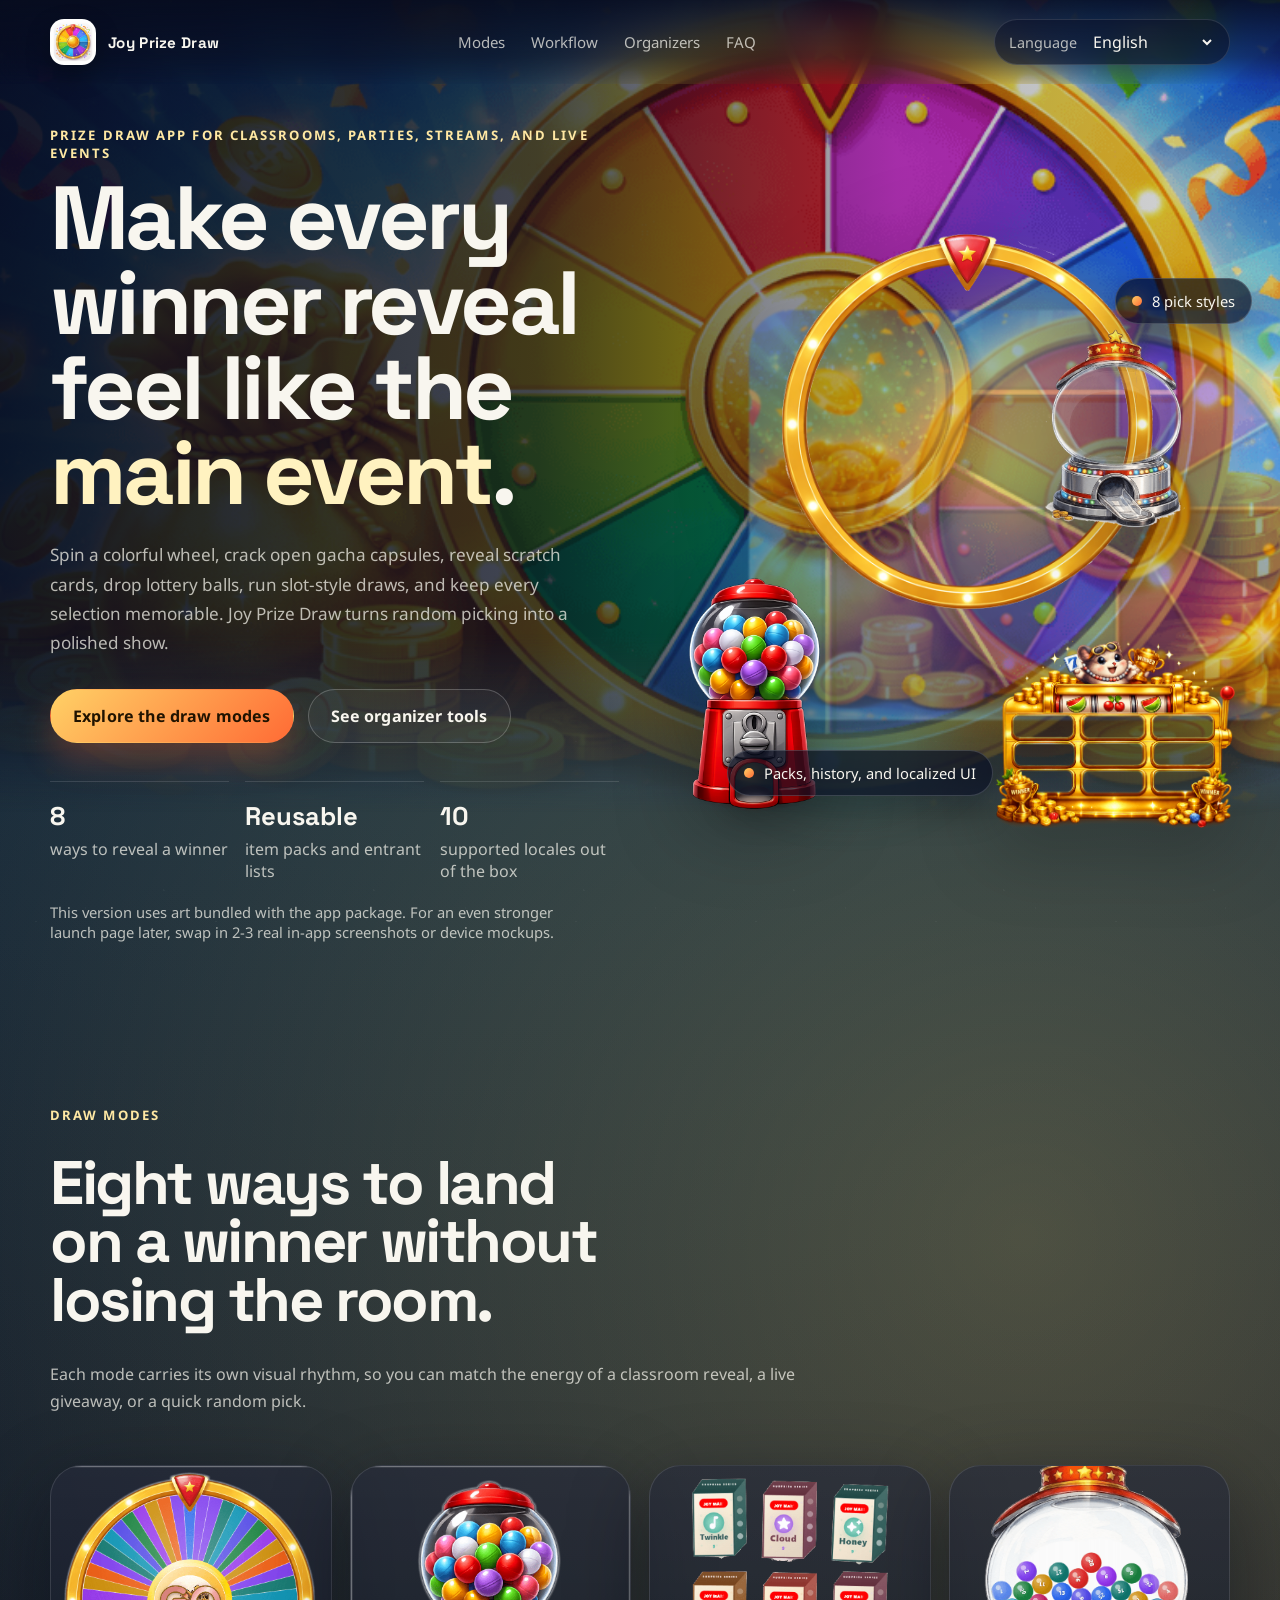
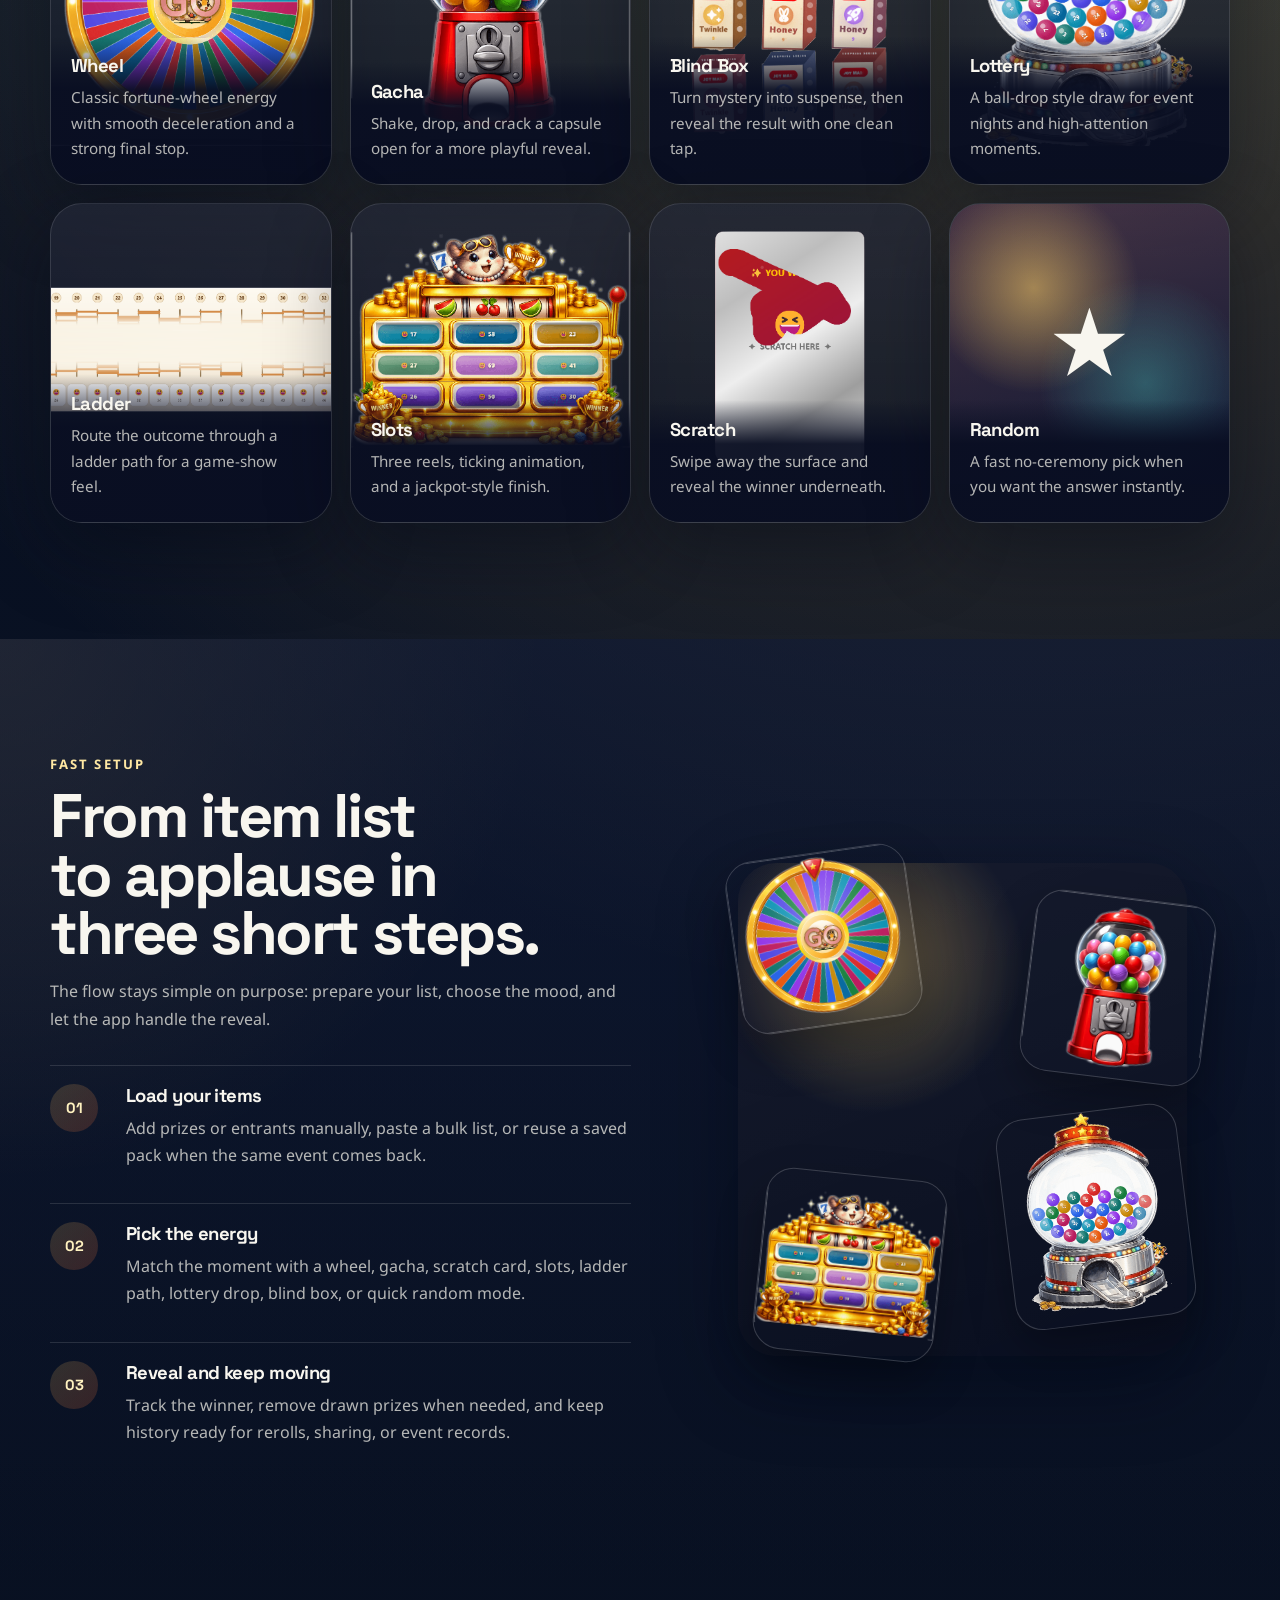
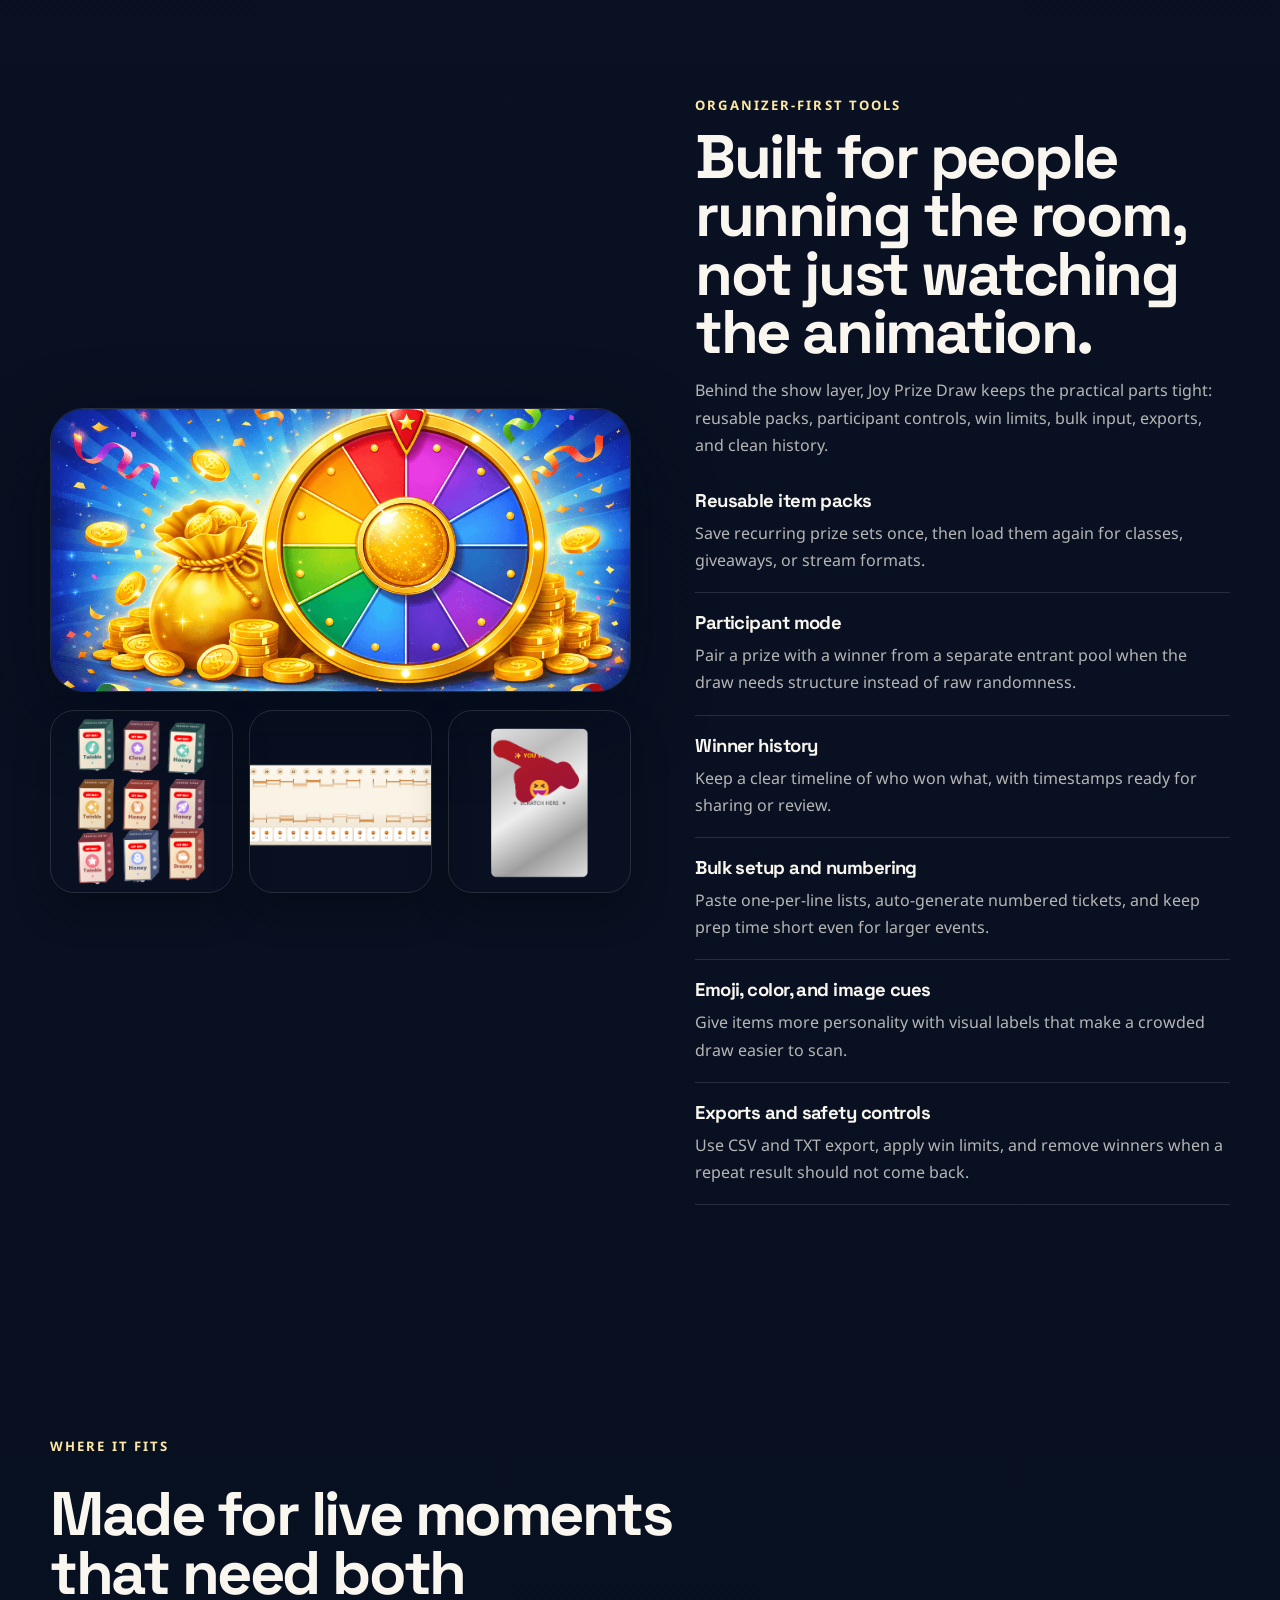
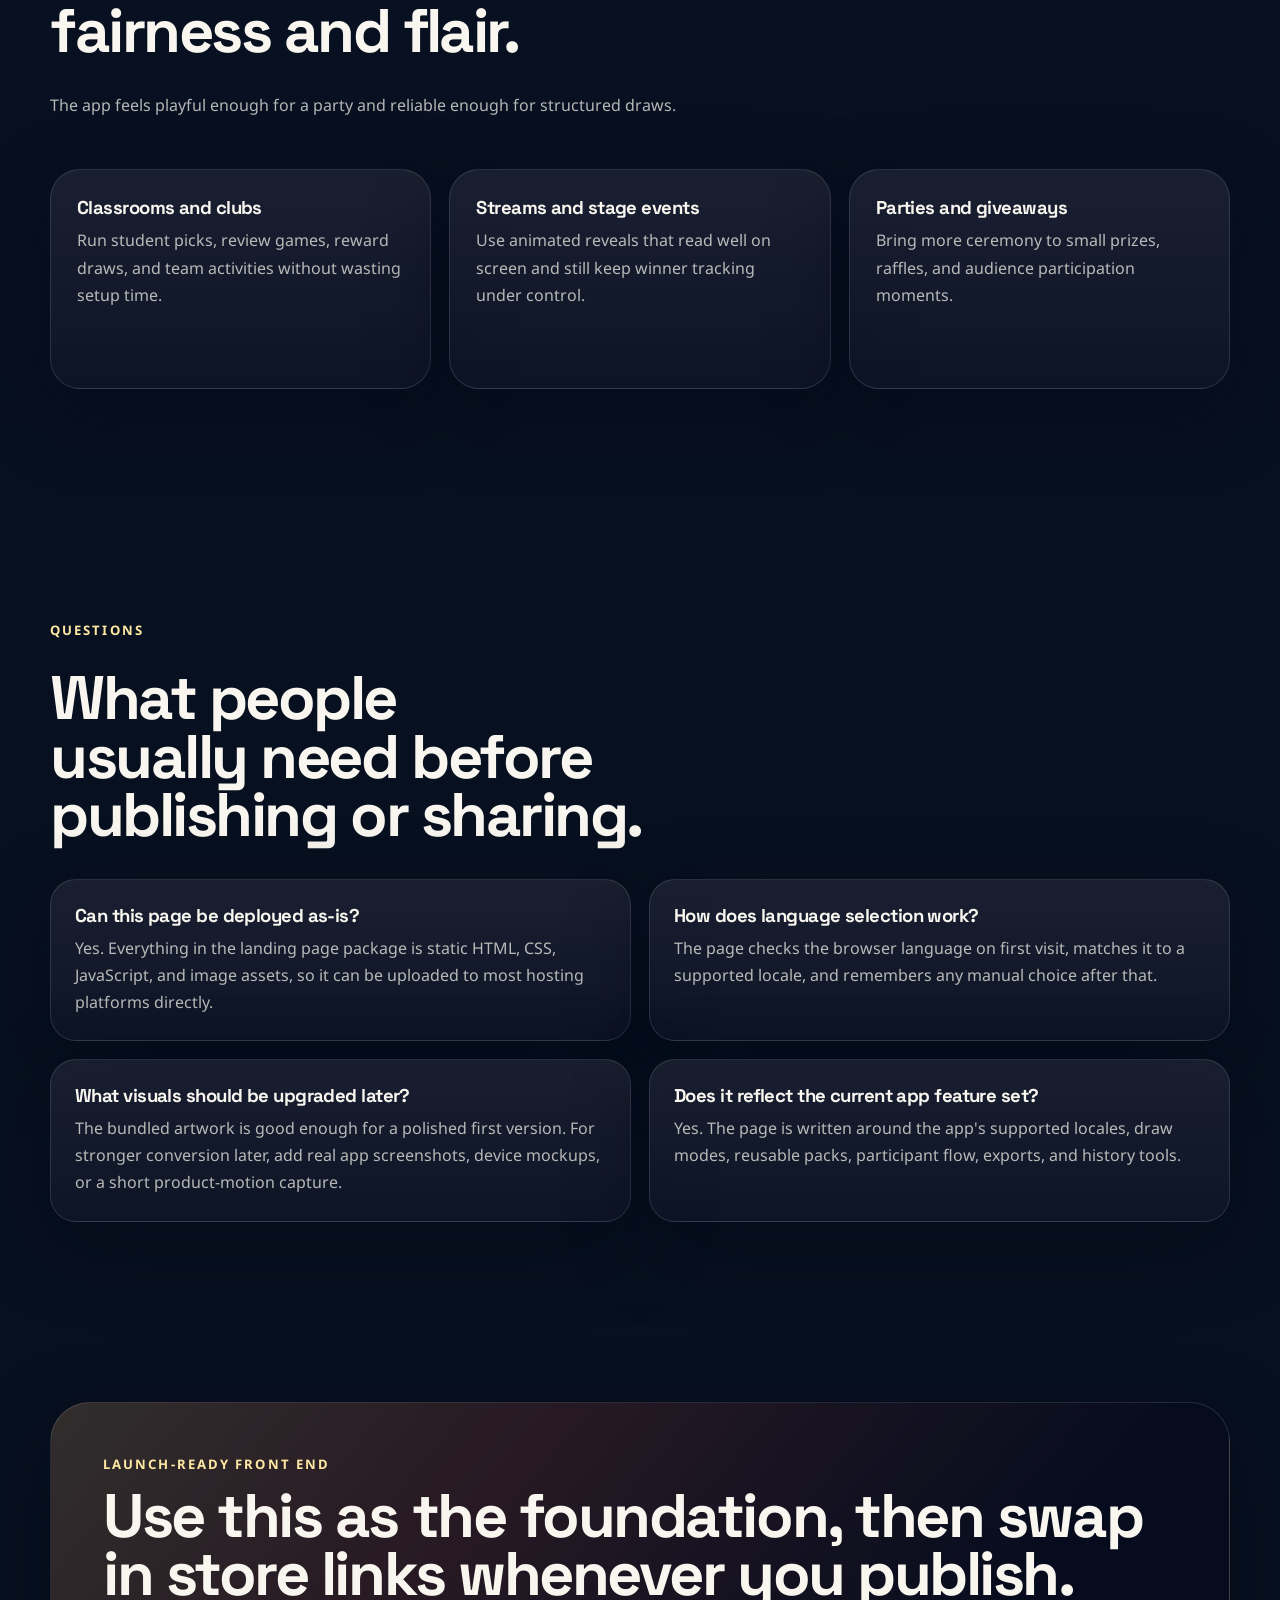
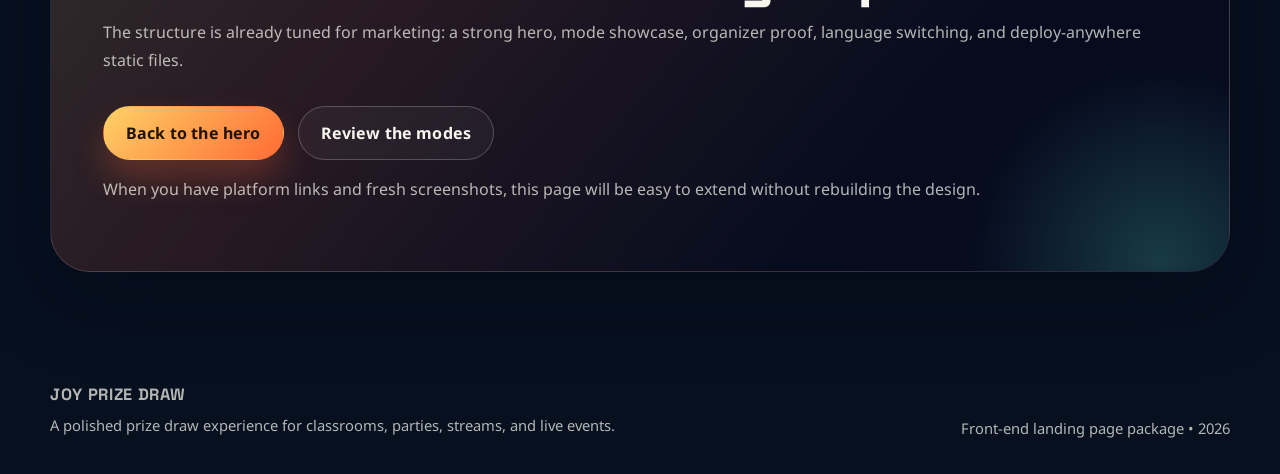
==== index.html @ 824f0b9a "Deploy landing page from f09eed9" ====
<!DOCTYPE html>
<html lang="en">
  <head>
    <meta charset="UTF-8" />
    <meta
      name="viewport"
      content="width=device-width, initial-scale=1, viewport-fit=cover"
    />
    <title>Joy Prize Draw</title>
    <meta
      name="description"
      content="Spin the wheel, reveal winners, and run unforgettable prize draws with Joy Prize Draw."
    />
    <meta
      property="og:title"
      content="Joy Prize Draw | Prize reveals with real stage presence"
    />
    <meta
      property="og:description"
      content="A polished prize draw app for classrooms, parties, streams, and live events."
    />
    <meta property="og:type" content="website" />
    <meta property="og:image" content="assets/img/store_banner.png" />
    <meta name="theme-color" content="#0d1230" />
    <link rel="icon" type="image/png" href="assets/img/app_icon.png" />
    <link rel="preconnect" href="https://fonts.googleapis.com" />
    <link rel="preconnect" href="https://fonts.gstatic.com" crossorigin />
    <link
      href="https://fonts.googleapis.com/css2?family=Noto+Sans:wght@400;500;700;800&family=Noto+Sans+JP:wght@400;500;700;800&family=Noto+Sans+KR:wght@400;500;700;800&family=Noto+Sans+SC:wght@400;500;700;800&family=Noto+Sans+TC:wght@400;500;700;800&family=Space+Grotesk:wght@500;700&display=swap"
      rel="stylesheet"
    />
    <link rel="stylesheet" href="styles.css" />
  </head>
  <body>
    <div class="page-shell">
      <header class="site-header">
        <a class="brand" href="#top" aria-label="Joy Prize Draw home">
          <img src="assets/img/logo.png" alt="" />
          <span>Joy Prize Draw</span>
        </a>
        <nav class="site-nav" aria-label="Primary">
          <a id="nav-modes" href="#modes">Modes</a>
          <a id="nav-flow" href="#workflow">Workflow</a>
          <a id="nav-organizers" href="#organizers">Organizers</a>
          <a id="nav-faq" href="#faq">FAQ</a>
        </nav>
        <div class="language-control">
          <label id="language-label" for="locale-select">Language</label>
          <select id="locale-select" aria-labelledby="language-label"></select>
        </div>
      </header>

      <main>
        <section class="hero" id="top">
          <div class="hero-noise"></div>
          <div class="hero-backdrop"></div>
          <div class="hero-grid container">
            <div class="hero-copy reveal reveal-visible">
              <p class="eyebrow" id="hero-eyebrow"></p>
              <h1 id="hero-title"></h1>
              <p class="hero-lead" id="hero-lead"></p>
              <div class="hero-actions">
                <a class="button button-primary" id="hero-primary-cta" href="#modes"></a>
                <a class="button button-secondary" id="hero-secondary-cta" href="#organizers"></a>
              </div>
              <ul class="hero-stats" id="hero-stats"></ul>
              <p class="hero-note" id="hero-note"></p>
            </div>

            <div class="hero-visual reveal reveal-visible" aria-hidden="true">
              <div class="visual-halo halo-one"></div>
              <div class="visual-halo halo-two"></div>
              <img class="visual-banner" src="assets/img/store_banner.png" alt="" />
              <img class="visual-wheel" src="assets/img/prize_wheel.png" alt="" />
              <img
                class="visual-machine visual-gacha"
                src="assets/img/gacha_machine.png"
                alt=""
              />
              <img
                class="visual-machine visual-slot"
                src="assets/img/slot_machine.png"
                alt=""
              />
              <img
                class="visual-machine visual-lottery"
                src="assets/img/lottery_machine.png"
                alt=""
              />
              <div class="visual-chip chip-top" id="visual-chip-top"></div>
              <div class="visual-chip chip-bottom" id="visual-chip-bottom"></div>
            </div>
          </div>
        </section>

        <section class="section section-modes container reveal" id="modes">
          <div class="section-head">
            <p class="eyebrow" id="modes-eyebrow"></p>
            <h2 id="modes-title"></h2>
            <p id="modes-intro"></p>
          </div>
          <div class="mode-grid" id="mode-grid"></div>
        </section>

        <section class="section section-workflow reveal" id="workflow">
          <div class="container workflow-grid">
            <div class="workflow-copy">
              <p class="eyebrow" id="workflow-eyebrow"></p>
              <h2 id="workflow-title"></h2>
              <p class="section-lead" id="workflow-intro"></p>
              <ol class="story-steps" id="workflow-steps"></ol>
            </div>
            <div class="workflow-media" aria-hidden="true">
              <img class="workflow-thumbnail thumb-wheel" src="assets/img/prizewheel_thumbnail.png" alt="" />
              <img class="workflow-thumbnail thumb-gacha" src="assets/img/gacha_thumbnail.png" alt="" />
              <img class="workflow-thumbnail thumb-slot" src="assets/img/slots_thumbnail.png" alt="" />
              <img class="workflow-thumbnail thumb-lottery" src="assets/img/lottery_thumbnail.png" alt="" />
            </div>
          </div>
        </section>

        <section class="section section-organizers container reveal" id="organizers">
          <div class="organizer-media" aria-hidden="true">
            <img class="organizer-main" src="assets/img/store_banner.png" alt="" />
            <div class="organizer-strip">
              <img src="assets/img/blindbox_thumbnail.png" alt="" />
              <img src="assets/img/ladder_thumbnail.png" alt="" />
              <img src="assets/img/scratch_thumbnail.png" alt="" />
            </div>
          </div>
          <div class="organizer-copy">
            <p class="eyebrow" id="organizers-eyebrow"></p>
            <h2 id="organizers-title"></h2>
            <p class="section-lead" id="organizers-intro"></p>
            <div class="feature-list" id="feature-list"></div>
          </div>
        </section>

        <section class="section section-audiences container reveal" id="audiences">
          <div class="section-head compact">
            <p class="eyebrow" id="audiences-eyebrow"></p>
            <h2 id="audiences-title"></h2>
            <p id="audiences-intro"></p>
          </div>
          <div class="audience-grid" id="audience-grid"></div>
        </section>

        <section class="section section-faq container reveal" id="faq">
          <div class="section-head compact">
            <p class="eyebrow" id="faq-eyebrow"></p>
            <h2 id="faq-title"></h2>
          </div>
          <div class="faq-list" id="faq-list"></div>
        </section>

        <section class="section section-cta reveal" id="publish">
          <div class="container cta-panel">
            <p class="eyebrow" id="cta-eyebrow"></p>
            <h2 id="cta-title"></h2>
            <p class="section-lead" id="cta-body"></p>
            <div class="hero-actions">
              <a class="button button-primary" id="cta-primary" href="#top"></a>
              <a class="button button-secondary" id="cta-secondary" href="#modes"></a>
            </div>
            <p class="cta-note" id="cta-note"></p>
          </div>
        </section>
      </main>

      <footer class="site-footer container">
        <div>
          <p class="footer-brand">Joy Prize Draw</p>
          <p id="footer-tagline"></p>
        </div>
        <p id="footer-meta"></p>
      </footer>
    </div>

    <script src="locales/en.js"></script>
    <script src="locales/ja.js"></script>
    <script src="locales/zh.js"></script>
    <script src="locales/zh-cn.js"></script>
    <script src="locales/zh-tw.js"></script>
    <script src="locales/ko.js"></script>
    <script src="locales/fr.js"></script>
    <script src="locales/de.js"></script>
    <script src="locales/es.js"></script>
    <script src="locales/it.js"></script>
    <script src="script.js"></script>
  </body>
</html>
---- styles.css ----
:root {
  color-scheme: dark;
  --bg: #091123;
  --bg-soft: #111b37;
  --surface: rgba(13, 20, 44, 0.66);
  --surface-strong: rgba(18, 27, 56, 0.88);
  --line: rgba(255, 255, 255, 0.12);
  --line-strong: rgba(255, 255, 255, 0.22);
  --text: #f8f6ef;
  --muted: rgba(248, 246, 239, 0.72);
  --gold: #ffd166;
  --orange: #ff6b35;
  --teal: #4ecdc4;
  --shadow: 0 24px 80px rgba(1, 6, 20, 0.45);
  --container: min(1180px, calc(100vw - 40px));
  --header-height: 84px;
  --heading-font: "Space Grotesk", "Noto Sans", "Noto Sans SC", "Noto Sans TC",
    "Noto Sans JP", "Noto Sans KR", sans-serif;
  --body-font: "Noto Sans", "Noto Sans SC", "Noto Sans TC", "Noto Sans JP",
    "Noto Sans KR", sans-serif;
}

*,
*::before,
*::after {
  box-sizing: border-box;
}

html {
  scroll-behavior: smooth;
}

body {
  margin: 0;
  min-width: 320px;
  background:
    radial-gradient(circle at top, rgba(78, 205, 196, 0.22), transparent 28%),
    radial-gradient(circle at 80% 18%, rgba(255, 209, 102, 0.28), transparent 24%),
    linear-gradient(180deg, #0b1330 0%, #091123 24%, #07101f 100%);
  color: var(--text);
  font-family: var(--body-font);
}

img {
  display: block;
  max-width: 100%;
}

a {
  color: inherit;
  text-decoration: none;
}

button,
select {
  font: inherit;
}

.page-shell {
  overflow-x: clip;
}

.container {
  width: var(--container);
  margin: 0 auto;
}

.site-header {
  position: fixed;
  inset: 0 0 auto;
  z-index: 30;
  height: var(--header-height);
  display: flex;
  align-items: center;
  justify-content: space-between;
  gap: 24px;
  padding: 18px max(20px, calc((100vw - var(--container)) / 2));
  background: linear-gradient(
    180deg,
    rgba(7, 12, 30, 0.88),
    rgba(7, 12, 30, 0.45) 68%,
    rgba(7, 12, 30, 0)
  );
  backdrop-filter: blur(18px);
}

.brand {
  display: inline-flex;
  align-items: center;
  gap: 12px;
  min-width: 0;
  font-family: var(--heading-font);
  font-size: 0.95rem;
  font-weight: 700;
  letter-spacing: 0.02em;
}

.brand img {
  width: 46px;
  height: 46px;
  border-radius: 14px;
  box-shadow: 0 10px 24px rgba(0, 0, 0, 0.32);
}

.site-nav {
  display: inline-flex;
  align-items: center;
  gap: 26px;
  color: var(--muted);
  font-size: 0.94rem;
}

.site-nav a {
  position: relative;
  transition: color 180ms ease;
}

.site-nav a::after {
  content: "";
  position: absolute;
  left: 0;
  bottom: -8px;
  width: 100%;
  height: 2px;
  transform: scaleX(0);
  transform-origin: left center;
  border-radius: 999px;
  background: linear-gradient(90deg, var(--gold), var(--orange));
  transition: transform 180ms ease;
}

.site-nav a:hover,
.site-nav a:focus-visible {
  color: var(--text);
}

.site-nav a:hover::after,
.site-nav a:focus-visible::after {
  transform: scaleX(1);
}

.language-control {
  display: inline-flex;
  align-items: center;
  gap: 12px;
  padding: 10px 14px;
  border: 1px solid var(--line);
  border-radius: 999px;
  background: rgba(11, 18, 42, 0.58);
}

.language-control label {
  color: var(--muted);
  font-size: 0.9rem;
}

.language-control select {
  min-width: 126px;
  border: 0;
  outline: none;
  color: var(--text);
  background: transparent;
}

.hero {
  position: relative;
  min-height: 100svh;
  padding-top: calc(var(--header-height) + 42px);
  padding-bottom: 48px;
}

.hero-noise,
.hero-backdrop {
  position: absolute;
  inset: 0;
  pointer-events: none;
}

.hero-noise {
  opacity: 0.22;
  background-image:
    radial-gradient(circle at 20% 12%, rgba(255, 255, 255, 0.18) 0 1px, transparent 1px),
    radial-gradient(circle at 78% 24%, rgba(255, 255, 255, 0.16) 0 1px, transparent 1px),
    radial-gradient(circle at 45% 78%, rgba(255, 255, 255, 0.12) 0 1px, transparent 1px);
  background-size: 180px 180px, 210px 210px, 190px 190px;
}

.hero-backdrop {
  inset: 0 0 18%;
  background:
    linear-gradient(90deg, rgba(7, 12, 30, 0.94) 0%, rgba(7, 12, 30, 0.76) 42%, rgba(7, 12, 30, 0.3) 70%, rgba(7, 12, 30, 0.14) 100%),
    url("assets/img/store_banner.png") center / cover no-repeat;
  mask-image: linear-gradient(180deg, rgba(0, 0, 0, 1) 78%, transparent 100%);
}

.hero-grid {
  position: relative;
  display: grid;
  grid-template-columns: minmax(0, 1.02fr) minmax(360px, 0.98fr);
  align-items: center;
  gap: clamp(28px, 5vw, 72px);
  min-height: calc(100svh - var(--header-height) - 42px);
}

.hero-copy {
  position: relative;
  z-index: 1;
  max-width: 39rem;
}

.eyebrow {
  margin: 0 0 14px;
  color: #ffe8a3;
  font-size: 0.82rem;
  font-weight: 700;
  letter-spacing: 0.16em;
  text-transform: uppercase;
}

.hero h1,
.section h2 {
  margin: 0;
  font-family: var(--heading-font);
  font-weight: 700;
  line-height: 0.95;
  letter-spacing: -0.04em;
}

.hero h1 {
  max-width: 11ch;
  font-size: clamp(3.2rem, 7vw, 7.3rem);
  text-wrap: balance;
}

.hero h1 .accent {
  color: #fff2c0;
}

.hero-lead,
.section-lead,
.section-head p:last-child,
.feature-item p,
.mode-copy p,
.story-steps p,
.audience-card p,
.faq-item p,
.cta-note,
#footer-tagline {
  color: var(--muted);
  line-height: 1.7;
  font-size: 1rem;
}

.hero-lead {
  max-width: 34rem;
  margin: 24px 0 0;
  font-size: 1.07rem;
}

.hero-actions {
  display: flex;
  flex-wrap: wrap;
  gap: 14px;
  margin-top: 32px;
}

.button {
  display: inline-flex;
  align-items: center;
  justify-content: center;
  min-height: 54px;
  padding: 0 22px;
  border-radius: 999px;
  border: 1px solid transparent;
  font-weight: 700;
  letter-spacing: 0.01em;
  transition:
    transform 180ms ease,
    border-color 180ms ease,
    background 180ms ease,
    color 180ms ease,
    box-shadow 180ms ease;
}

.button:hover,
.button:focus-visible {
  transform: translateY(-2px);
}

.button-primary {
  background: linear-gradient(135deg, var(--gold) 0%, var(--orange) 100%);
  color: #201300;
  box-shadow: 0 18px 32px rgba(255, 107, 53, 0.26);
}

.button-secondary {
  border-color: var(--line-strong);
  background: rgba(255, 255, 255, 0.04);
  color: var(--text);
}

.button-secondary:hover,
.button-secondary:focus-visible {
  border-color: rgba(255, 255, 255, 0.34);
  background: rgba(255, 255, 255, 0.08);
}

.hero-stats {
  display: grid;
  grid-template-columns: repeat(3, minmax(0, 1fr));
  gap: 16px;
  margin: 38px 0 0;
  padding: 0;
  list-style: none;
}

.hero-stats li {
  padding-top: 18px;
  border-top: 1px solid var(--line);
}

.hero-stats strong {
  display: block;
  margin-bottom: 6px;
  font-family: var(--heading-font);
  font-size: clamp(1.2rem, 2vw, 1.7rem);
  font-weight: 700;
}

.hero-stats span,
.hero-note,
.footer-brand,
#footer-meta {
  color: var(--muted);
}

.hero-note {
  max-width: 34rem;
  margin: 20px 0 0;
  font-size: 0.92rem;
}

.hero-visual {
  position: relative;
  isolation: isolate;
  min-height: 640px;
}

.visual-halo {
  position: absolute;
  border-radius: 50%;
  filter: blur(30px);
}

.halo-one {
  inset: 12% 16% auto auto;
  width: 230px;
  height: 230px;
  background: rgba(255, 209, 102, 0.36);
  animation: pulse 8s ease-in-out infinite;
}

.halo-two {
  inset: auto auto 10% 8%;
  width: 240px;
  height: 240px;
  background: rgba(78, 205, 196, 0.26);
  animation: pulse 10s ease-in-out infinite reverse;
}

.visual-banner {
  position: absolute;
  inset: 15% 10% 12% 12%;
  width: auto;
  height: 64%;
  object-fit: cover;
  border-radius: 42px;
  opacity: 0.34;
  filter: saturate(1.1) blur(0.8px);
  box-shadow: var(--shadow);
}

.visual-wheel {
  position: absolute;
  top: 3%;
  left: 18%;
  width: min(68%, 540px);
  transform-origin: center center;
  animation: slow-spin 26s linear infinite;
  filter: drop-shadow(0 28px 50px rgba(0, 0, 0, 0.4));
}

.visual-machine {
  position: absolute;
  filter: drop-shadow(0 18px 40px rgba(0, 0, 0, 0.34));
}

.visual-gacha {
  left: -4%;
  bottom: 2%;
  width: clamp(168px, 34%, 260px);
  animation: float-soft 6.5s ease-in-out infinite;
}

.visual-slot {
  right: -1%;
  bottom: 4%;
  width: clamp(220px, 44%, 360px);
  animation: float-soft 7.4s ease-in-out infinite reverse;
}

.visual-lottery {
  right: 7%;
  top: 18%;
  width: clamp(140px, 28%, 240px);
  animation: float-soft 5.8s ease-in-out infinite;
}

.visual-chip {
  position: absolute;
  z-index: 1;
  display: inline-flex;
  align-items: center;
  gap: 10px;
  padding: 12px 16px;
  border: 1px solid rgba(255, 255, 255, 0.16);
  border-radius: 999px;
  background: rgba(8, 14, 35, 0.68);
  box-shadow: 0 18px 32px rgba(0, 0, 0, 0.24);
  font-size: 0.92rem;
}

.visual-chip::before {
  content: "";
  width: 10px;
  height: 10px;
  border-radius: 50%;
  background: linear-gradient(135deg, var(--gold), var(--orange));
  box-shadow: 0 0 18px rgba(255, 209, 102, 0.5);
}

.chip-top {
  top: 10%;
  right: -4%;
}

.chip-bottom {
  bottom: 9%;
  left: 8%;
}

.section {
  padding: 116px 0;
}

.section-head {
  display: grid;
  gap: 16px;
  max-width: 48rem;
  margin-bottom: 34px;
}

.section-head.compact {
  max-width: 40rem;
}

.section h2 {
  font-size: clamp(2.3rem, 4.8vw, 4.6rem);
  text-wrap: balance;
}

.mode-grid {
  display: grid;
  grid-template-columns: repeat(4, minmax(0, 1fr));
  gap: 18px;
}

.mode-card {
  position: relative;
  overflow: hidden;
  min-height: 320px;
  border: 1px solid var(--line);
  border-radius: 32px;
  background:
    linear-gradient(180deg, rgba(255, 255, 255, 0.08), rgba(255, 255, 255, 0.02)),
    rgba(8, 13, 31, 0.62);
  box-shadow: var(--shadow);
  transition:
    transform 220ms ease,
    border-color 220ms ease,
    background 220ms ease;
}

.mode-card:hover,
.mode-card:focus-within {
  transform: translateY(-6px);
  border-color: rgba(255, 255, 255, 0.22);
  background:
    linear-gradient(180deg, rgba(255, 255, 255, 0.1), rgba(255, 255, 255, 0.03)),
    rgba(10, 16, 38, 0.7);
}

.mode-card img,
.mode-card .mode-illustration {
  width: 100%;
  aspect-ratio: 1 / 1;
  object-fit: cover;
}

.mode-card .mode-illustration {
  display: grid;
  place-items: center;
  background:
    radial-gradient(circle at 30% 30%, rgba(255, 209, 102, 0.54), transparent 38%),
    radial-gradient(circle at 70% 64%, rgba(78, 205, 196, 0.34), transparent 40%),
    linear-gradient(160deg, rgba(255, 122, 162, 0.16), rgba(15, 23, 53, 0.94));
}

.mode-symbol {
  font-family: var(--heading-font);
  font-size: clamp(3rem, 7vw, 4.8rem);
  line-height: 1;
}

.mode-copy {
  position: absolute;
  inset: auto 0 0;
  padding: 18px 20px 22px;
  background: linear-gradient(180deg, rgba(9, 14, 34, 0), rgba(9, 14, 34, 0.94) 36%);
}

.mode-copy h3,
.story-steps h3,
.feature-item h3,
.audience-card h3,
.faq-item h3 {
  margin: 0 0 8px;
  font-family: var(--heading-font);
  font-size: 1.16rem;
  letter-spacing: -0.03em;
}

.mode-copy p {
  margin: 0;
  font-size: 0.95rem;
}

.section-workflow {
  position: relative;
  background:
    linear-gradient(180deg, rgba(17, 27, 55, 0.6), rgba(9, 17, 35, 0.18)),
    radial-gradient(circle at top left, rgba(255, 209, 102, 0.18), transparent 34%);
}

.workflow-grid,
.section-organizers {
  display: grid;
  grid-template-columns: minmax(0, 1fr) minmax(320px, 0.92fr);
  gap: clamp(28px, 5vw, 64px);
  align-items: center;
}

.story-steps {
  display: grid;
  gap: 16px;
  margin: 32px 0 0;
  padding: 0;
  list-style: none;
}

.story-steps li {
  display: grid;
  grid-template-columns: 58px minmax(0, 1fr);
  gap: 18px;
  padding: 18px 0;
  border-top: 1px solid var(--line);
}

.step-index {
  display: inline-grid;
  place-items: center;
  width: 48px;
  height: 48px;
  border-radius: 50%;
  background: linear-gradient(135deg, rgba(255, 209, 102, 0.16), rgba(255, 107, 53, 0.18));
  color: #fff2c0;
  font-family: var(--heading-font);
  font-size: 0.92rem;
  font-weight: 700;
}

.story-steps p,
.feature-item p,
.audience-card p,
.faq-item p {
  margin: 0;
}

.workflow-media {
  position: relative;
  min-height: 560px;
}

.workflow-media::before {
  content: "";
  position: absolute;
  inset: 6% 8%;
  border-radius: 38px;
  background:
    radial-gradient(circle at 30% 20%, rgba(255, 209, 102, 0.36), transparent 30%),
    linear-gradient(160deg, rgba(255, 255, 255, 0.06), rgba(255, 255, 255, 0.01)),
    rgba(7, 13, 31, 0.9);
  box-shadow: var(--shadow);
}

.workflow-thumbnail {
  position: absolute;
  width: clamp(170px, 34%, 230px);
  border-radius: 28px;
  border: 1px solid rgba(255, 255, 255, 0.18);
  box-shadow: 0 20px 44px rgba(0, 0, 0, 0.28);
}

.thumb-wheel {
  top: 4%;
  left: 7%;
  transform: rotate(-8deg);
}

.thumb-gacha {
  top: 12%;
  right: 4%;
  transform: rotate(7deg);
}

.thumb-slot {
  bottom: 6%;
  left: 12%;
  transform: rotate(6deg);
}

.thumb-lottery {
  bottom: 12%;
  right: 8%;
  transform: rotate(-7deg);
}

.organizer-media {
  display: grid;
  gap: 18px;
}

.organizer-main {
  border-radius: 34px;
  border: 1px solid var(--line);
  box-shadow: var(--shadow);
}

.organizer-strip {
  display: grid;
  grid-template-columns: repeat(3, minmax(0, 1fr));
  gap: 16px;
}

.organizer-strip img {
  width: 100%;
  border-radius: 24px;
  border: 1px solid var(--line);
  box-shadow: 0 18px 36px rgba(0, 0, 0, 0.26);
}

.feature-list {
  display: grid;
  gap: 18px;
  margin-top: 30px;
}

.feature-item {
  padding: 0 0 18px;
  border-bottom: 1px solid var(--line);
}

.audience-grid {
  display: grid;
  grid-template-columns: repeat(3, minmax(0, 1fr));
  gap: 18px;
}

.audience-card,
.faq-item,
.cta-panel {
  border: 1px solid var(--line);
  background:
    linear-gradient(180deg, rgba(255, 255, 255, 0.07), rgba(255, 255, 255, 0.02)),
    rgba(10, 15, 35, 0.68);
  box-shadow: var(--shadow);
}

.audience-card {
  min-height: 220px;
  padding: 26px;
  border-radius: 30px;
}

.faq-list {
  display: grid;
  grid-template-columns: repeat(2, minmax(0, 1fr));
  gap: 18px;
}

.faq-item {
  padding: 24px;
  border-radius: 26px;
}

.section-cta {
  padding-top: 64px;
  padding-bottom: 112px;
}

.cta-panel {
  position: relative;
  overflow: hidden;
  padding: clamp(30px, 6vw, 52px);
  border-radius: 40px;
  background:
    linear-gradient(130deg, rgba(255, 209, 102, 0.16), rgba(255, 107, 53, 0.12) 32%, rgba(6, 11, 29, 0.72) 72%),
    rgba(10, 15, 35, 0.82);
}

.cta-panel::after {
  content: "";
  position: absolute;
  inset: auto -12% -42% auto;
  width: 420px;
  aspect-ratio: 1 / 1;
  border-radius: 50%;
  background: radial-gradient(circle, rgba(78, 205, 196, 0.24), transparent 64%);
}

.cta-panel > * {
  position: relative;
  z-index: 1;
}

.site-footer {
  display: flex;
  align-items: flex-end;
  justify-content: space-between;
  gap: 24px;
  padding: 0 0 36px;
}

.footer-brand {
  margin: 0 0 8px;
  font-family: var(--heading-font);
  font-size: 1.02rem;
  font-weight: 700;
  letter-spacing: 0.04em;
  text-transform: uppercase;
}

#footer-tagline,
#footer-meta {
  margin: 0;
  font-size: 0.92rem;
}

.reveal {
  opacity: 0;
  transform: translateY(32px);
  transition:
    opacity 700ms ease,
    transform 700ms ease;
}

.reveal-visible {
  opacity: 1;
  transform: translateY(0);
}

@keyframes slow-spin {
  from {
    transform: rotate(0deg);
  }
  to {
    transform: rotate(360deg);
  }
}

@keyframes float-soft {
  0%,
  100% {
    transform: translateY(0) rotate(0deg);
  }
  50% {
    transform: translateY(-16px) rotate(1.5deg);
  }
}

@keyframes pulse {
  0%,
  100% {
    transform: scale(1);
    opacity: 0.72;
  }
  50% {
    transform: scale(1.08);
    opacity: 1;
  }
}

@media (max-width: 1120px) {
  .hero-grid,
  .workflow-grid,
  .section-organizers {
    grid-template-columns: 1fr;
  }

  .hero-copy {
    max-width: 100%;
  }

  .hero-visual {
    min-height: 560px;
  }

  .mode-grid {
    grid-template-columns: repeat(2, minmax(0, 1fr));
  }
}

@media (max-width: 860px) {
  :root {
    --header-height: auto;
  }

  .site-header {
    position: relative;
    inset: auto;
    flex-wrap: wrap;
    align-items: flex-start;
    padding-top: 18px;
    padding-bottom: 18px;
    background: rgba(8, 14, 35, 0.82);
  }

  .site-nav {
    order: 3;
    width: 100%;
    gap: 18px;
    flex-wrap: wrap;
  }

  .language-control {
    margin-left: auto;
  }

  .hero {
    padding-top: 26px;
  }

  .hero-grid {
    min-height: auto;
  }

  .hero h1 {
    max-width: 12ch;
  }

  .hero-stats,
  .audience-grid,
  .faq-list {
    grid-template-columns: 1fr;
  }

  .workflow-media {
    min-height: 420px;
  }

  .workflow-thumbnail {
    width: clamp(130px, 34vw, 200px);
  }

  .site-footer {
    flex-direction: column;
    align-items: flex-start;
  }
}

@media (max-width: 620px) {
  .container {
    width: min(calc(100vw - 28px), 100%);
  }

  .brand span,
  .site-nav {
    font-size: 0.9rem;
  }

  .language-control {
    width: 100%;
    justify-content: space-between;
  }

  .hero {
    padding-bottom: 28px;
  }

  .hero-backdrop {
    inset: 0;
    background:
      linear-gradient(180deg, rgba(7, 12, 30, 0.84) 0%, rgba(7, 12, 30, 0.94) 34%, rgba(7, 12, 30, 0.96) 100%),
      url("assets/img/store_banner.png") center / cover no-repeat;
  }

  .hero h1 {
    font-size: clamp(2.7rem, 14vw, 4rem);
  }

  .hero-visual {
    min-height: 440px;
  }

  .visual-banner {
    inset: 22% 4% 8%;
    height: auto;
  }

  .visual-wheel {
    top: 0;
    left: 8%;
    width: 82%;
  }

  .visual-gacha {
    left: -4%;
    bottom: 2%;
    width: 34%;
  }

  .visual-slot {
    right: -2%;
    bottom: 2%;
    width: 50%;
  }

  .visual-lottery {
    top: 18%;
    right: 4%;
    width: 28%;
  }

  .visual-chip {
    padding: 10px 14px;
    font-size: 0.84rem;
  }

  .chip-top {
    top: 8%;
    right: 0;
  }

  .chip-bottom {
    left: 4%;
    bottom: 2%;
  }

  .section {
    padding: 84px 0;
  }

  .mode-grid {
    grid-template-columns: 1fr;
  }

  .mode-card {
    min-height: 300px;
  }

  .organizer-strip {
    grid-template-columns: 1fr;
  }

  .story-steps li {
    grid-template-columns: 1fr;
    gap: 12px;
  }
}

@media (prefers-reduced-motion: reduce) {
  html {
    scroll-behavior: auto;
  }

  *,
  *::before,
  *::after {
    animation: none !important;
    transition-duration: 0ms !important;
    transition-delay: 0ms !important;
  }

  .reveal {
    opacity: 1;
    transform: none;
  }
}
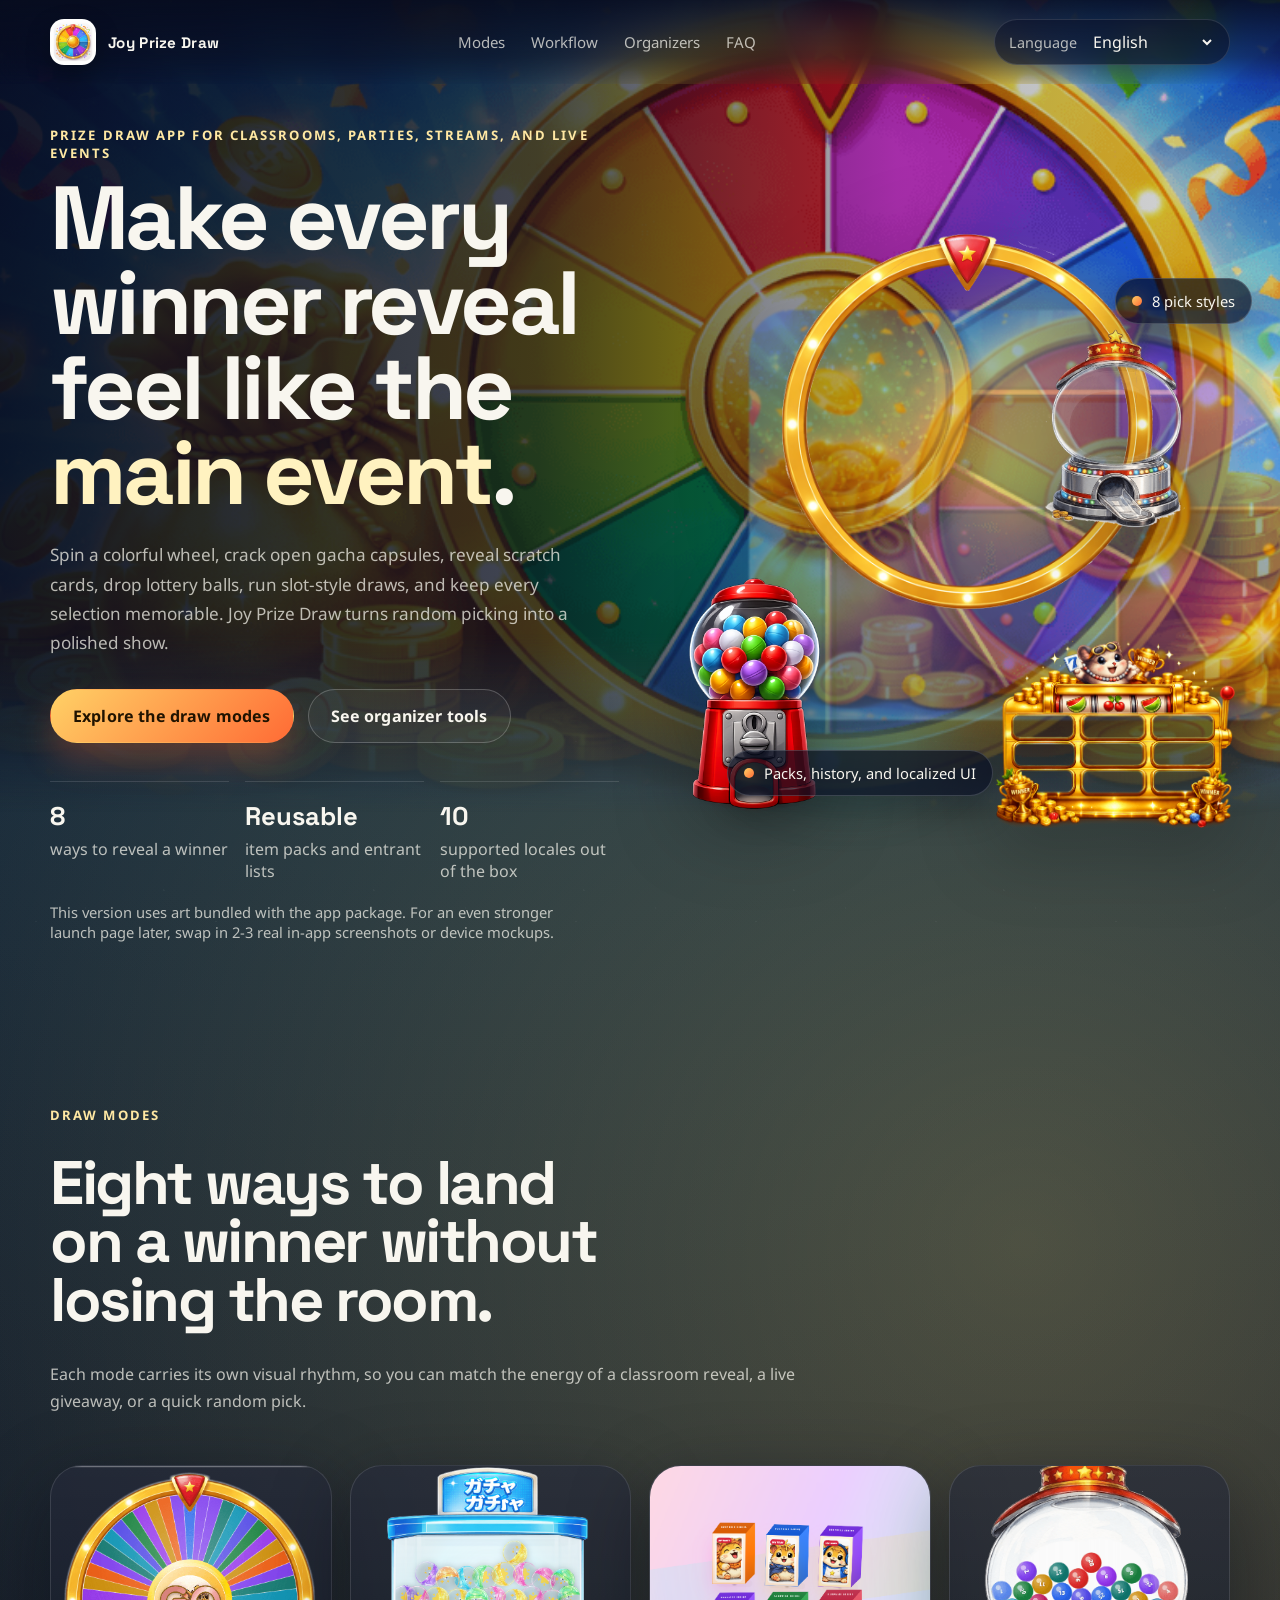
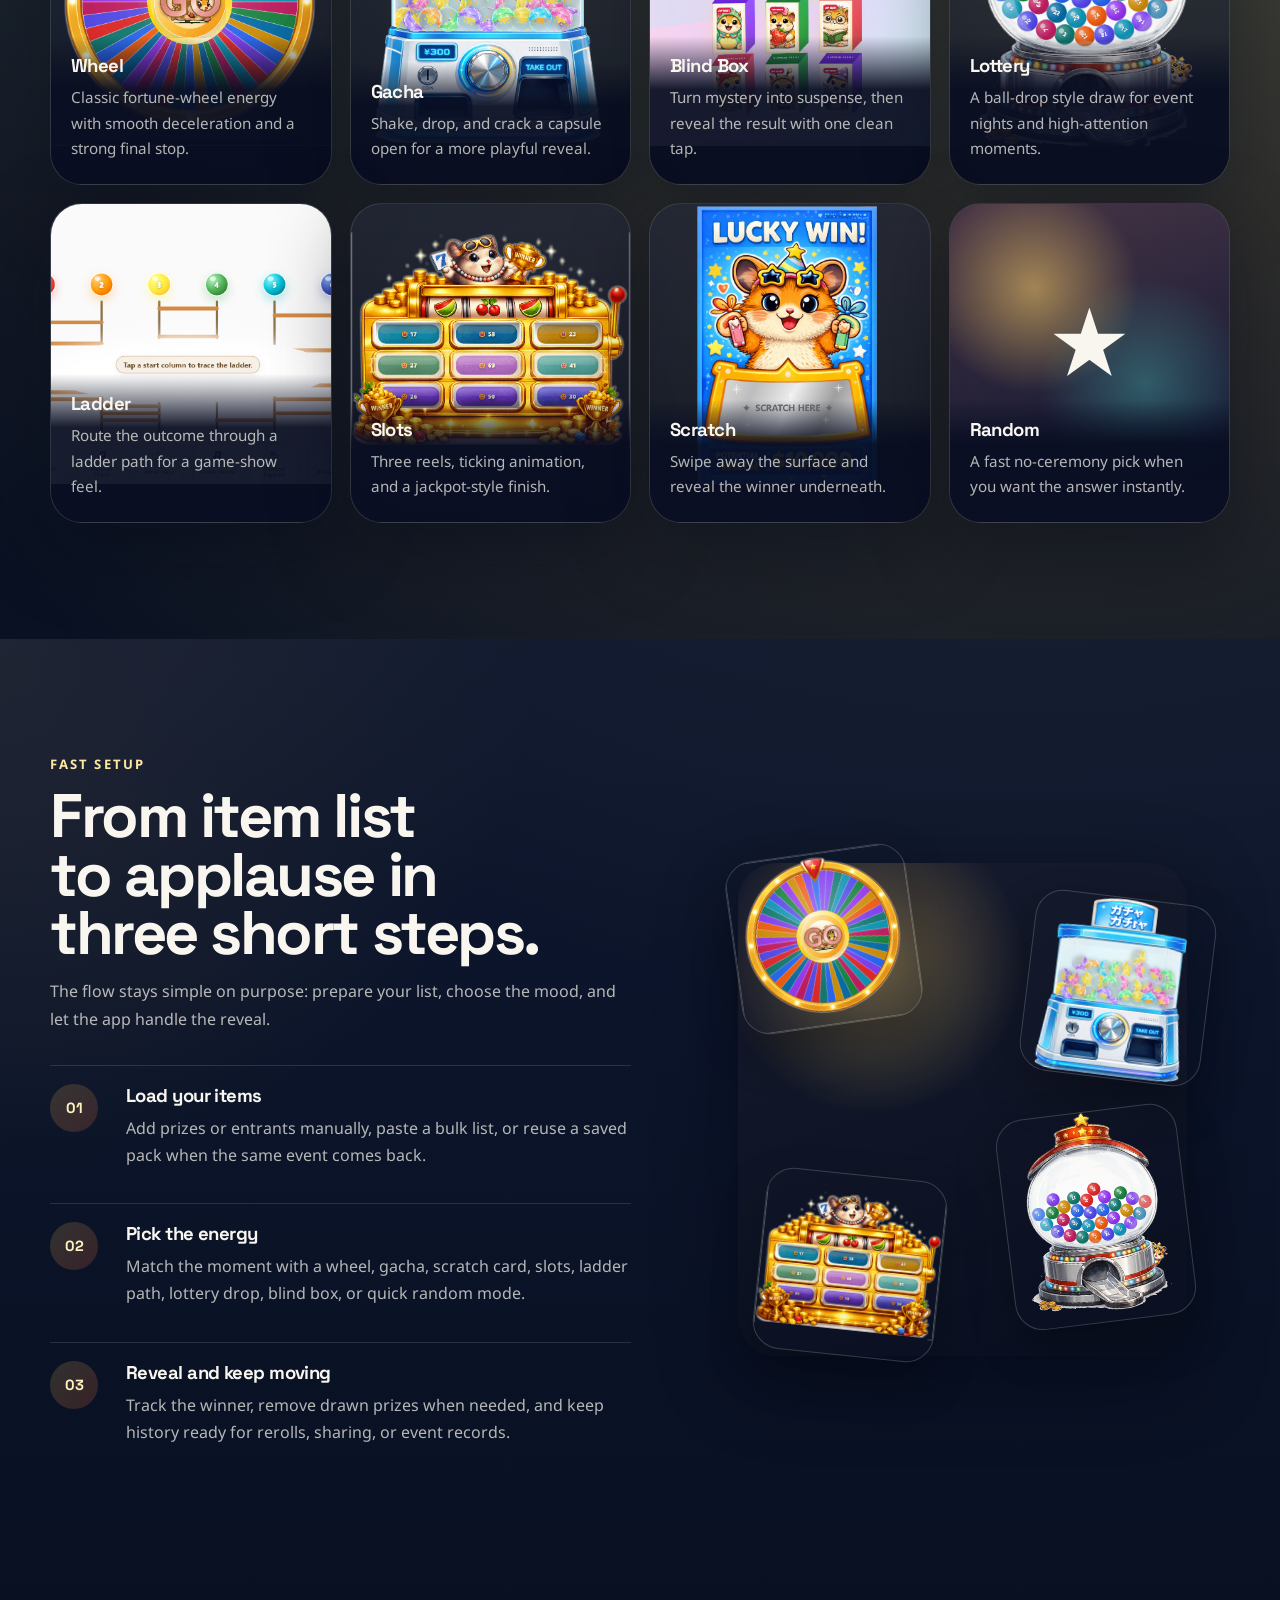
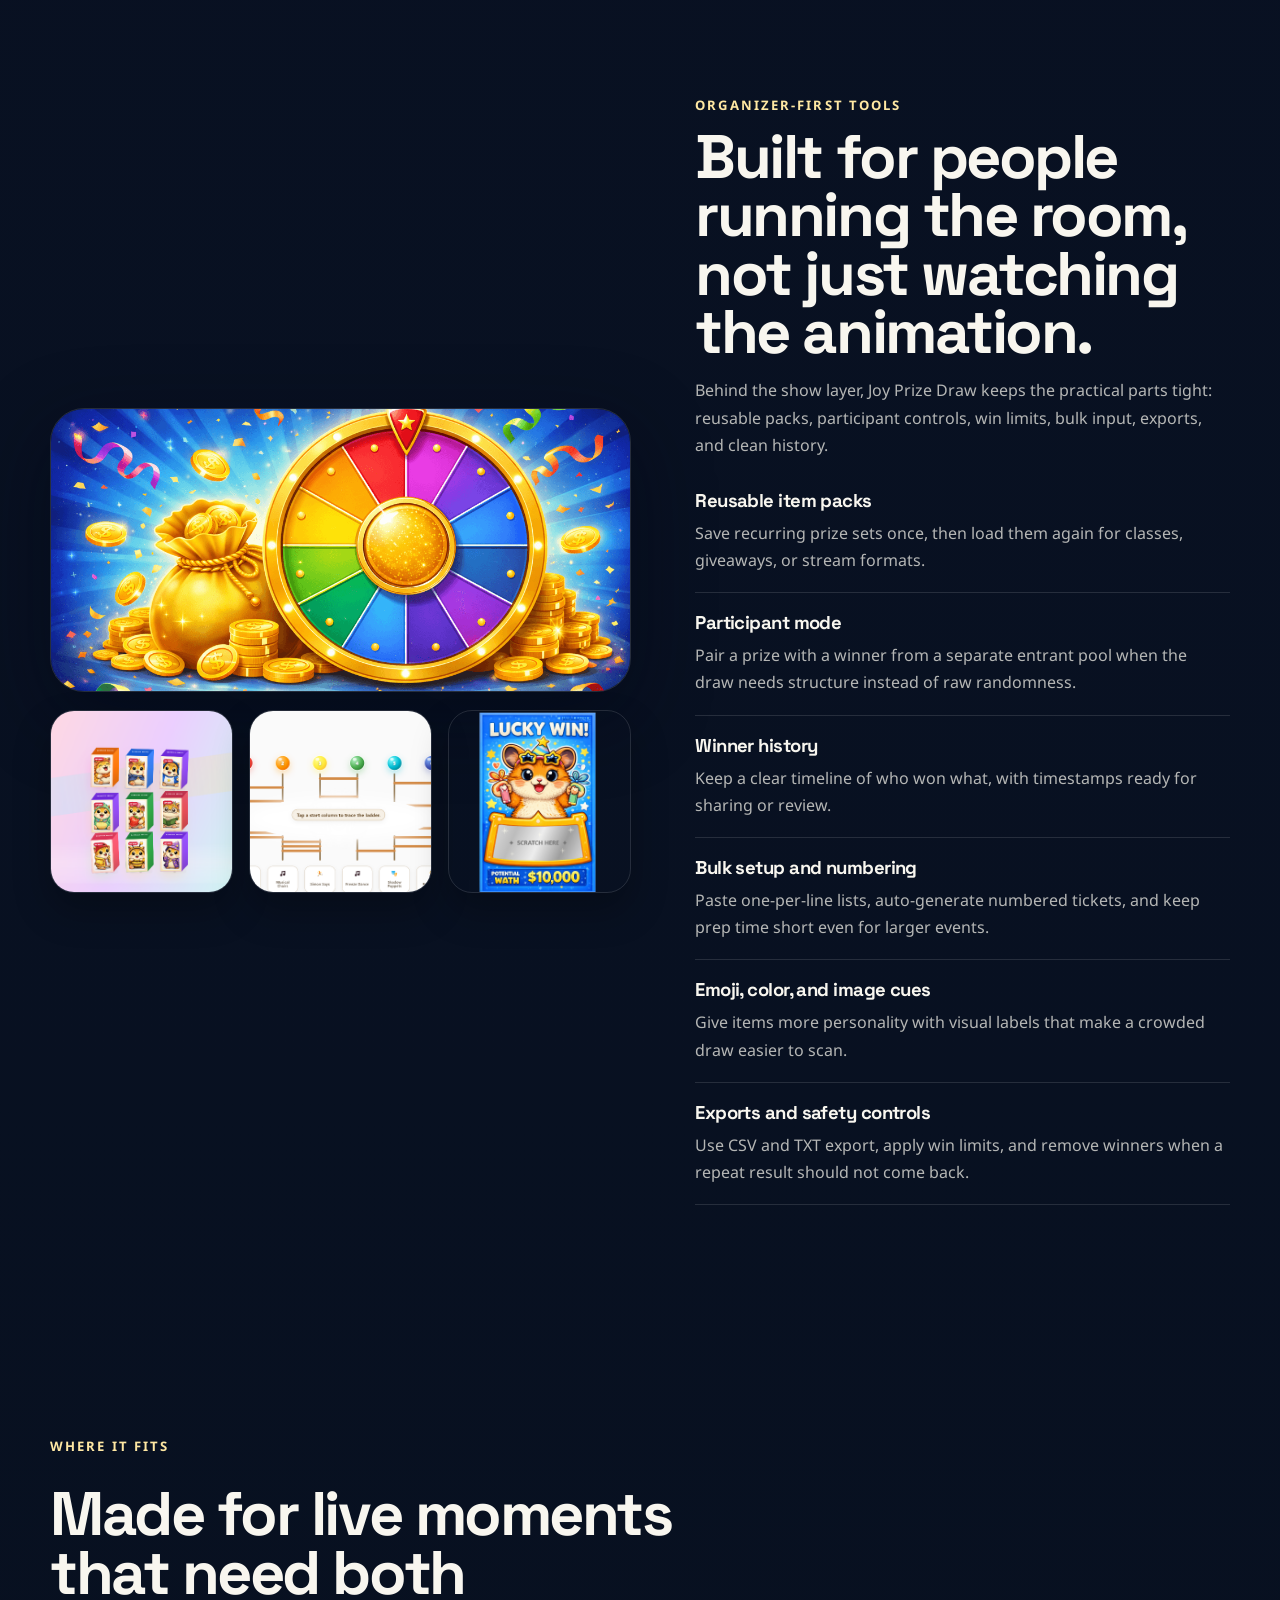
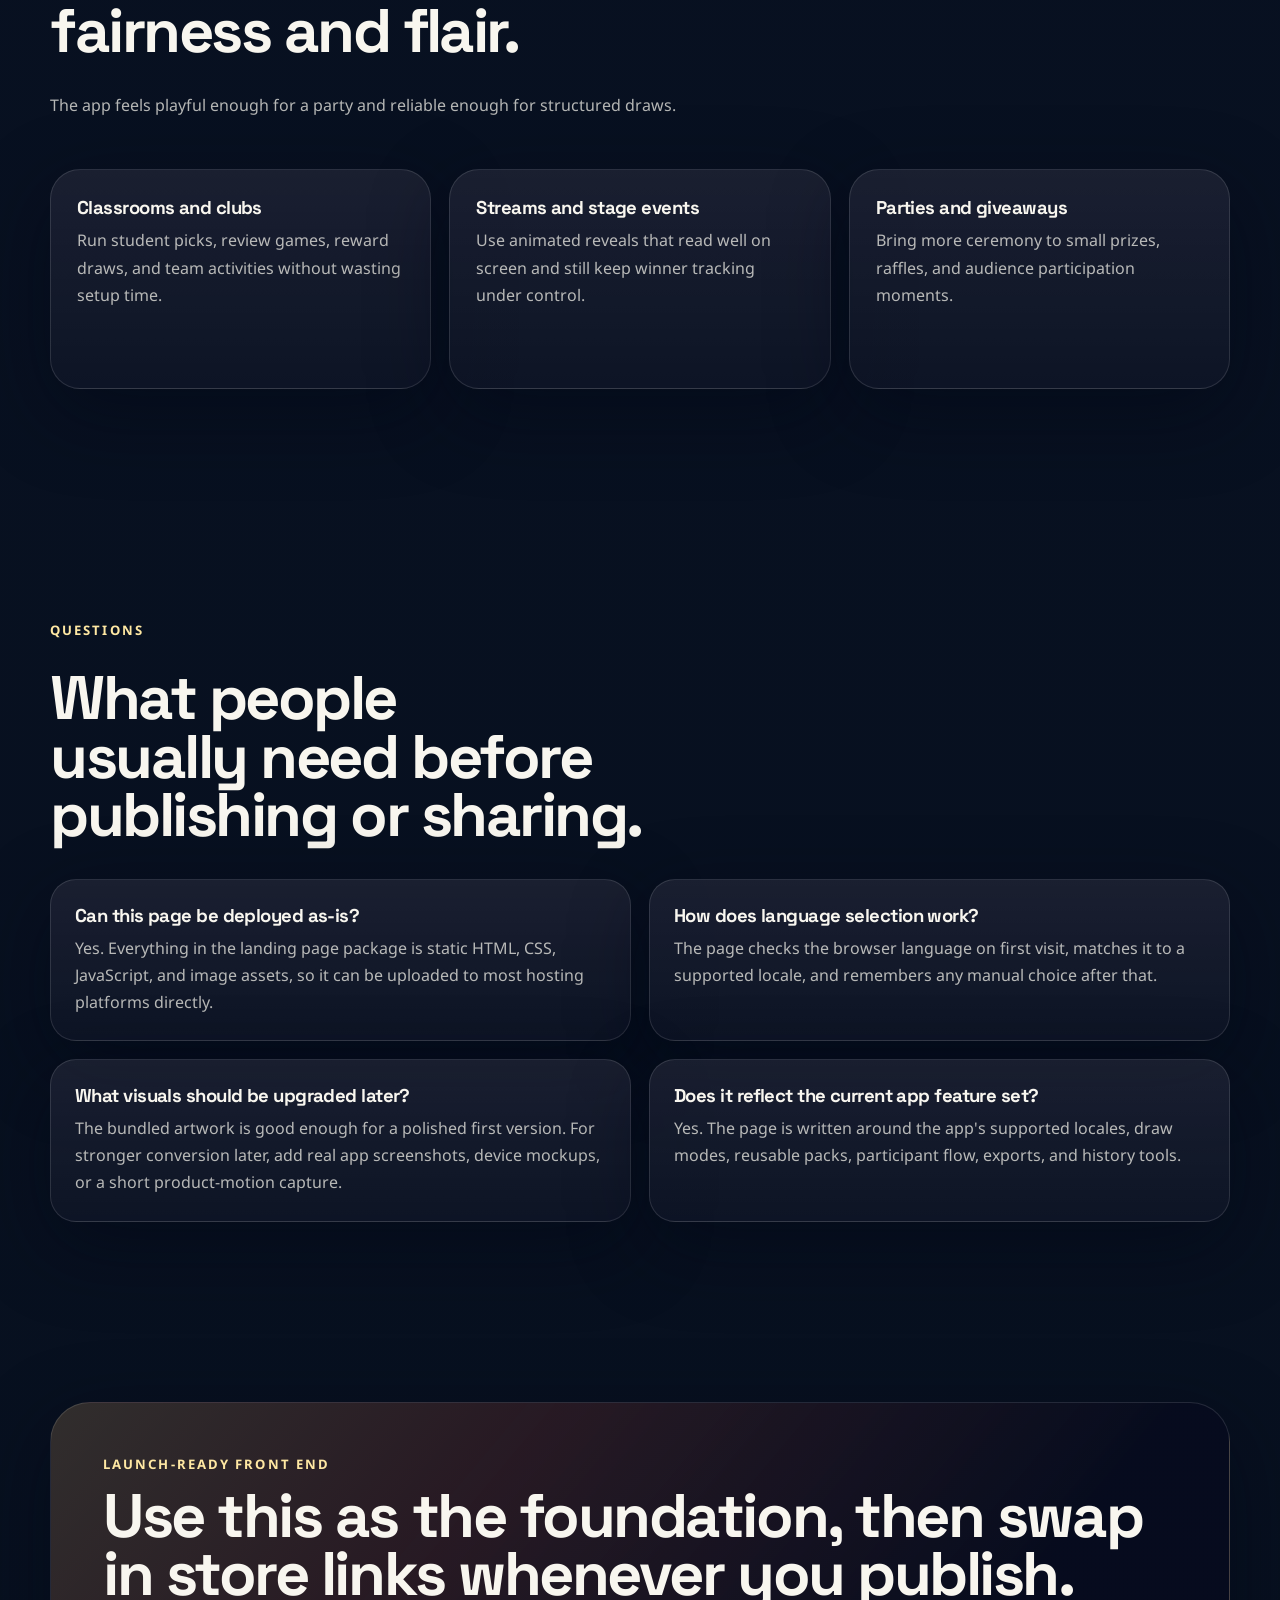
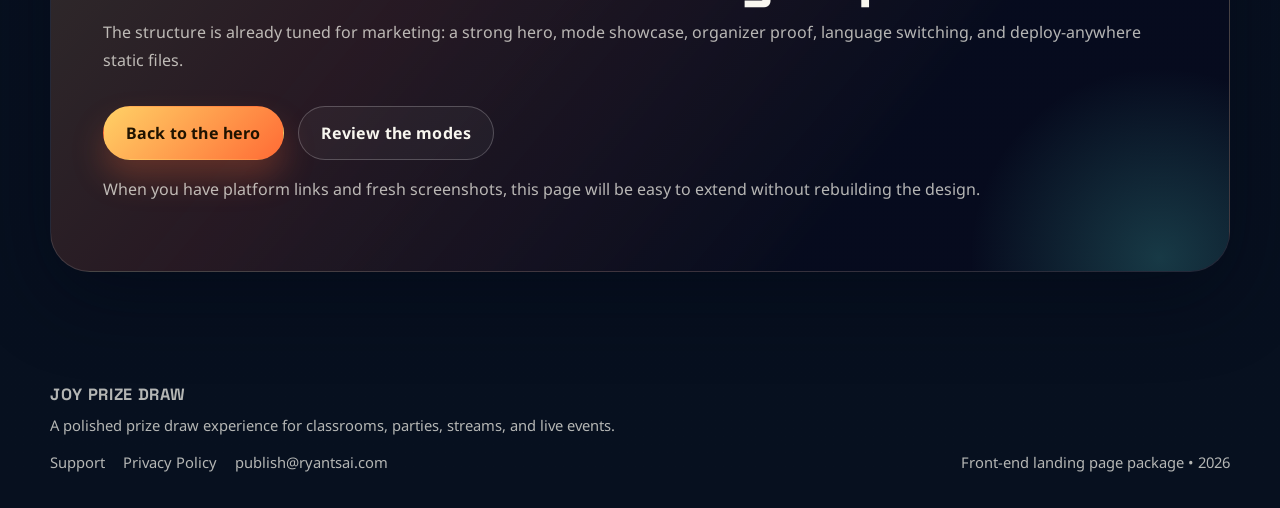
==== commit e0c00077: "Deploy landing page from 2ee9d00" ====
--- a/index.html
+++ b/index.html
@@ -171,6 +171,11 @@
         <div>
           <p class="footer-brand">Joy Prize Draw</p>
           <p id="footer-tagline"></p>
+          <div class="footer-links" aria-label="Support links">
+            <a href="https://ryantsai.github.io/JoyPrizeDrawWeb/" target="_blank" rel="noreferrer">Support</a>
+            <a href="https://ryantsai.github.io/JoyPrizeDrawWeb/privacy.html" target="_blank" rel="noreferrer">Privacy Policy</a>
+            <a href="mailto:publish@ryantsai.com">publish@ryantsai.com</a>
+          </div>
         </div>
         <p id="footer-meta"></p>
       </footer>
--- a/styles.css
+++ b/styles.css
@@ -760,6 +760,24 @@
   text-transform: uppercase;
 }
 
+.footer-links {
+  display: flex;
+  flex-wrap: wrap;
+  gap: 12px 18px;
+  margin-top: 14px;
+}
+
+.footer-links a {
+  color: var(--muted);
+  font-size: 0.92rem;
+  transition: color 180ms ease;
+}
+
+.footer-links a:hover,
+.footer-links a:focus-visible {
+  color: var(--text);
+}
+
 #footer-tagline,
 #footer-meta {
   margin: 0;
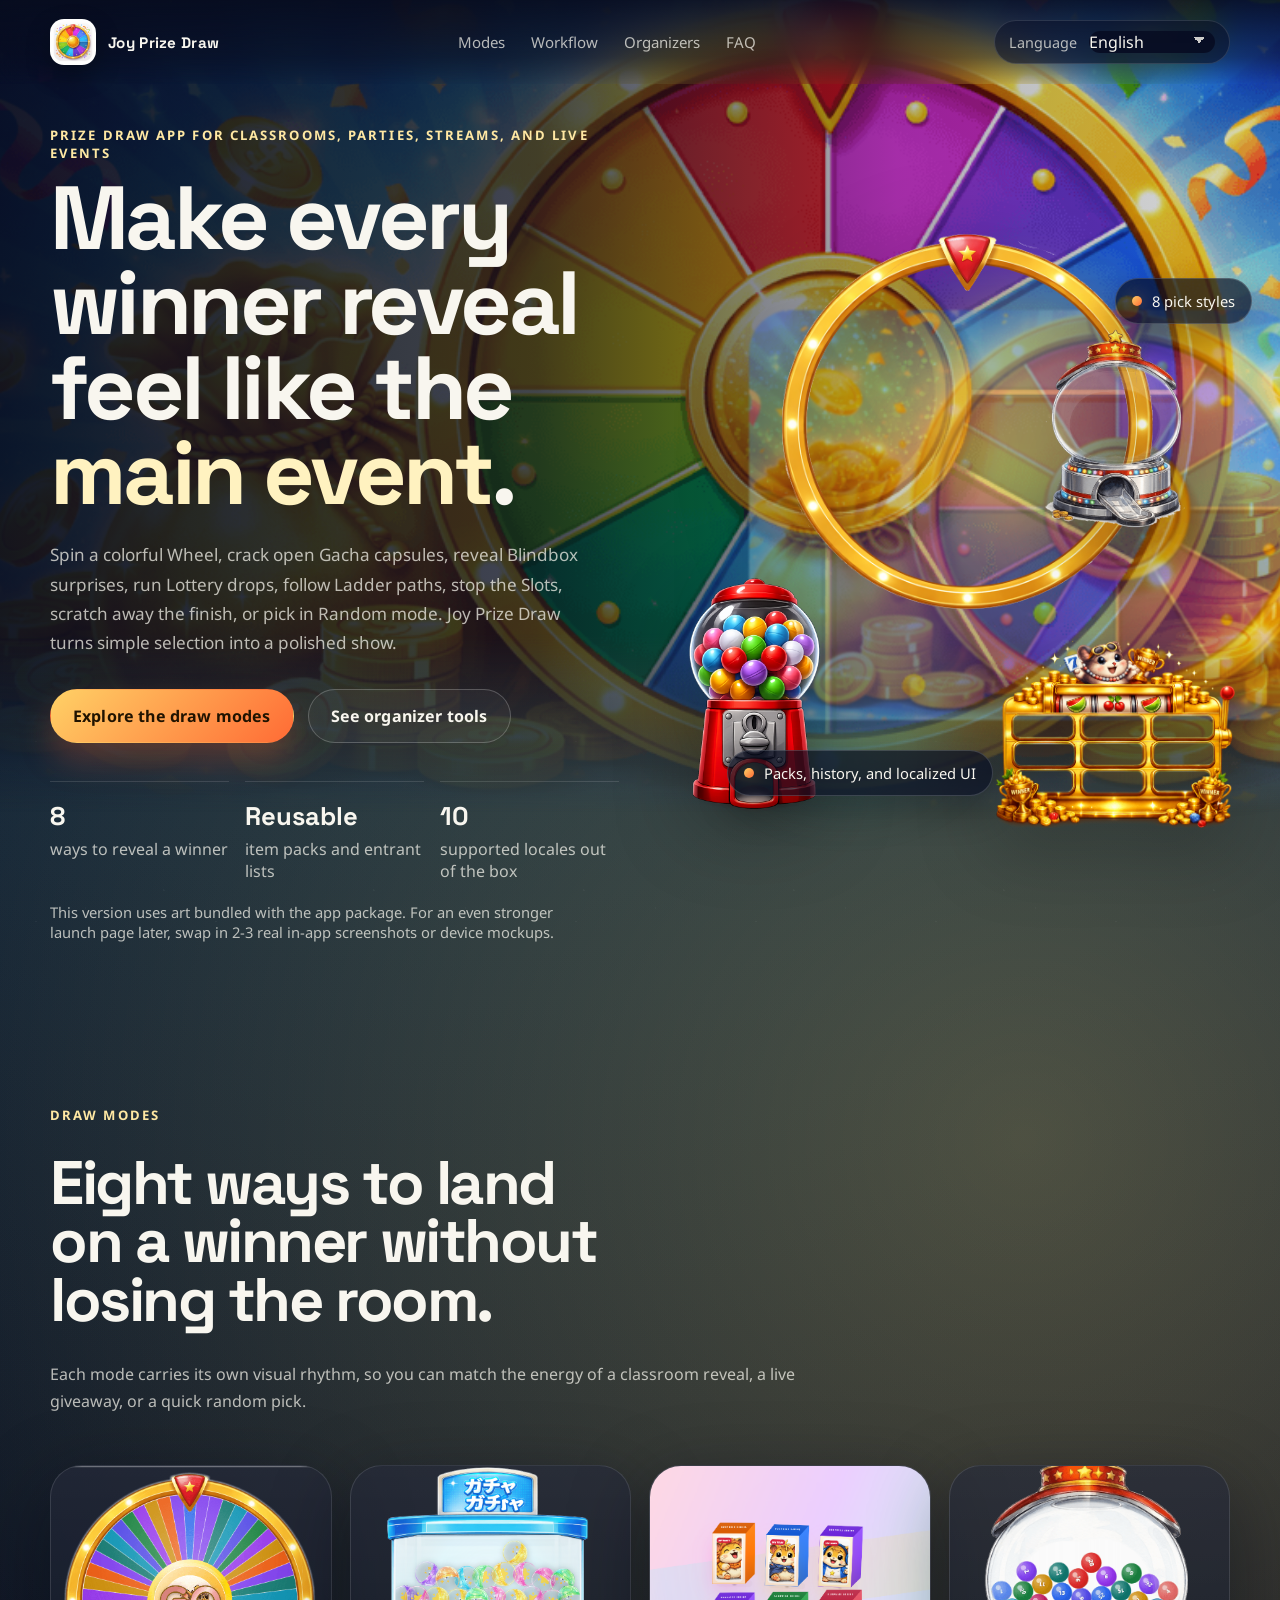
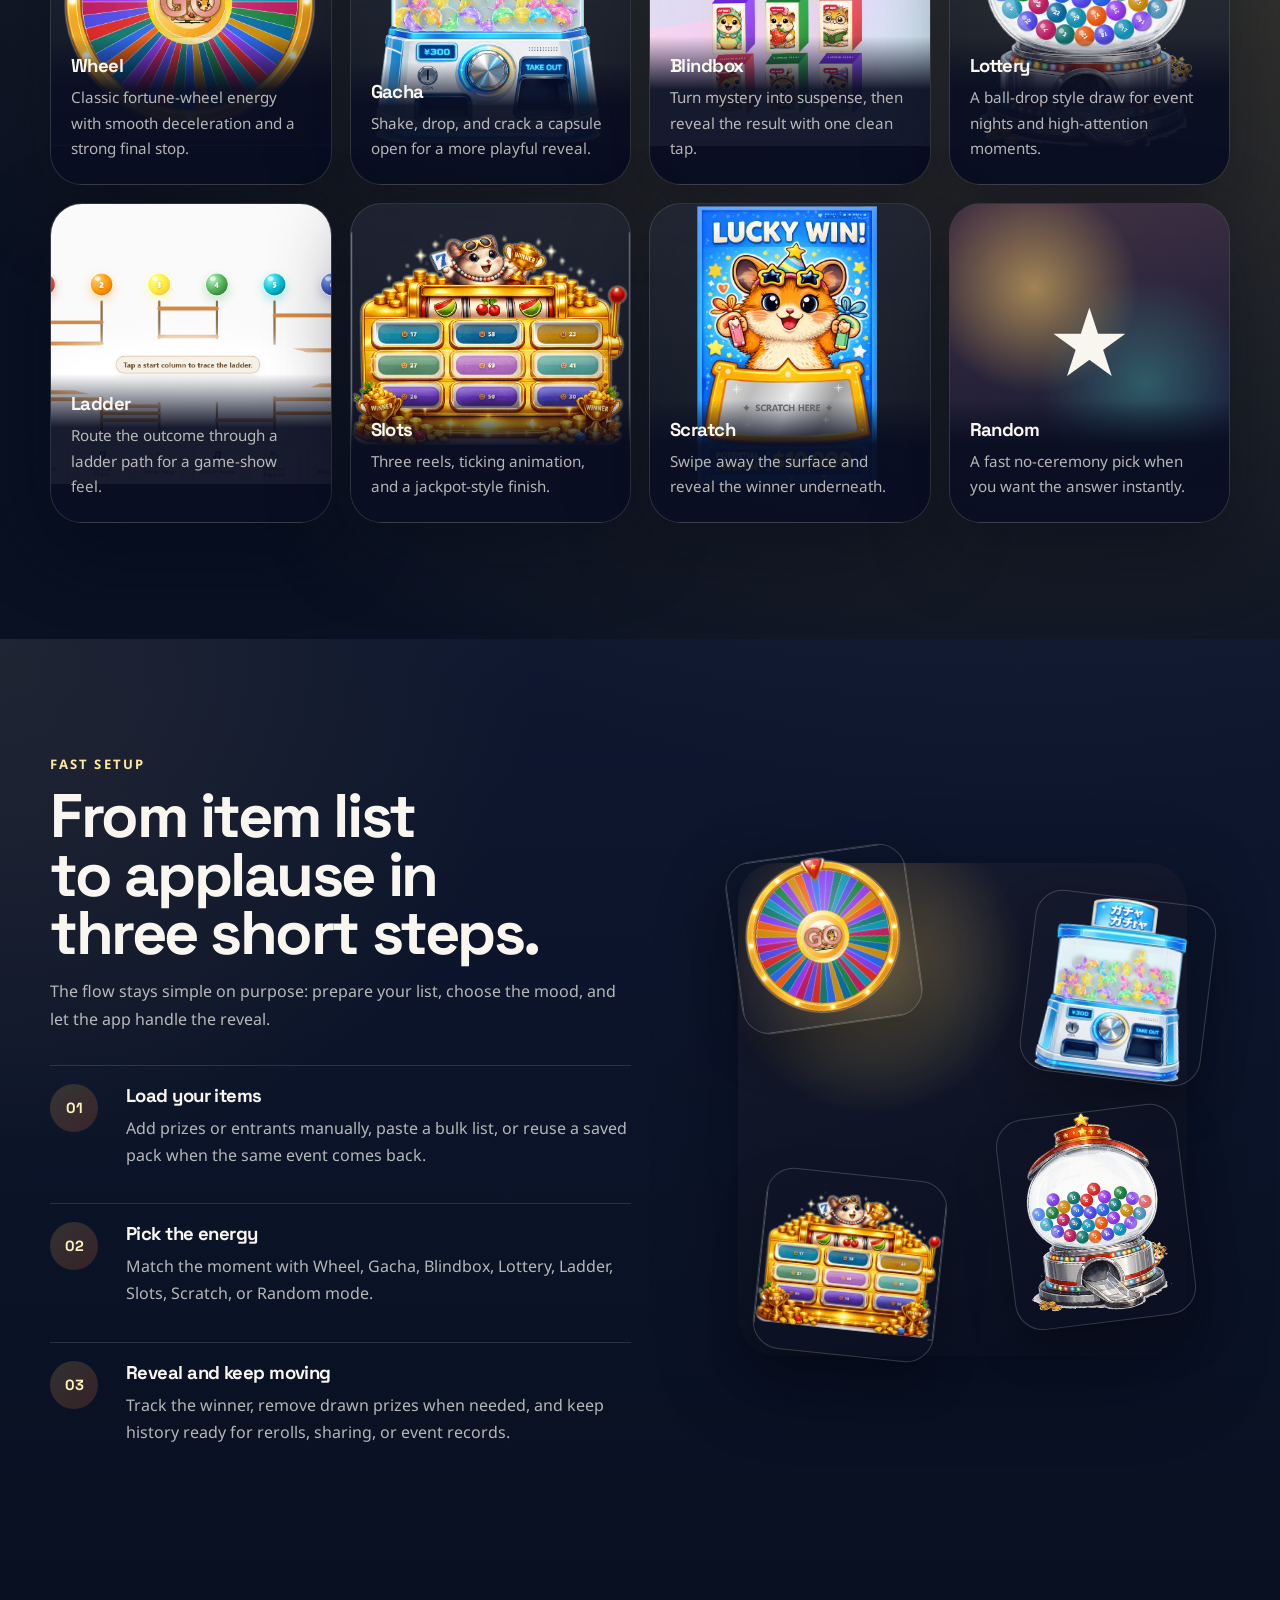
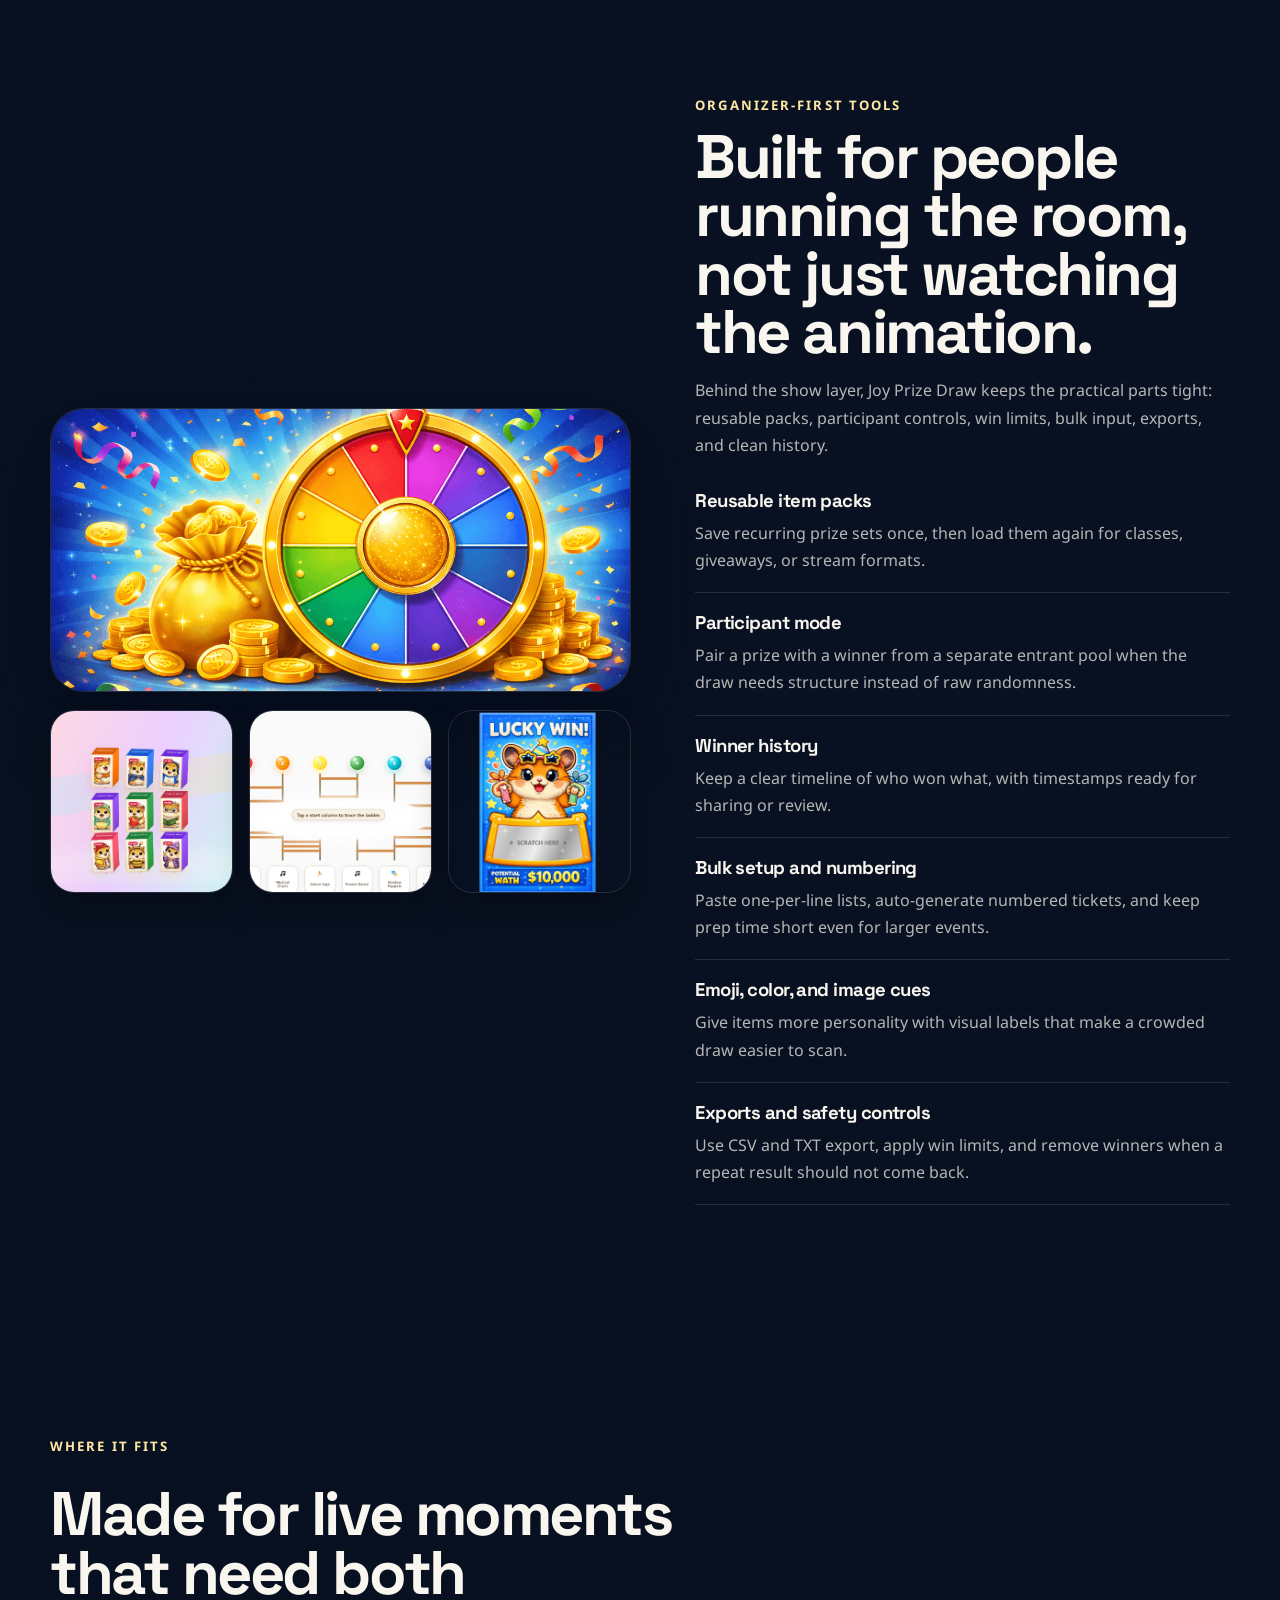
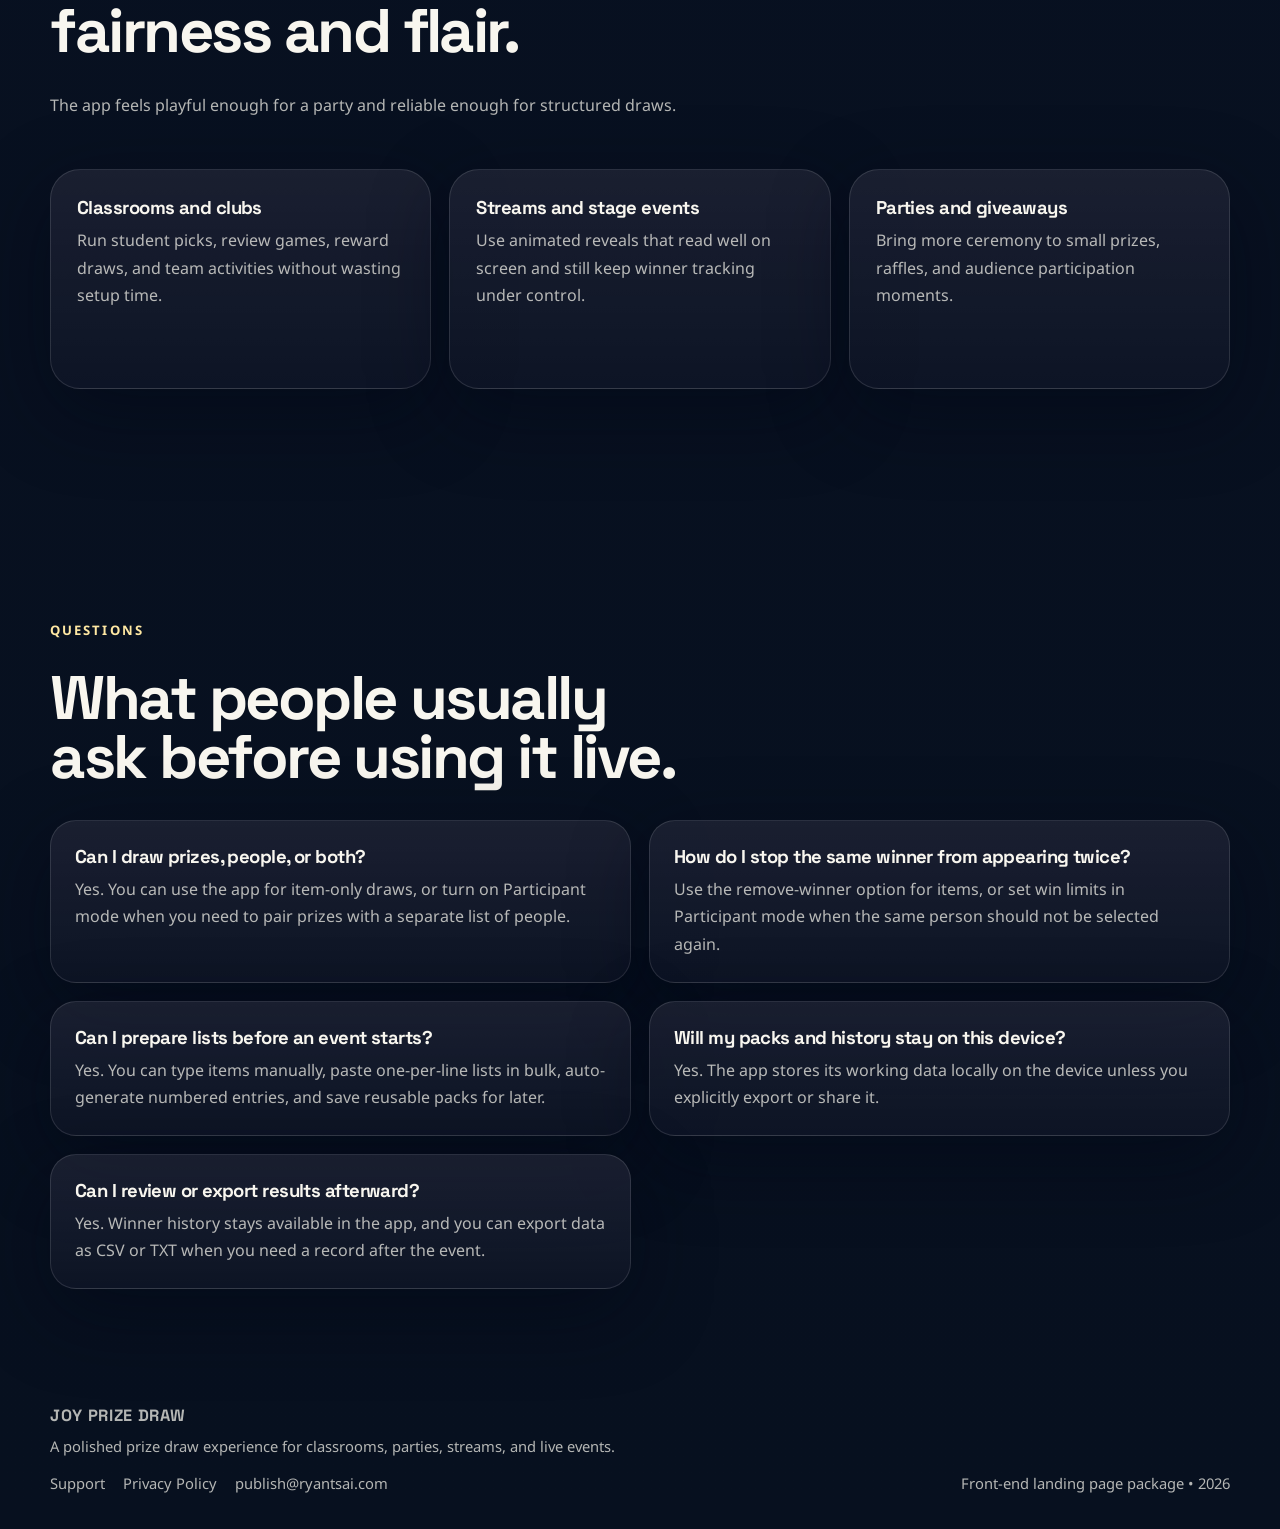
==== commit 210e8a08: "Deploy landing page from d4b75b6" ====
--- a/index.html
+++ b/index.html
@@ -153,18 +153,6 @@
           <div class="faq-list" id="faq-list"></div>
         </section>
 
-        <section class="section section-cta reveal" id="publish">
-          <div class="container cta-panel">
-            <p class="eyebrow" id="cta-eyebrow"></p>
-            <h2 id="cta-title"></h2>
-            <p class="section-lead" id="cta-body"></p>
-            <div class="hero-actions">
-              <a class="button button-primary" id="cta-primary" href="#top"></a>
-              <a class="button button-secondary" id="cta-secondary" href="#modes"></a>
-            </div>
-            <p class="cta-note" id="cta-note"></p>
-          </div>
-        </section>
       </main>
 
       <footer class="site-footer container">
@@ -172,7 +160,7 @@
           <p class="footer-brand">Joy Prize Draw</p>
           <p id="footer-tagline"></p>
           <div class="footer-links" aria-label="Support links">
-            <a href="https://ryantsai.github.io/JoyPrizeDrawWeb/" target="_blank" rel="noreferrer">Support</a>
+            <a href="mailto:publish@ryantsai.com">Support</a>
             <a href="https://ryantsai.github.io/JoyPrizeDrawWeb/privacy.html" target="_blank" rel="noreferrer">Privacy Policy</a>
             <a href="mailto:publish@ryantsai.com">publish@ryantsai.com</a>
           </div>
--- a/styles.css
+++ b/styles.css
@@ -158,8 +158,25 @@
   min-width: 126px;
   border: 0;
   outline: none;
+  padding-right: 28px;
   color: var(--text);
-  background: transparent;
+  background-color: rgba(8, 14, 35, 0.92);
+  background-image:
+    linear-gradient(45deg, transparent 50%, rgba(248, 246, 239, 0.82) 50%),
+    linear-gradient(135deg, rgba(248, 246, 239, 0.82) 50%, transparent 50%);
+  background-position:
+    calc(100% - 16px) calc(50% - 2px),
+    calc(100% - 10px) calc(50% - 2px);
+  background-repeat: no-repeat;
+  background-size: 6px 6px;
+  border-radius: 999px;
+  appearance: none;
+  -webkit-appearance: none;
+}
+
+.language-control select option {
+  color: #091123;
+  background: #f8f6ef;
 }
 
 .hero {
@@ -687,8 +704,7 @@
 }
 
 .audience-card,
-.faq-item,
-.cta-panel {
+.faq-item {
   border: 1px solid var(--line);
   background:
     linear-gradient(180deg, rgba(255, 255, 255, 0.07), rgba(255, 255, 255, 0.02)),
@@ -711,36 +727,6 @@
 .faq-item {
   padding: 24px;
   border-radius: 26px;
-}
-
-.section-cta {
-  padding-top: 64px;
-  padding-bottom: 112px;
-}
-
-.cta-panel {
-  position: relative;
-  overflow: hidden;
-  padding: clamp(30px, 6vw, 52px);
-  border-radius: 40px;
-  background:
-    linear-gradient(130deg, rgba(255, 209, 102, 0.16), rgba(255, 107, 53, 0.12) 32%, rgba(6, 11, 29, 0.72) 72%),
-    rgba(10, 15, 35, 0.82);
-}
-
-.cta-panel::after {
-  content: "";
-  position: absolute;
-  inset: auto -12% -42% auto;
-  width: 420px;
-  aspect-ratio: 1 / 1;
-  border-radius: 50%;
-  background: radial-gradient(circle, rgba(78, 205, 196, 0.24), transparent 64%);
-}
-
-.cta-panel > * {
-  position: relative;
-  z-index: 1;
 }
 
 .site-footer {
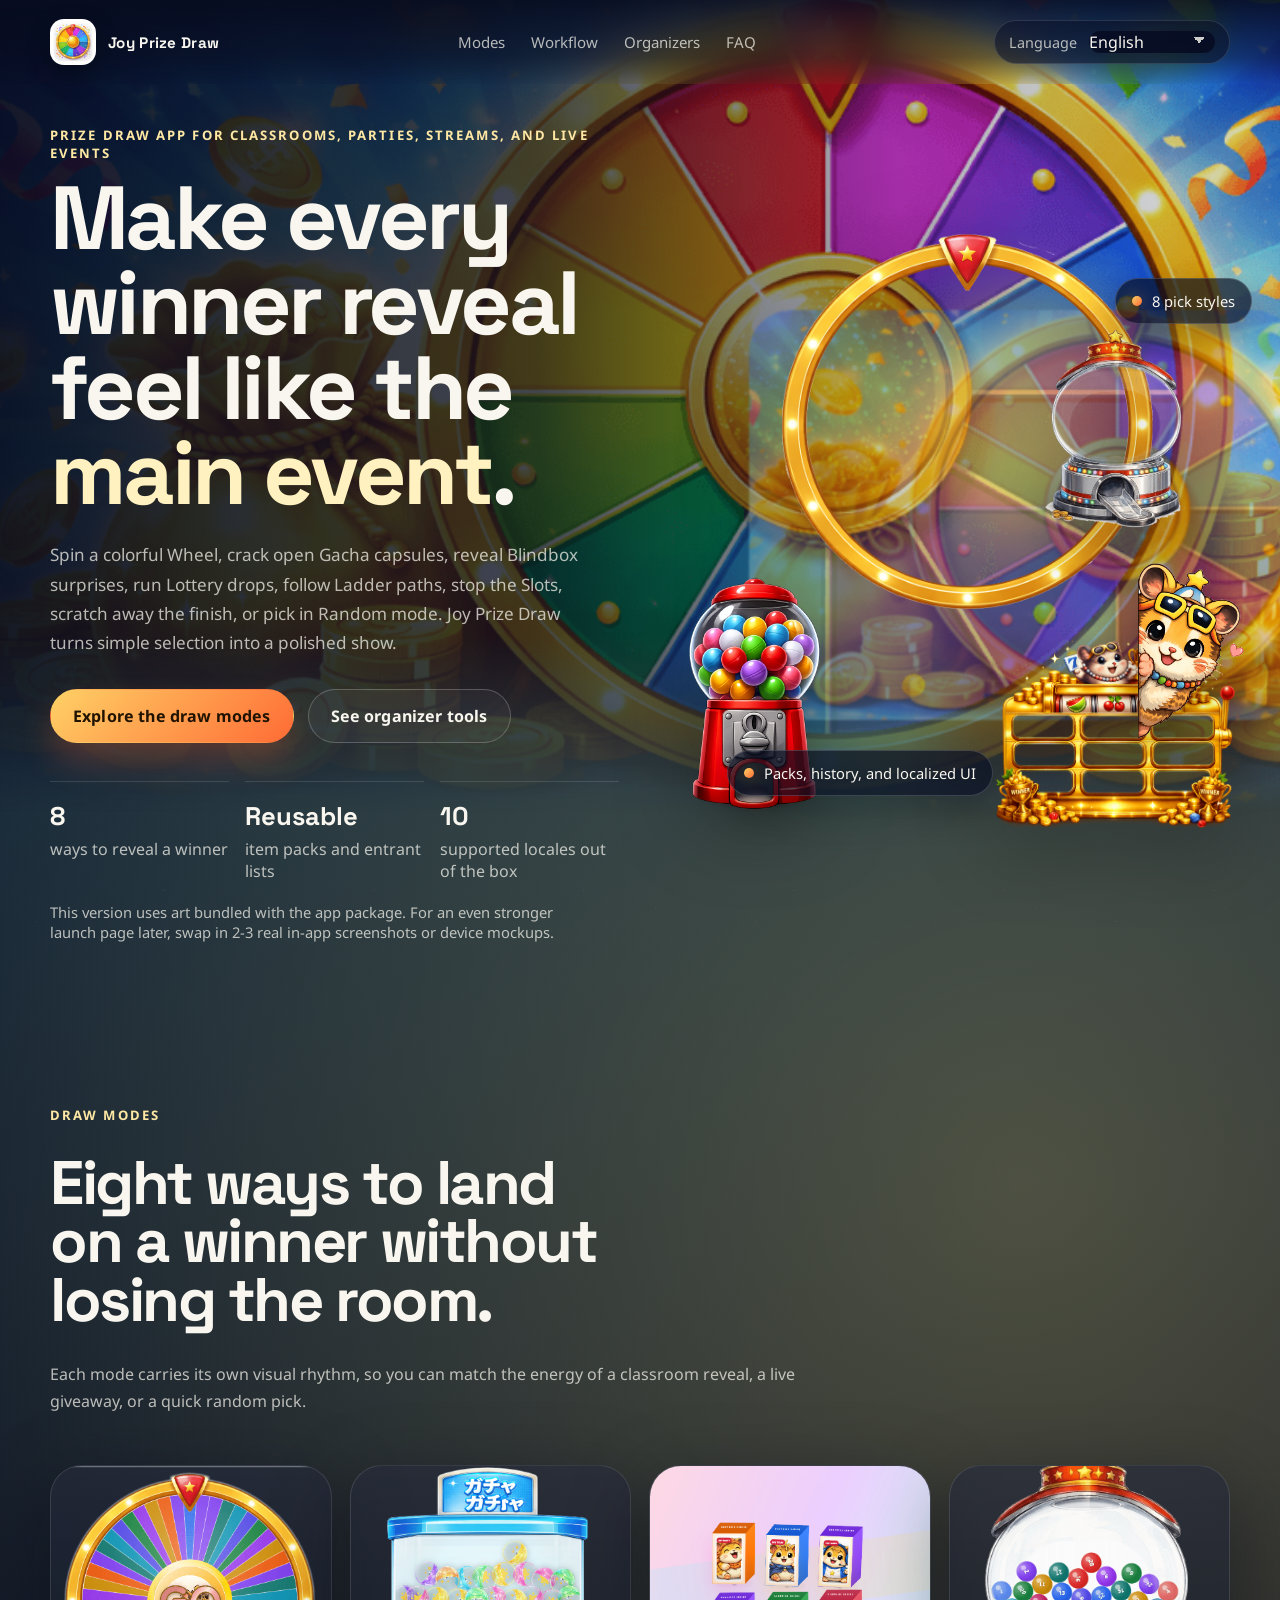
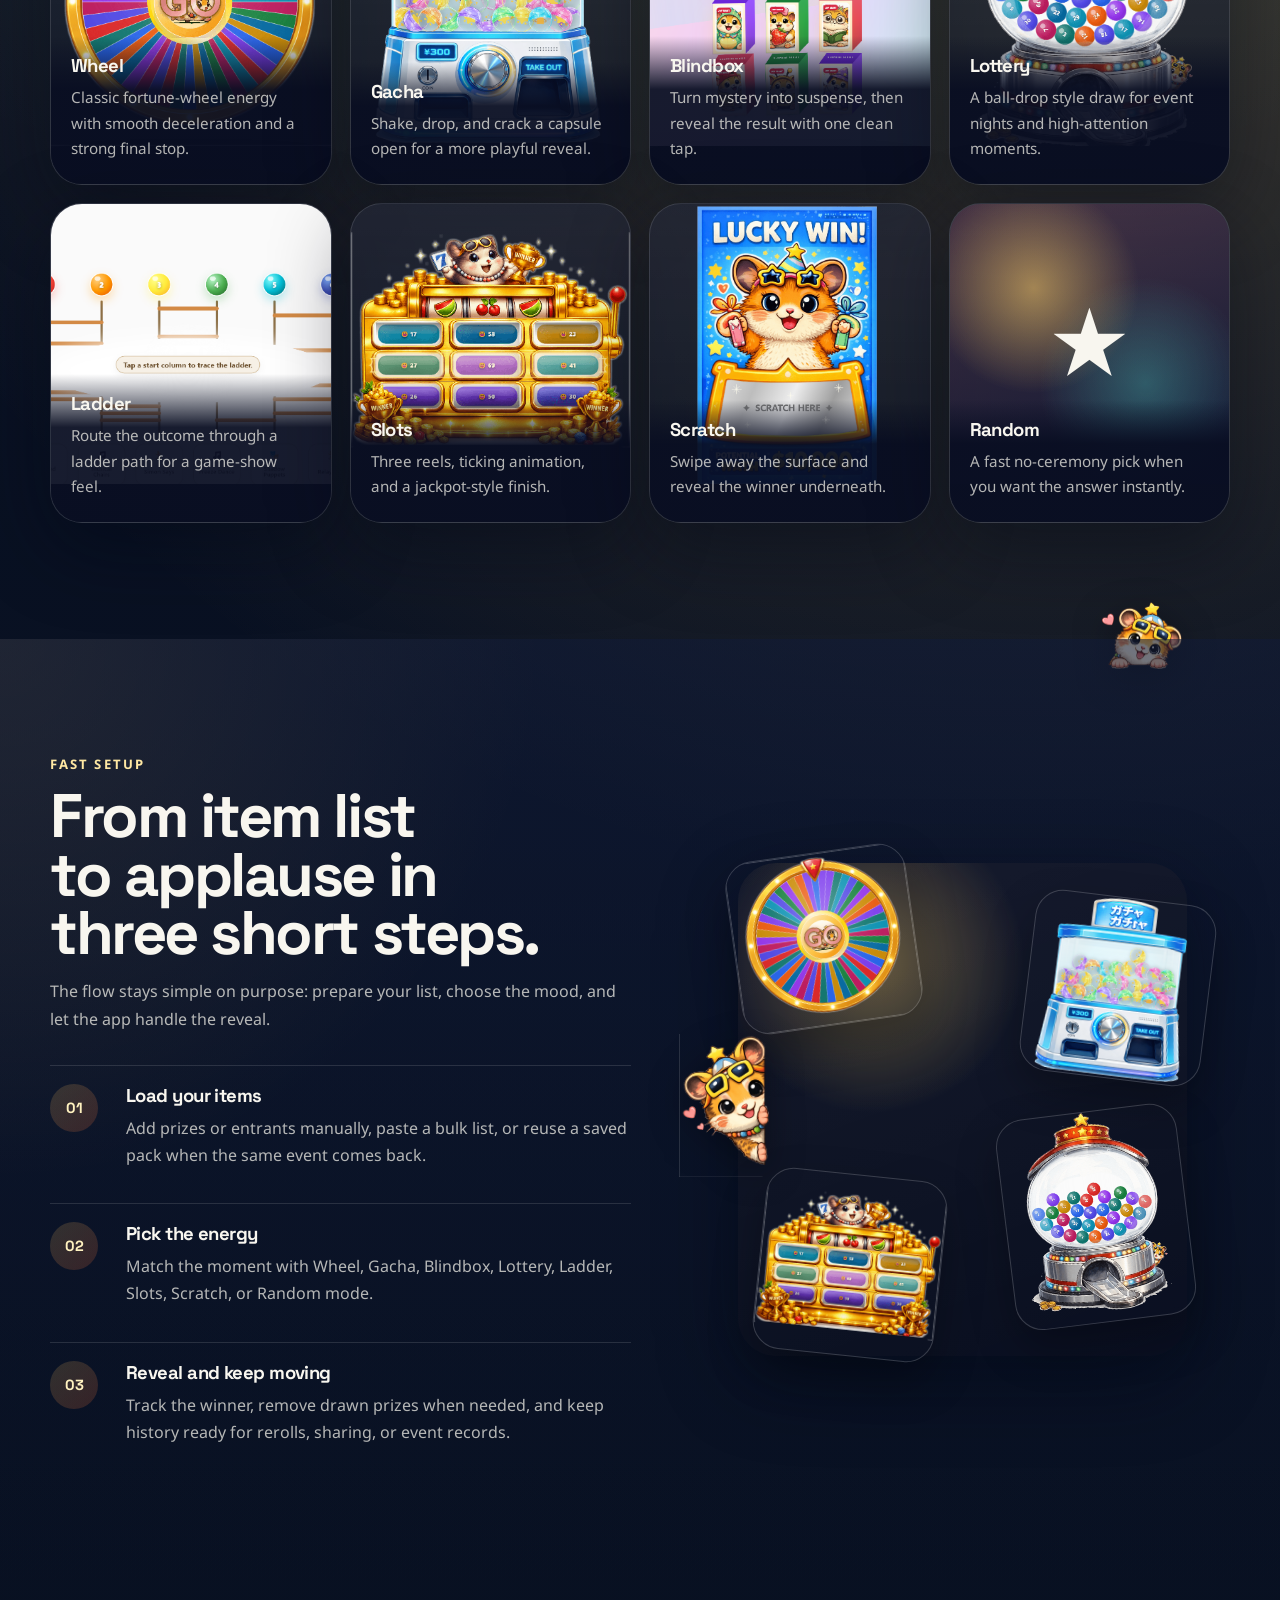
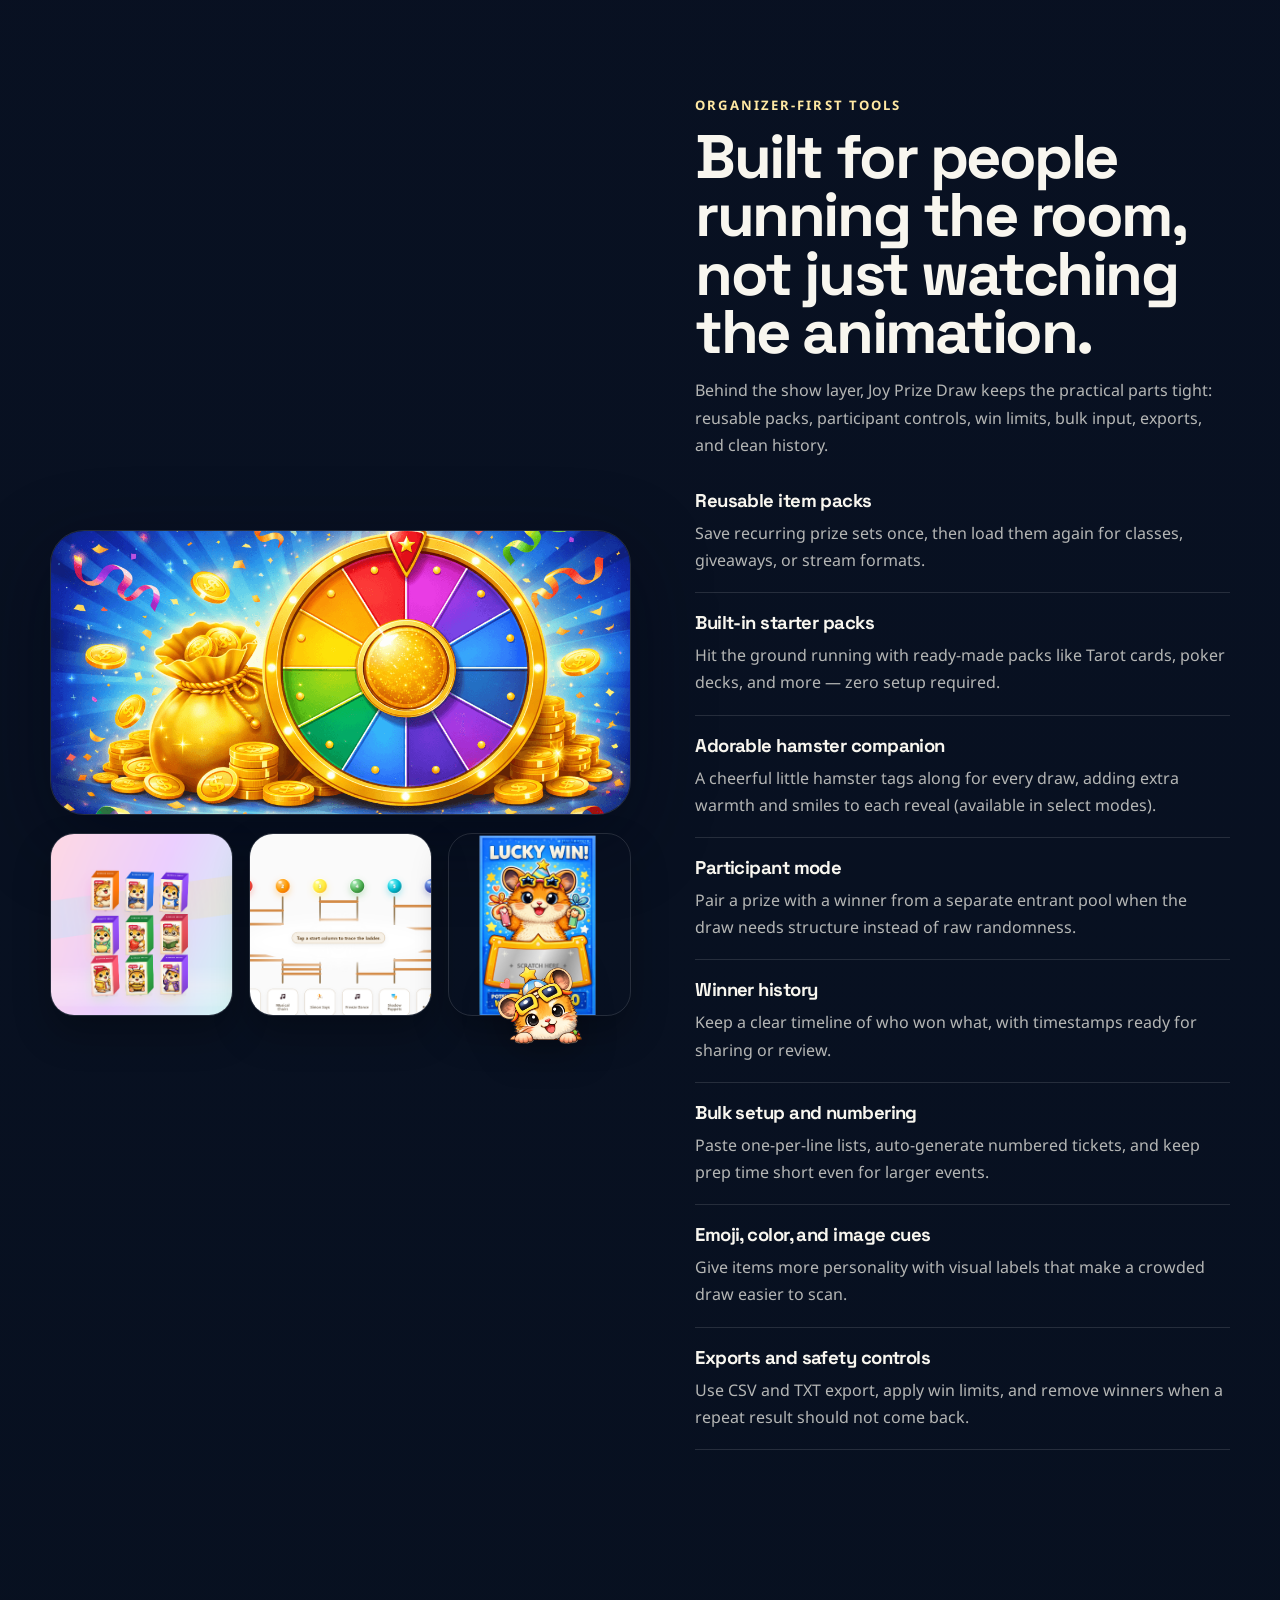
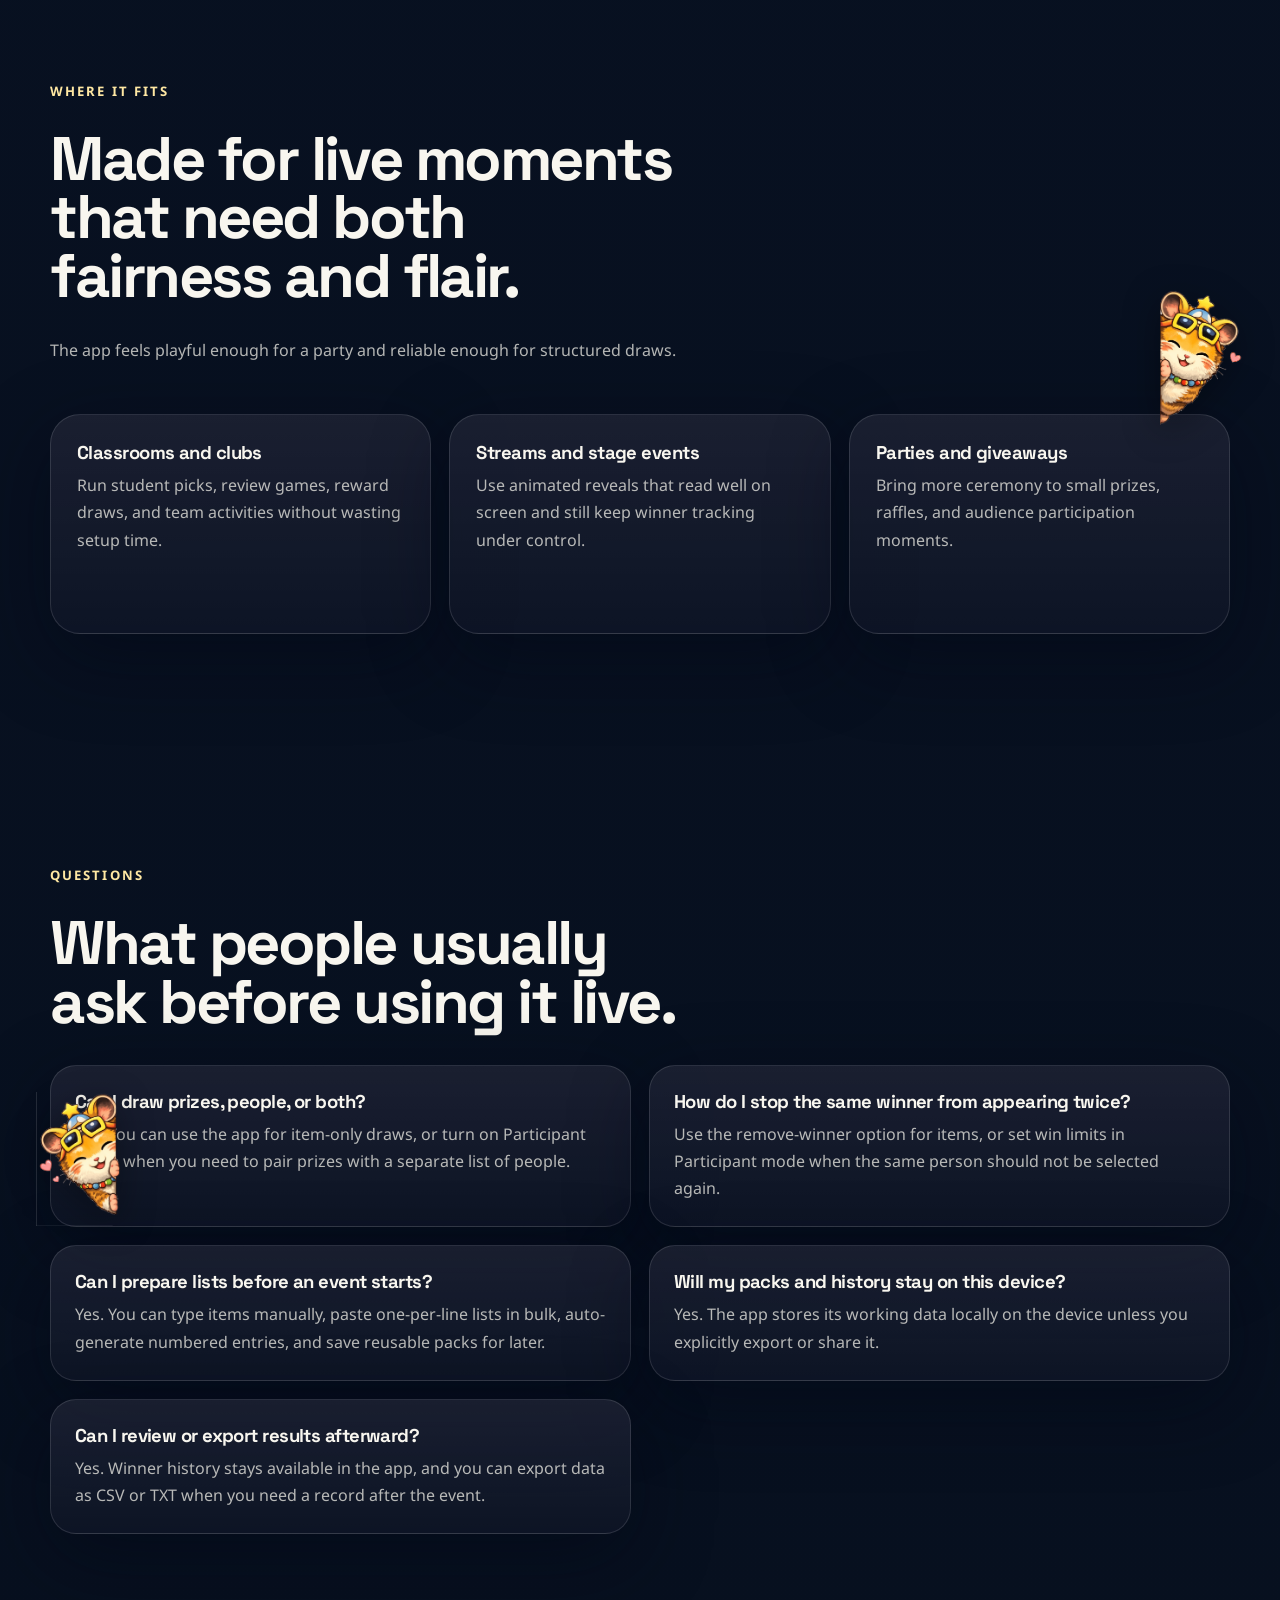
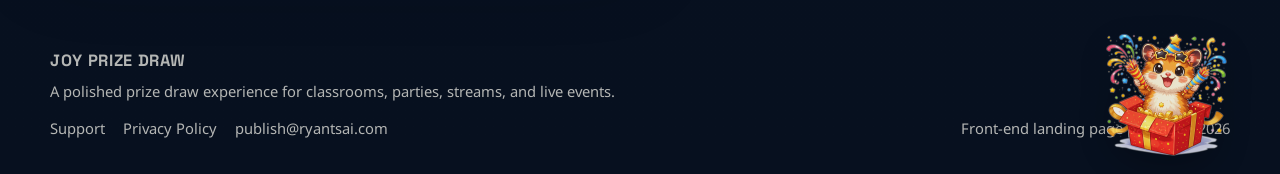
==== commit 7a1a7f85: "Deploy landing page from 91d5283" ====
--- a/index.html
+++ b/index.html
@@ -89,6 +89,7 @@
               />
               <div class="visual-chip chip-top" id="visual-chip-top"></div>
               <div class="visual-chip chip-bottom" id="visual-chip-bottom"></div>
+              <img class="hamster hamster-hero" src="assets/img/hamster_peek_right.png" alt="" aria-hidden="true" />
             </div>
           </div>
         </section>
@@ -100,6 +101,7 @@
             <p id="modes-intro"></p>
           </div>
           <div class="mode-grid" id="mode-grid"></div>
+          <img class="hamster hamster-modes" src="assets/img/hamster_up1.png" alt="" aria-hidden="true" />
         </section>
 
         <section class="section section-workflow reveal" id="workflow">
@@ -115,6 +117,7 @@
               <img class="workflow-thumbnail thumb-gacha" src="assets/img/gacha_thumbnail.png" alt="" />
               <img class="workflow-thumbnail thumb-slot" src="assets/img/slots_thumbnail.png" alt="" />
               <img class="workflow-thumbnail thumb-lottery" src="assets/img/lottery_thumbnail.png" alt="" />
+              <img class="hamster hamster-workflow" src="assets/img/hamster_peek_left.png" alt="" />
             </div>
           </div>
         </section>
@@ -127,6 +130,7 @@
               <img src="assets/img/ladder_thumbnail.png" alt="" />
               <img src="assets/img/scratch_thumbnail.png" alt="" />
             </div>
+            <img class="hamster hamster-organizers" src="assets/img/hamster_up2.png" alt="" aria-hidden="true" />
           </div>
           <div class="organizer-copy">
             <p class="eyebrow" id="organizers-eyebrow"></p>
@@ -143,6 +147,7 @@
             <p id="audiences-intro"></p>
           </div>
           <div class="audience-grid" id="audience-grid"></div>
+          <img class="hamster hamster-audiences" src="assets/img/hamster_peek_right_wink.png" alt="" aria-hidden="true" />
         </section>
 
         <section class="section section-faq container reveal" id="faq">
@@ -151,11 +156,13 @@
             <h2 id="faq-title"></h2>
           </div>
           <div class="faq-list" id="faq-list"></div>
+          <img class="hamster hamster-faq" src="assets/img/hamster_peek_left_wink.png" alt="" aria-hidden="true" />
         </section>
 
       </main>
 
       <footer class="site-footer container">
+        <img class="hamster hamster-footer" src="assets/img/hamster_celebrate.png" alt="" aria-hidden="true" />
         <div>
           <p class="footer-brand">Joy Prize Draw</p>
           <p id="footer-tagline"></p>
--- a/styles.css
+++ b/styles.css
@@ -467,6 +467,7 @@
 }
 
 .section {
+  position: relative;
   padding: 116px 0;
 }
 
@@ -663,6 +664,7 @@
 }
 
 .organizer-media {
+  position: relative;
   display: grid;
   gap: 18px;
 }
@@ -783,6 +785,103 @@
   transform: translateY(0);
 }
 
+/* ── Hamster decorations ─────────────────────── */
+
+.hamster {
+  position: absolute;
+  pointer-events: none;
+  z-index: 5;
+  filter: drop-shadow(0 8px 18px rgba(0, 0, 0, 0.35));
+}
+
+/* Hero — peeking in from the right edge of the visual area */
+.hamster-hero {
+  right: -18px;
+  bottom: 18%;
+  width: clamp(72px, 10vw, 110px);
+  animation: hamster-bob 4s ease-in-out infinite;
+}
+
+/* Modes — peeking up from bottom-right of the mode grid */
+.hamster-modes {
+  right: 4%;
+  bottom: -30px;
+  width: clamp(64px, 8vw, 96px);
+  animation: hamster-bob 5s ease-in-out 0.6s infinite;
+}
+
+/* Workflow — peeking from the left side of the media panel */
+.hamster-workflow {
+  left: -16px;
+  bottom: 38%;
+  width: clamp(60px, 8vw, 90px);
+  animation: hamster-bob 4.5s ease-in-out 1s infinite;
+}
+
+/* Organizers — peeking up from below the media strip */
+.hamster-organizers {
+  right: 8%;
+  bottom: -28px;
+  width: clamp(68px, 9vw, 100px);
+  animation: hamster-bob 5.2s ease-in-out 0.3s infinite;
+}
+
+/* Audiences — peeking from right edge, winking */
+.hamster-audiences {
+  right: -14px;
+  top: 50%;
+  transform: translateY(-50%);
+  width: clamp(56px, 7vw, 84px);
+  animation: hamster-bob 4.8s ease-in-out 0.8s infinite;
+}
+
+/* FAQ — peeking from left edge, winking */
+.hamster-faq {
+  left: -14px;
+  top: 38%;
+  width: clamp(56px, 7vw, 84px);
+  animation: hamster-bob 4.2s ease-in-out 1.2s infinite;
+}
+
+/* Footer — celebration hamster */
+.site-footer {
+  position: relative;
+}
+
+.hamster-footer {
+  position: absolute;
+  right: 0;
+  bottom: 16px;
+  width: clamp(80px, 10vw, 130px);
+  animation: hamster-bob 5.5s ease-in-out 0.4s infinite;
+  opacity: 0.92;
+}
+
+@keyframes hamster-bob {
+  0%, 100% {
+    transform: translateY(0);
+  }
+  50% {
+    transform: translateY(-10px);
+  }
+}
+
+/* Audiences hamster needs special bob since it has translateY(-50%) */
+@keyframes hamster-bob-center {
+  0%, 100% {
+    transform: translateY(-50%);
+  }
+  50% {
+    transform: translateY(calc(-50% - 10px));
+  }
+}
+
+.hamster-audiences {
+  animation-name: hamster-bob-center;
+}
+
+/* ── /Hamster decorations ────────────────────── */
+
 @keyframes slow-spin {
   from {
     transform: rotate(0deg);
@@ -815,6 +914,15 @@
 }
 
 @media (max-width: 1120px) {
+  .hamster-audiences,
+  .hamster-faq {
+    width: clamp(48px, 6vw, 68px);
+  }
+
+  .hamster-hero {
+    right: -8px;
+  }
+
   .hero-grid,
   .workflow-grid,
   .section-organizers {
@@ -893,6 +1001,47 @@
 }
 
 @media (max-width: 620px) {
+  /* On small screens, keep hamsters but tuck them in tighter */
+  .hamster-hero {
+    right: -6px;
+    bottom: 8%;
+    width: 56px;
+  }
+
+  .hamster-modes {
+    right: 2%;
+    bottom: -20px;
+    width: 52px;
+  }
+
+  .hamster-workflow {
+    left: -8px;
+    width: 48px;
+  }
+
+  .hamster-organizers {
+    right: 4%;
+    bottom: -20px;
+    width: 56px;
+  }
+
+  .hamster-audiences,
+  .hamster-faq {
+    width: 44px;
+  }
+
+  .hamster-audiences {
+    right: -6px;
+  }
+
+  .hamster-faq {
+    left: -6px;
+  }
+
+  .hamster-footer {
+    width: 68px;
+  }
+
   .container {
     width: min(calc(100vw - 28px), 100%);
   }
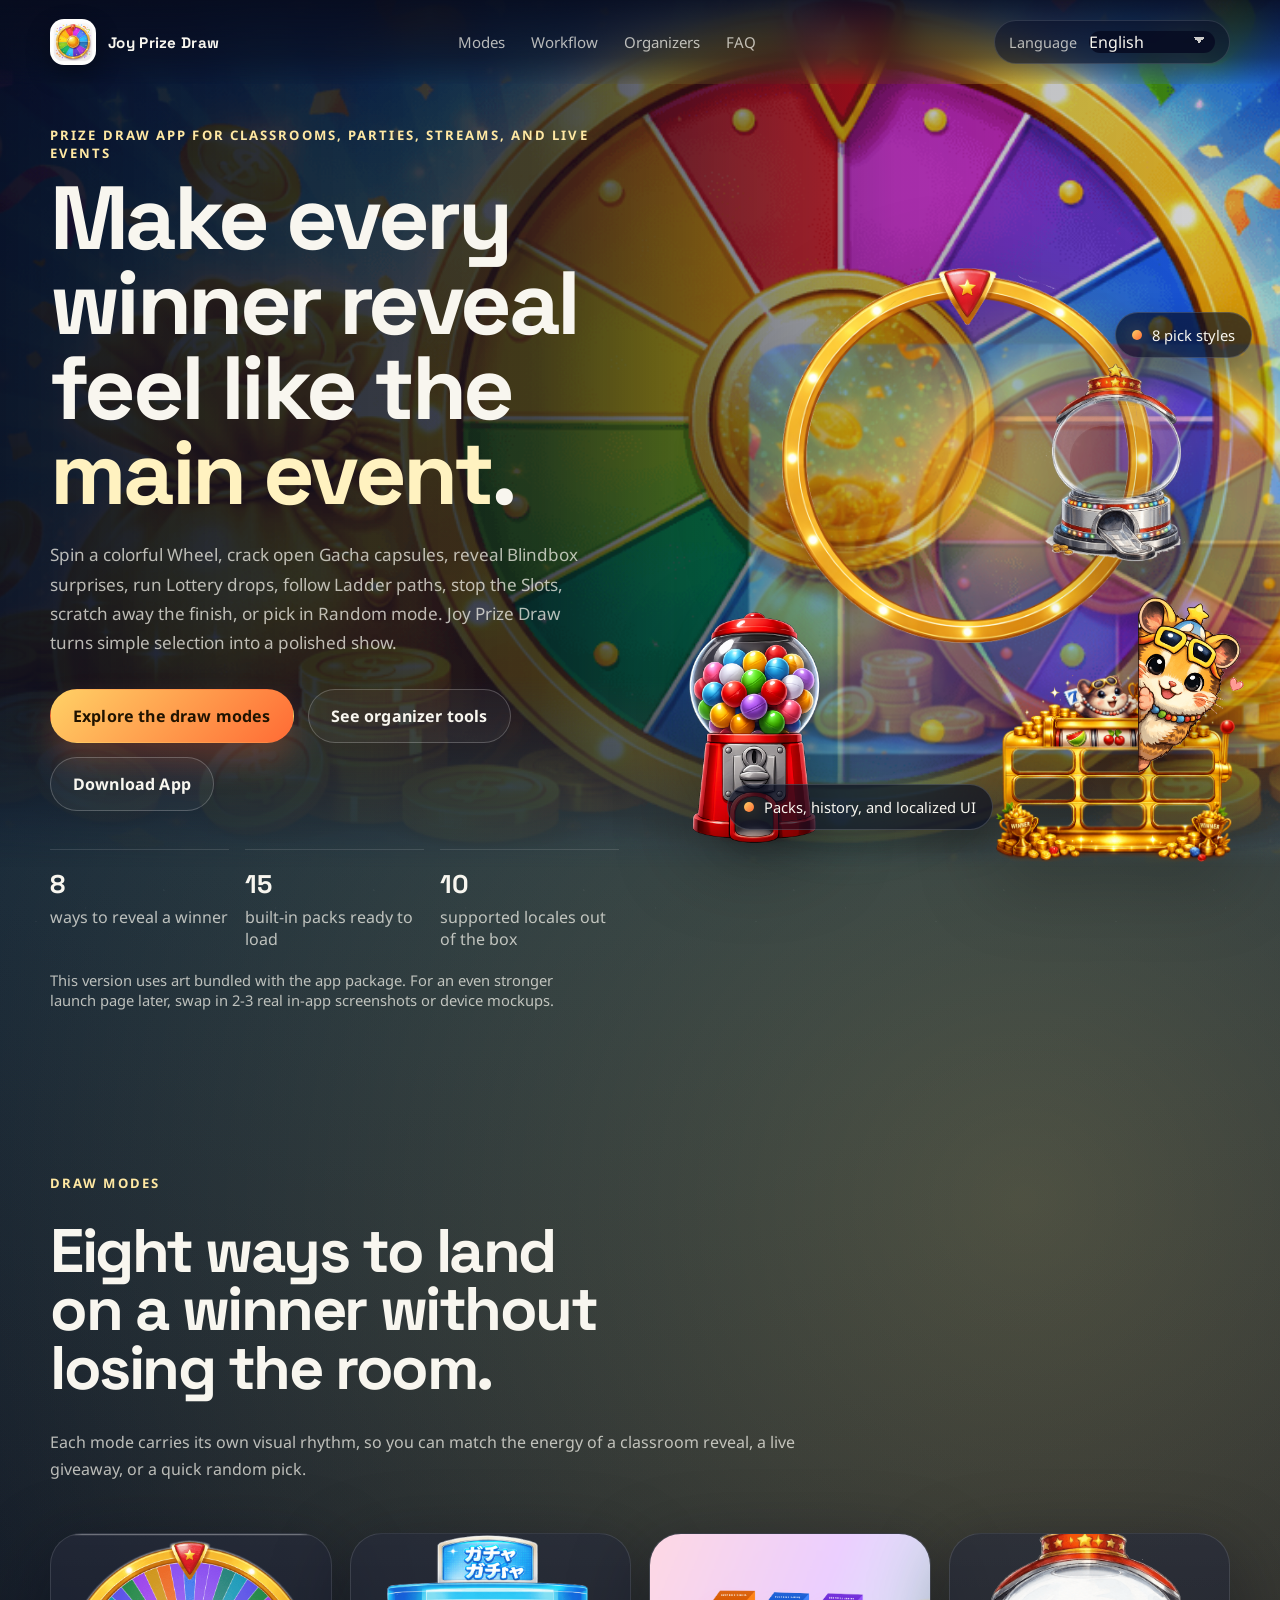
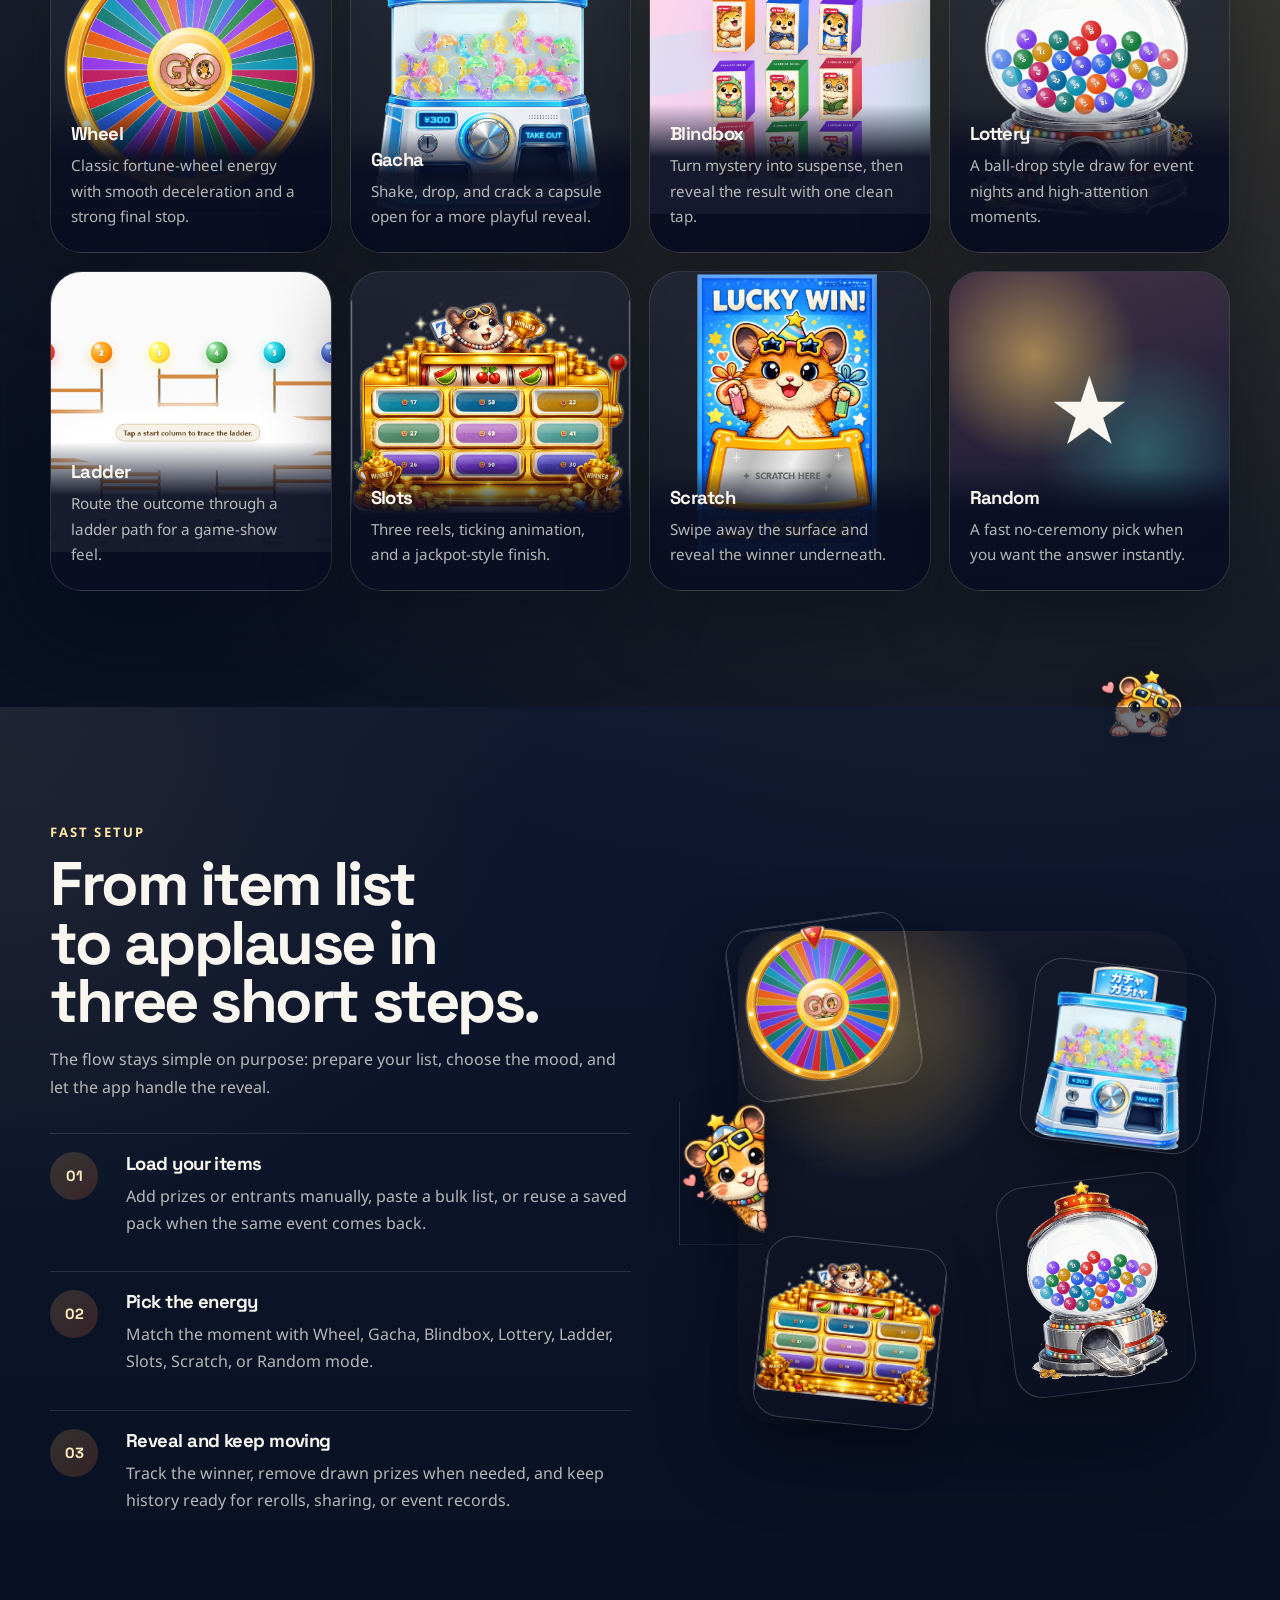
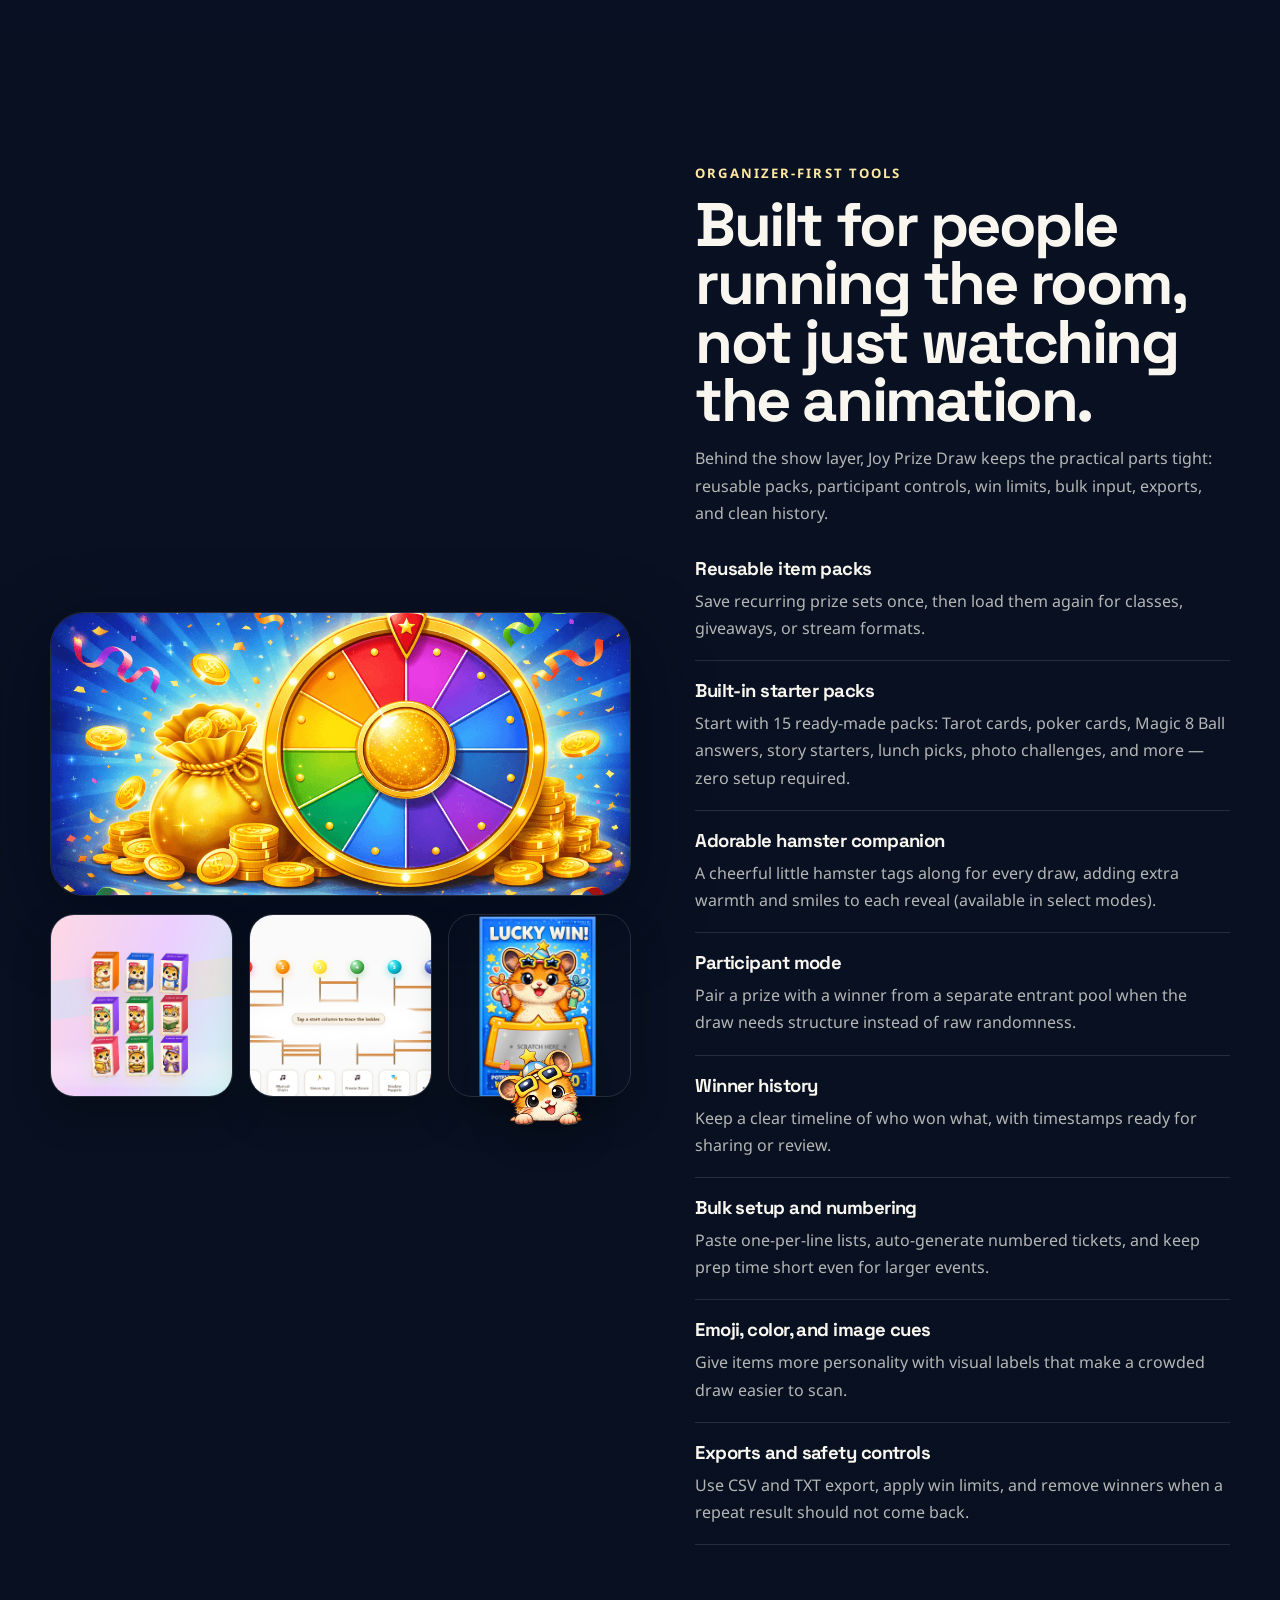
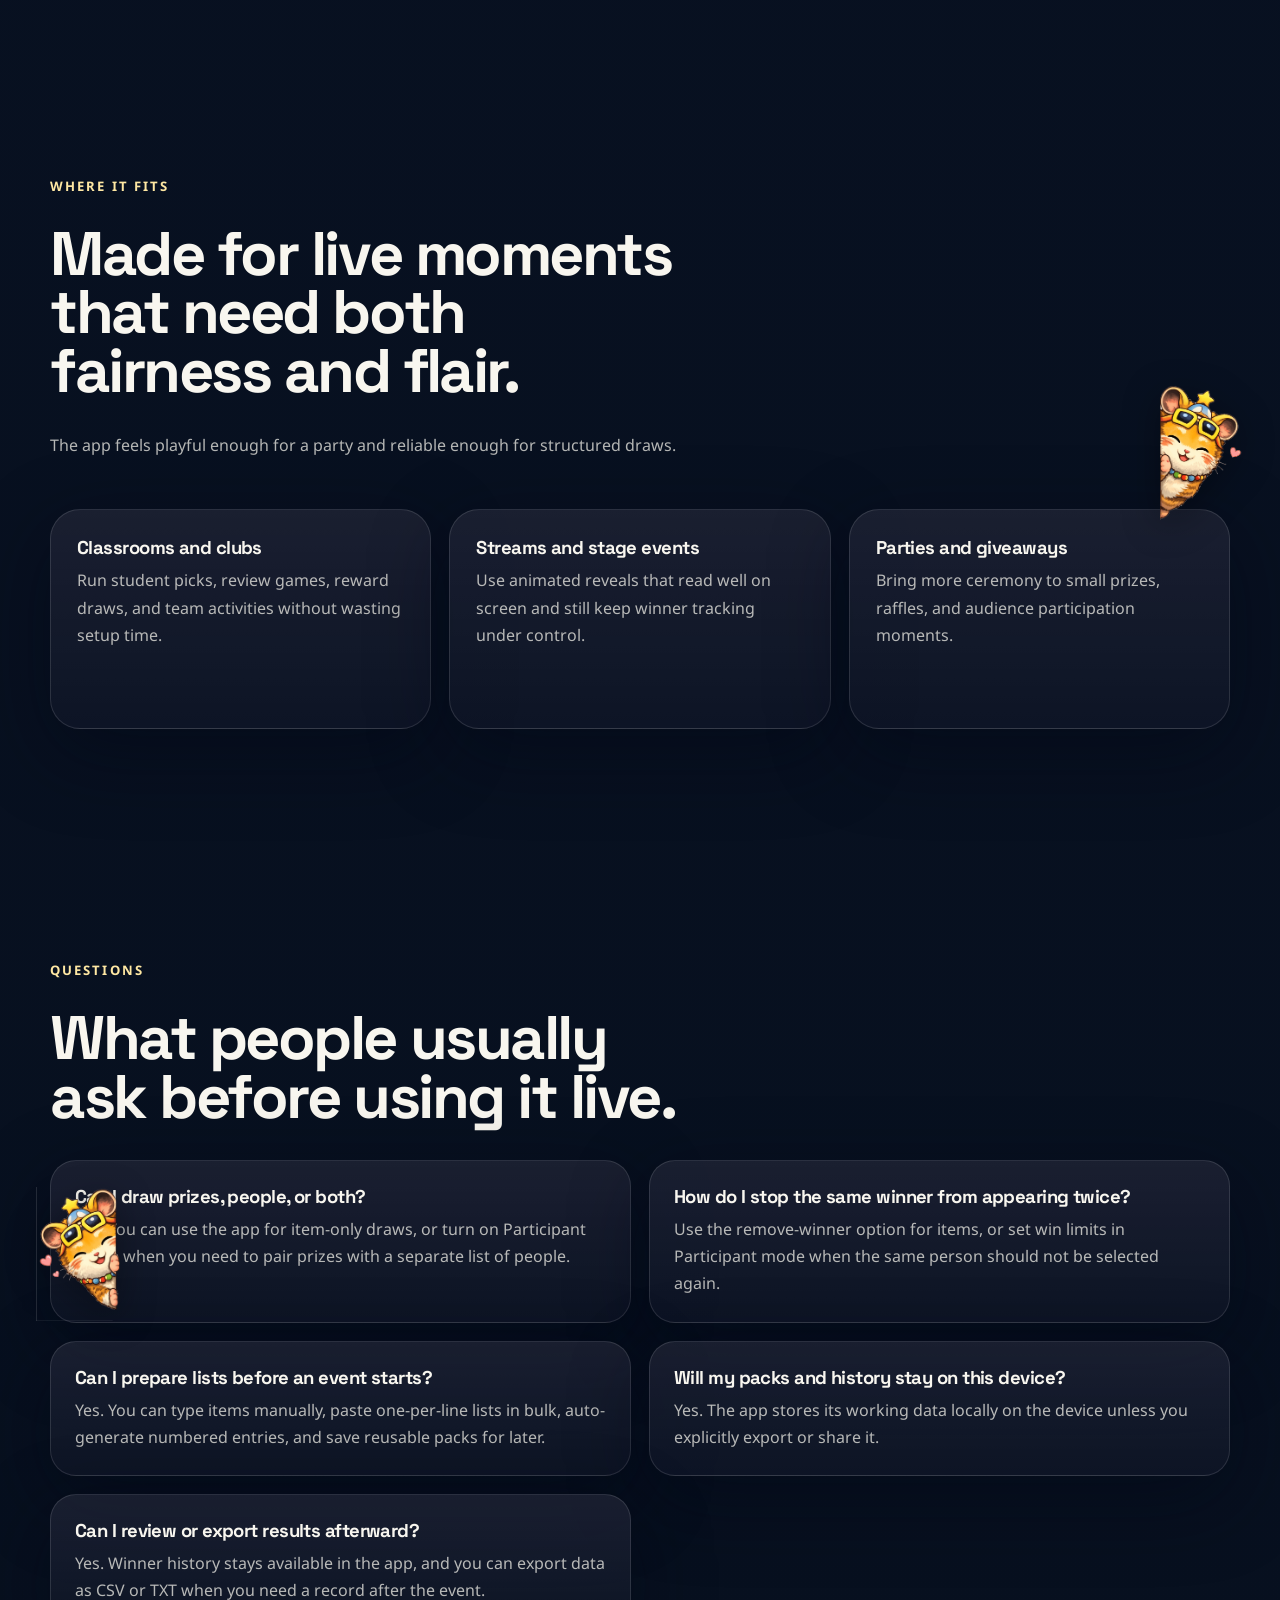
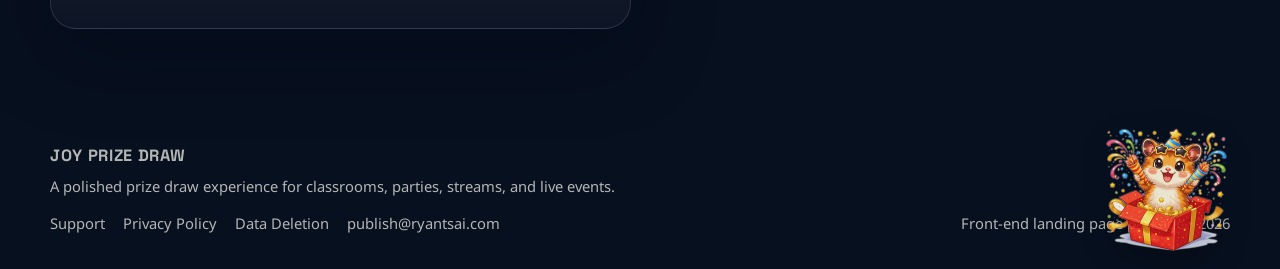
==== commit dda0d3cc: "Deploy landing page from db11abd" ====
--- a/index.html
+++ b/index.html
@@ -62,6 +62,7 @@
               <div class="hero-actions">
                 <a class="button button-primary" id="hero-primary-cta" href="#modes"></a>
                 <a class="button button-secondary" id="hero-secondary-cta" href="#organizers"></a>
+                <a class="button button-secondary" href="redirect.html">Download App</a>
               </div>
               <ul class="hero-stats" id="hero-stats"></ul>
               <p class="hero-note" id="hero-note"></p>
@@ -169,6 +170,7 @@
           <div class="footer-links" aria-label="Support links">
             <a href="mailto:publish@ryantsai.com">Support</a>
             <a href="https://ryantsai.github.io/JoyPrizeDrawWeb/privacy.html" target="_blank" rel="noreferrer">Privacy Policy</a>
+            <a href="https://ryantsai.github.io/JoyPrizeDrawWeb/data-deletion.html" target="_blank" rel="noreferrer">Data Deletion</a>
             <a href="mailto:publish@ryantsai.com">publish@ryantsai.com</a>
           </div>
         </div>
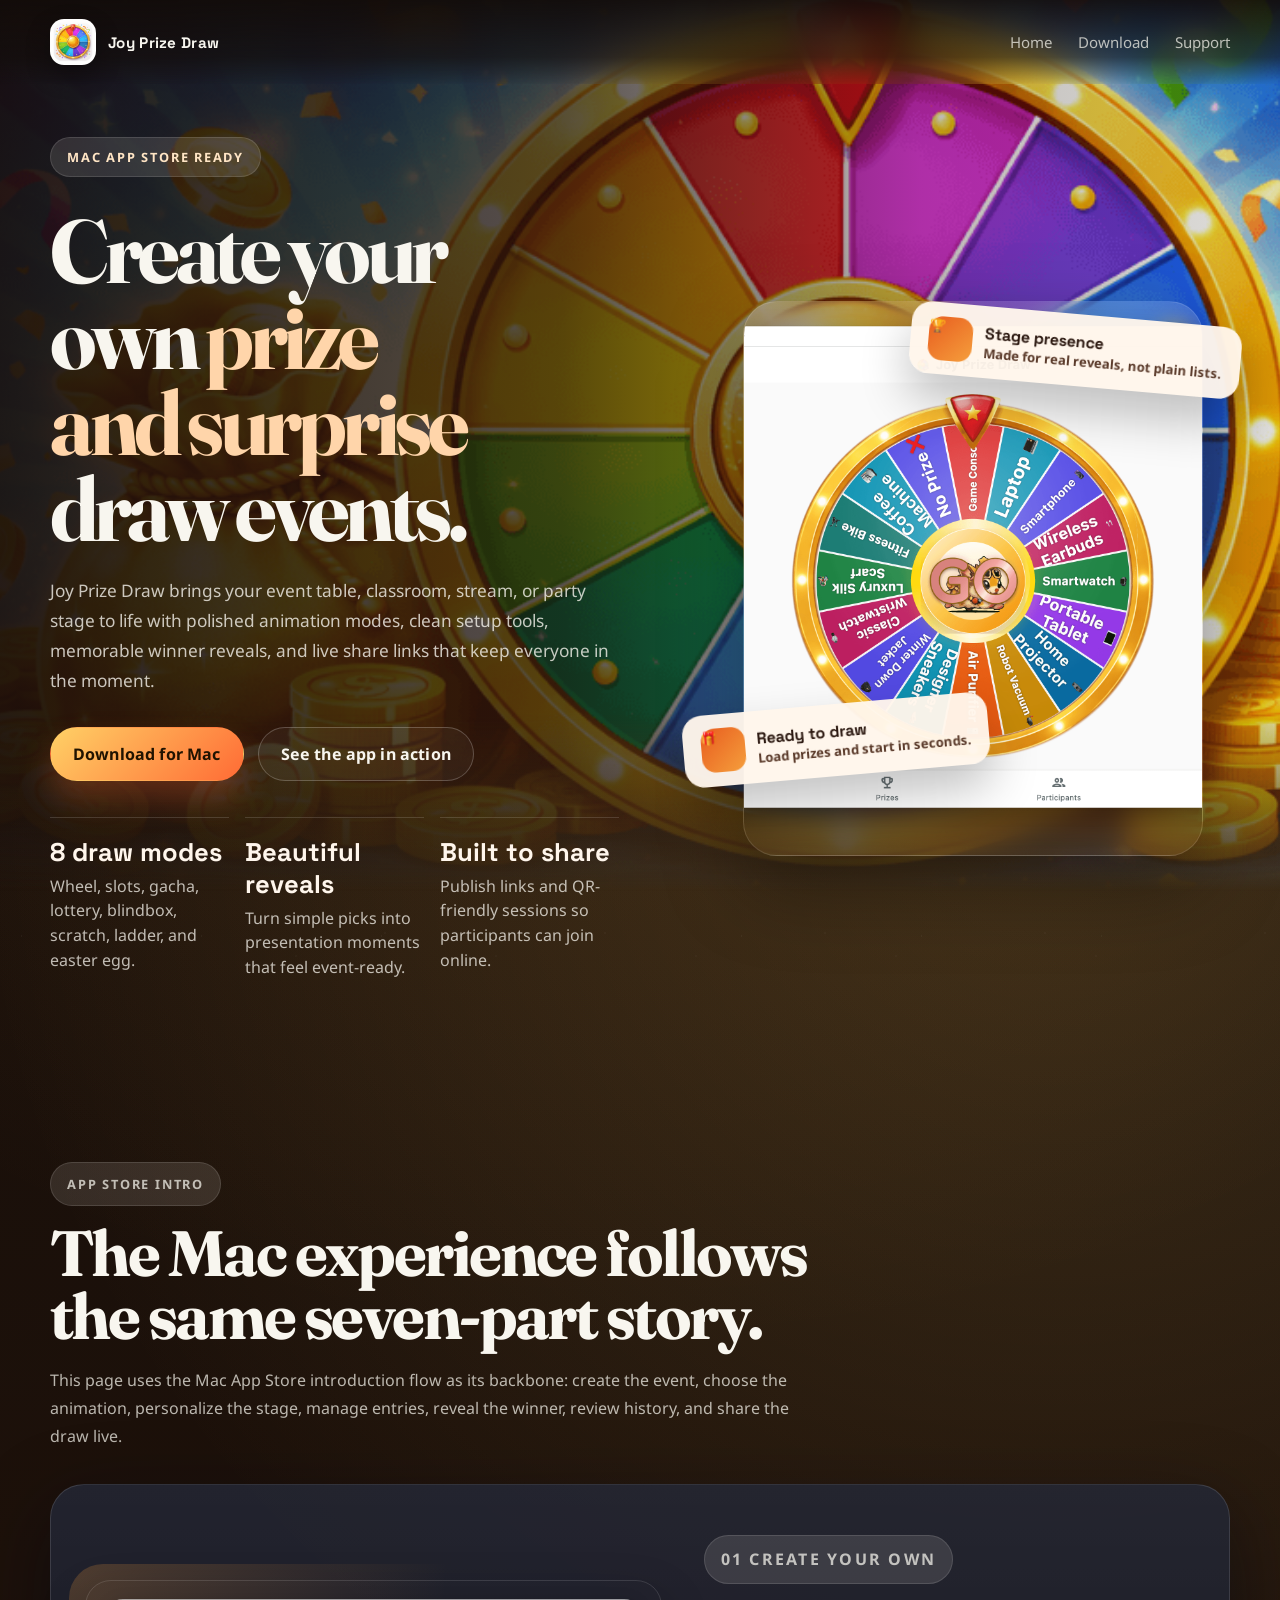
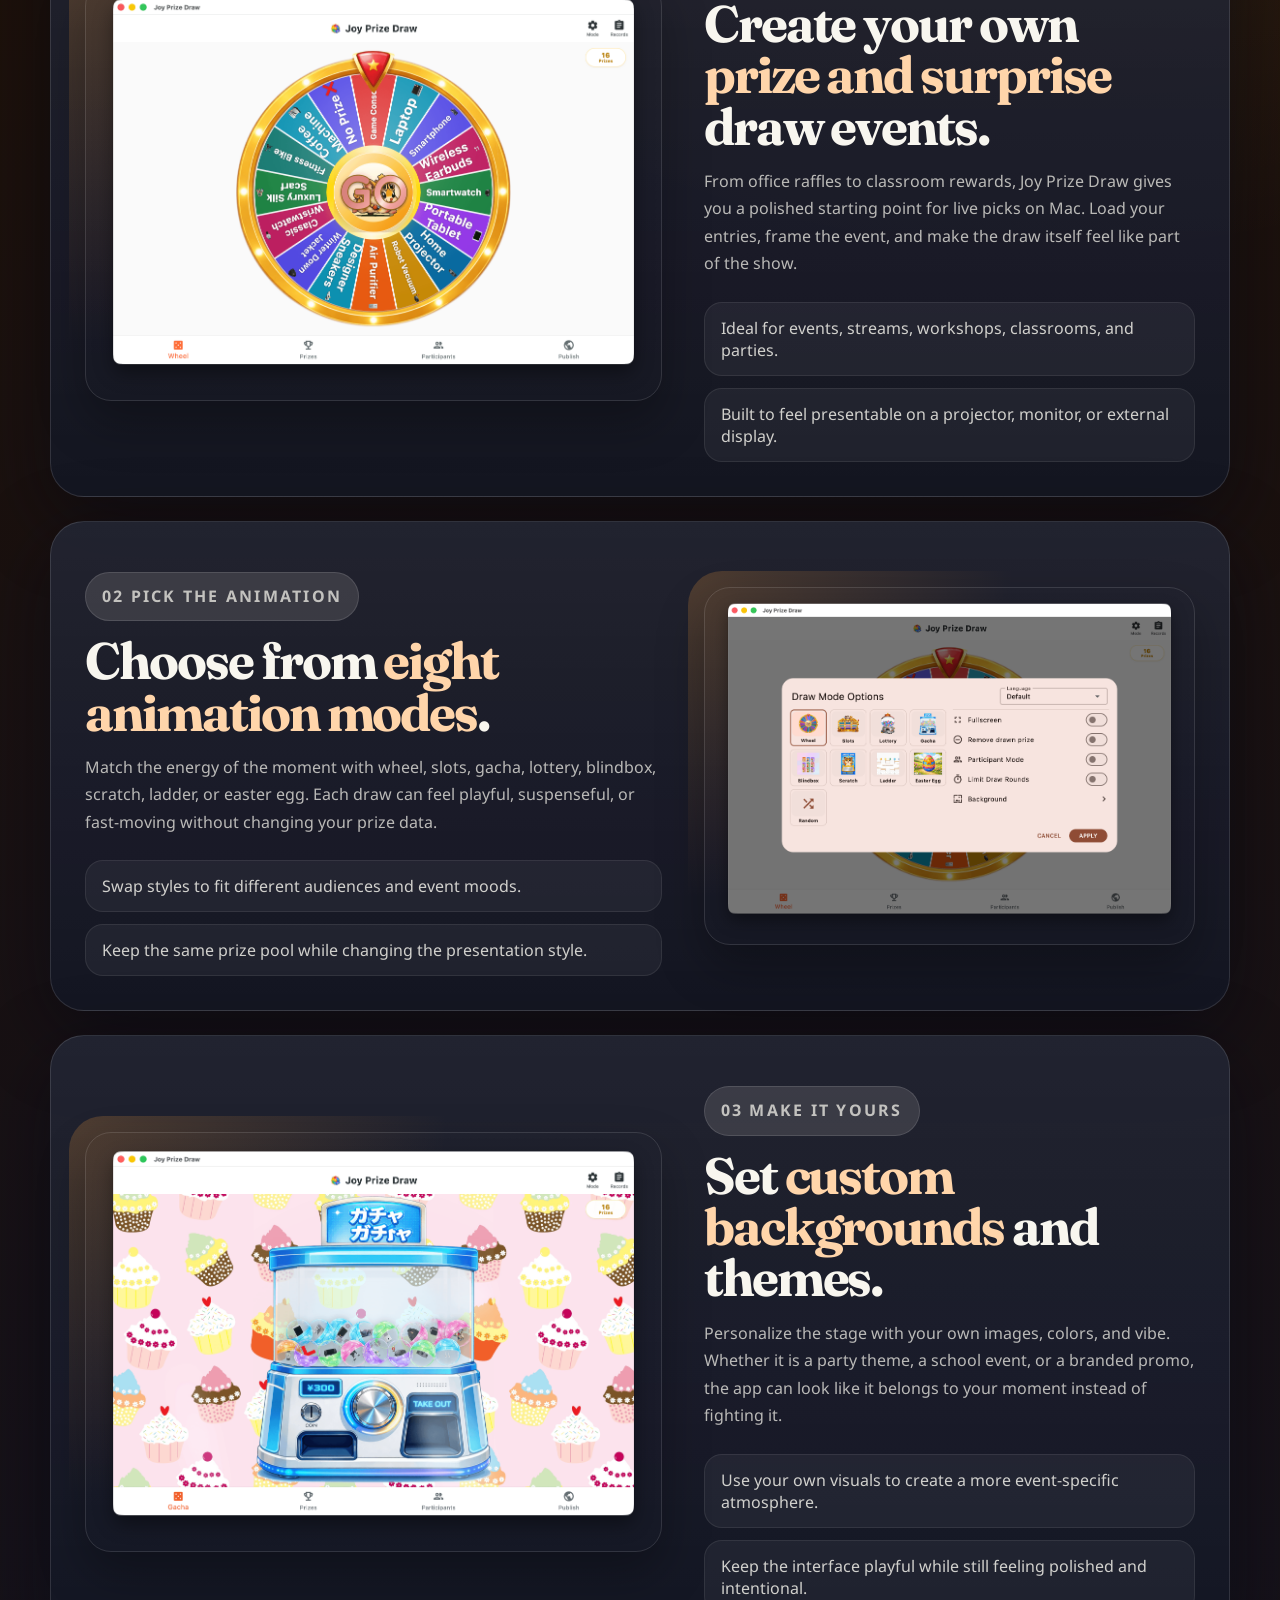
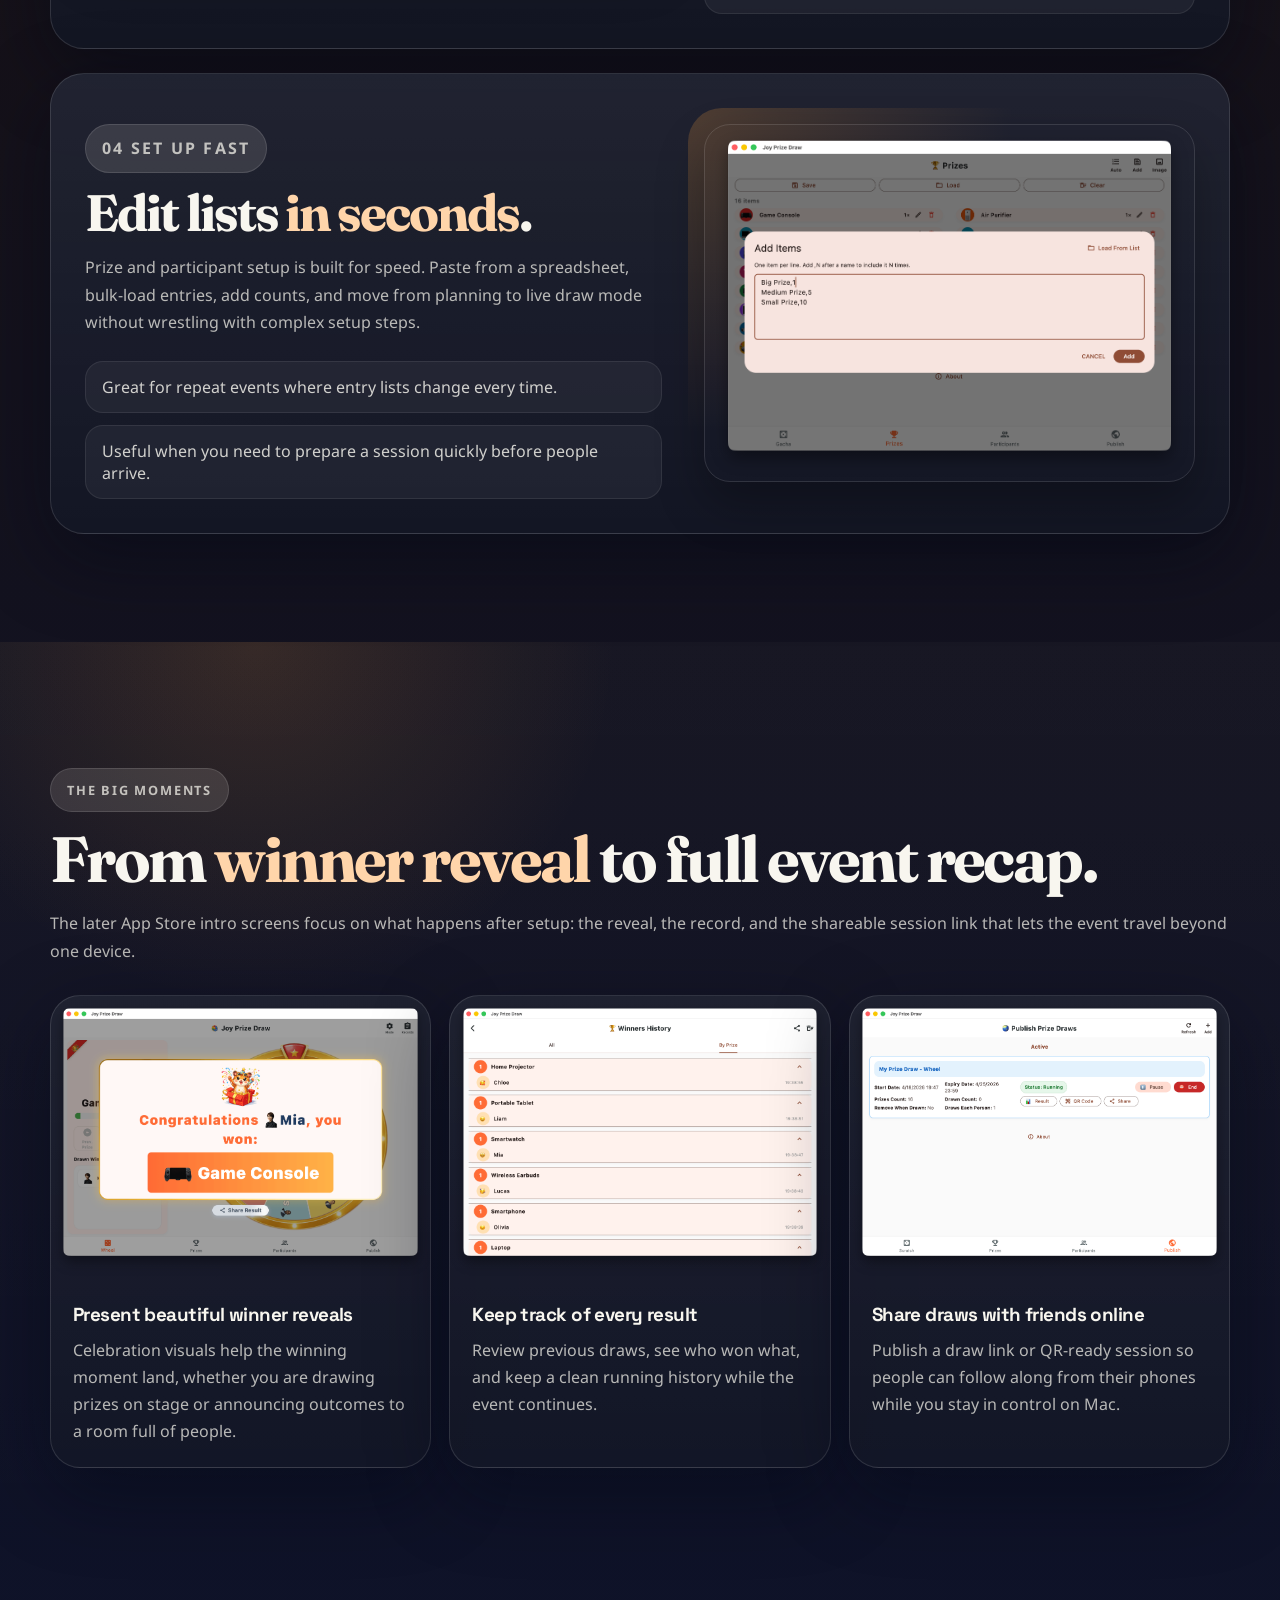
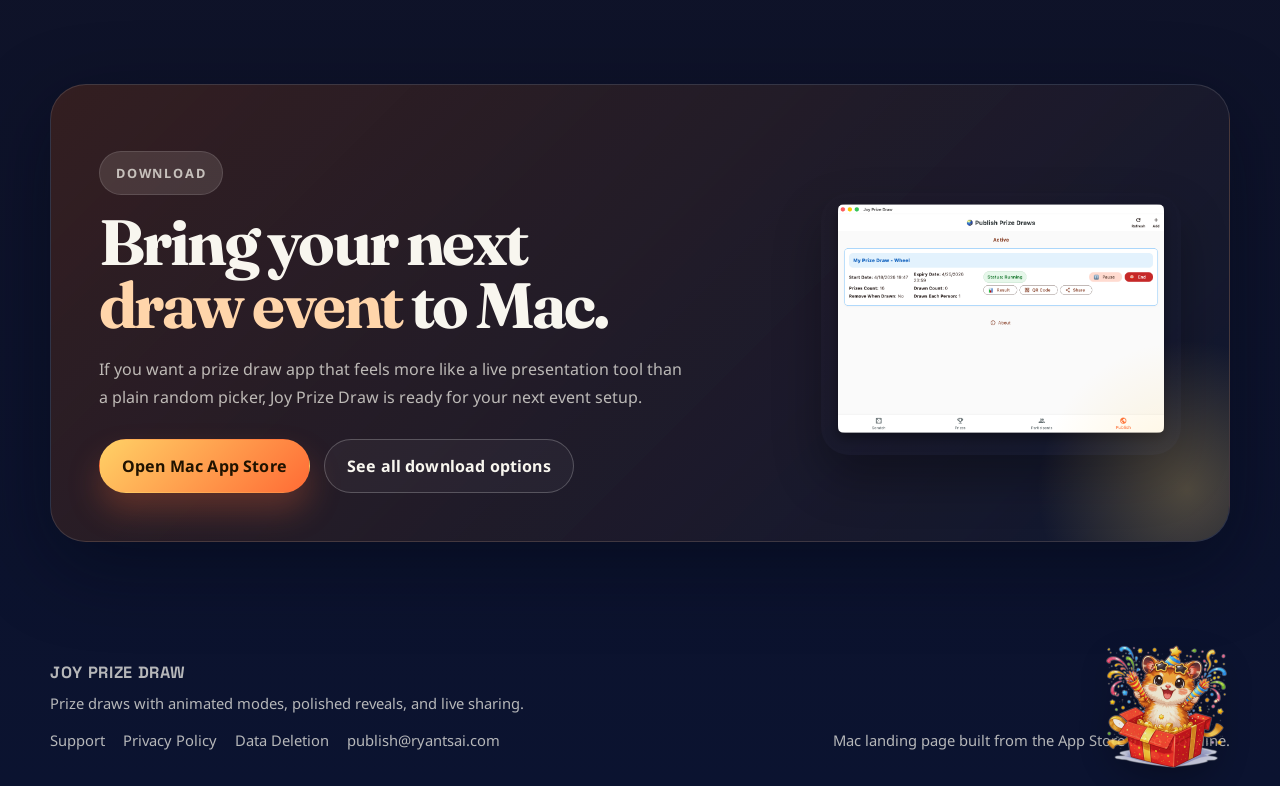
==== commit 0b377e44: "Deploy landing page from be8b1e5" ====
--- a/index.html
+++ b/index.html
@@ -9,15 +9,15 @@
     <title>Joy Prize Draw</title>
     <meta
       name="description"
-      content="Spin the wheel, reveal winners, and run unforgettable prize draws with Joy Prize Draw."
+      content="Create prize and surprise draw events on Mac with animated modes, polished winner reveals, and shareable live sessions."
     />
     <meta
       property="og:title"
-      content="Joy Prize Draw | Prize reveals with real stage presence"
+      content="Joy Prize Draw | Mac-ready prize draws with stage presence"
     />
     <meta
       property="og:description"
-      content="A polished prize draw app for classrooms, parties, streams, and live events."
+      content="Create your own draw events, pick animated modes, reveal winners beautifully, and share live draw links from your Mac."
     />
     <meta property="og:type" content="website" />
     <meta property="og:image" content="assets/img/store_banner.png" />
@@ -26,10 +26,511 @@
     <link rel="preconnect" href="https://fonts.googleapis.com" />
     <link rel="preconnect" href="https://fonts.gstatic.com" crossorigin />
     <link
-      href="https://fonts.googleapis.com/css2?family=Noto+Sans:wght@400;500;700;800&family=Noto+Sans+JP:wght@400;500;700;800&family=Noto+Sans+KR:wght@400;500;700;800&family=Noto+Sans+SC:wght@400;500;700;800&family=Noto+Sans+TC:wght@400;500;700;800&family=Space+Grotesk:wght@500;700&display=swap"
+      href="https://fonts.googleapis.com/css2?family=Noto+Sans:wght@400;500;700;800&family=Fraunces:opsz,wght@9..144,700;9..144,800;9..144,900&family=Space+Grotesk:wght@500;700&display=swap"
       rel="stylesheet"
     />
     <link rel="stylesheet" href="styles.css" />
+    <style>
+      :root {
+        --mac-cream: #fff6ec;
+        --mac-ink: #2b1810;
+        --mac-ink-soft: #5a3a2a;
+        --mac-brand: #e85d1f;
+        --mac-brand-soft: #f59e3c;
+      }
+
+      body {
+        background:
+          radial-gradient(circle at top, rgba(245, 158, 60, 0.16), transparent 24%),
+          radial-gradient(circle at 82% 14%, rgba(255, 209, 102, 0.16), transparent 22%),
+          linear-gradient(180deg, #120c09 0%, #1d110a 28%, #0b1330 100%);
+      }
+
+      .site-header {
+        background: linear-gradient(
+          180deg,
+          rgba(18, 12, 9, 0.92),
+          rgba(18, 12, 9, 0.58) 68%,
+          rgba(18, 12, 9, 0)
+        );
+      }
+
+      .home-hero {
+        position: relative;
+        min-height: 100svh;
+        padding-top: calc(var(--header-height) + 40px);
+        padding-bottom: 56px;
+      }
+
+      .home-hero::before,
+      .home-hero::after {
+        content: "";
+        position: absolute;
+        inset: 0;
+        pointer-events: none;
+      }
+
+      .home-hero::before {
+        opacity: 0.18;
+        background-image:
+          radial-gradient(circle at 12% 20%, rgba(255, 255, 255, 0.22) 0 1px, transparent 1px),
+          radial-gradient(circle at 75% 24%, rgba(255, 255, 255, 0.14) 0 1px, transparent 1px),
+          radial-gradient(circle at 48% 78%, rgba(255, 255, 255, 0.12) 0 1px, transparent 1px);
+        background-size: 180px 180px, 220px 220px, 200px 200px;
+      }
+
+      .home-hero::after {
+        inset: 0 0 14%;
+        background:
+          linear-gradient(90deg, rgba(24, 13, 10, 0.94) 0%, rgba(24, 13, 10, 0.72) 44%, rgba(24, 13, 10, 0.28) 72%, rgba(24, 13, 10, 0.12) 100%),
+          url("assets/img/store_banner.png") center / cover no-repeat;
+        mask-image: linear-gradient(180deg, rgba(0, 0, 0, 1) 80%, transparent 100%);
+      }
+
+      .hero-layout {
+        position: relative;
+        z-index: 1;
+        display: grid;
+        grid-template-columns: minmax(0, 1.02fr) minmax(360px, 0.98fr);
+        gap: clamp(28px, 5vw, 72px);
+        align-items: center;
+        min-height: calc(100svh - var(--header-height) - 40px);
+      }
+
+      .hero-copy {
+        max-width: 41rem;
+      }
+
+      .hero-kicker,
+      .story-kicker,
+      .highlights-kicker,
+      .cta-kicker {
+        display: inline-flex;
+        align-items: center;
+        gap: 10px;
+        padding: 10px 16px;
+        border-radius: 999px;
+        background: rgba(255, 246, 236, 0.12);
+        border: 1px solid rgba(255, 255, 255, 0.12);
+        color: #ffe5c5;
+        font-size: 0.8rem;
+        font-weight: 700;
+        letter-spacing: 0.14em;
+        text-transform: uppercase;
+      }
+
+      .hero-copy h1 {
+        margin: 18px 0 0;
+        font-family: "Fraunces", serif;
+        font-size: clamp(3.4rem, 7vw, 6.8rem);
+        line-height: 0.96;
+        letter-spacing: -0.05em;
+        text-wrap: balance;
+      }
+
+      .hero-copy h1 span,
+      .story-copy h2 span,
+      .showcase-head h2 span,
+      .cta-copy h2 span {
+        color: #ffd5aa;
+      }
+
+      .hero-lead {
+        max-width: 38rem;
+        margin: 24px 0 0;
+        color: rgba(248, 246, 239, 0.78);
+        font-size: 1.08rem;
+        line-height: 1.75;
+      }
+
+      .hero-actions {
+        display: flex;
+        flex-wrap: wrap;
+        gap: 14px;
+        margin-top: 30px;
+      }
+
+      .hero-points {
+        display: grid;
+        grid-template-columns: repeat(3, minmax(0, 1fr));
+        gap: 16px;
+        margin: 36px 0 0;
+        padding: 0;
+        list-style: none;
+      }
+
+      .hero-points li {
+        padding-top: 18px;
+        border-top: 1px solid rgba(255, 255, 255, 0.14);
+      }
+
+      .hero-points strong {
+        display: block;
+        margin-bottom: 6px;
+        font-family: "Space Grotesk", sans-serif;
+        font-size: clamp(1.2rem, 2vw, 1.7rem);
+        color: var(--mac-cream);
+      }
+
+      .hero-points span {
+        color: rgba(248, 246, 239, 0.74);
+        line-height: 1.55;
+      }
+
+      .hero-visual {
+        position: relative;
+        min-height: 660px;
+      }
+
+      .hero-panel {
+        position: absolute;
+        inset: 12% 5% 4% 11%;
+        overflow: hidden;
+        border-radius: 34px;
+        border: 1px solid rgba(255, 255, 255, 0.12);
+        background: linear-gradient(
+          180deg,
+          rgba(255, 246, 236, 0.15),
+          rgba(255, 246, 236, 0.03)
+        );
+        box-shadow: 0 30px 80px rgba(0, 0, 0, 0.35);
+        backdrop-filter: blur(12px);
+      }
+
+      .hero-panel img {
+        width: 100%;
+        height: 100%;
+        object-fit: cover;
+        object-position: top center;
+      }
+
+      .hero-badge {
+        position: absolute;
+        display: inline-flex;
+        align-items: center;
+        gap: 12px;
+        padding: 14px 18px;
+        border-radius: 20px;
+        background: rgba(255, 246, 236, 0.96);
+        color: var(--mac-ink);
+        box-shadow: 0 24px 48px rgba(0, 0, 0, 0.24);
+        font-weight: 700;
+      }
+
+      .hero-badge strong {
+        display: block;
+        font-family: "Space Grotesk", sans-serif;
+        font-size: 1rem;
+      }
+
+      .hero-badge span {
+        display: block;
+        font-size: 0.82rem;
+        color: var(--mac-ink-soft);
+      }
+
+      .hero-badge-left {
+        left: 0;
+        bottom: 16%;
+        transform: rotate(-5deg);
+      }
+
+      .hero-badge-right {
+        right: -2%;
+        top: 14%;
+        transform: rotate(5deg);
+      }
+
+      .hero-badge-icon {
+        display: grid;
+        place-items: center;
+        width: 44px;
+        height: 44px;
+        border-radius: 14px;
+        background: linear-gradient(135deg, var(--mac-brand), var(--mac-brand-soft));
+        color: white;
+        font-size: 1.2rem;
+      }
+
+      .story-section {
+        padding: 108px 0;
+      }
+
+      .story-head {
+        max-width: 48rem;
+        margin-bottom: 34px;
+      }
+
+      .story-head h2,
+      .showcase-head h2,
+      .cta-copy h2 {
+        margin: 16px 0 0;
+        font-family: "Fraunces", serif;
+        font-size: clamp(2.5rem, 5vw, 4.6rem);
+        line-height: 0.98;
+        letter-spacing: -0.04em;
+        text-wrap: balance;
+      }
+
+      .story-head p,
+      .showcase-head p,
+      .cta-copy p {
+        margin: 18px 0 0;
+        color: var(--muted);
+        line-height: 1.75;
+      }
+
+      .story-grid {
+        display: grid;
+        gap: 24px;
+      }
+
+      .story-card {
+        display: grid;
+        grid-template-columns: minmax(0, 1.08fr) minmax(320px, 0.92fr);
+        gap: clamp(20px, 4vw, 42px);
+        align-items: center;
+        padding: clamp(22px, 3vw, 34px);
+        border: 1px solid rgba(255, 255, 255, 0.12);
+        border-radius: 34px;
+        background:
+          linear-gradient(180deg, rgba(255, 255, 255, 0.08), rgba(255, 255, 255, 0.02)),
+          rgba(14, 18, 34, 0.82);
+        box-shadow: var(--shadow);
+      }
+
+      .story-card:nth-child(even) .story-shot {
+        order: 2;
+      }
+
+      .story-card:nth-child(even) .story-copy {
+        order: 1;
+      }
+
+      .story-shot {
+        position: relative;
+      }
+
+      .story-shot::before {
+        content: "";
+        position: absolute;
+        inset: -16px;
+        border-radius: 34px;
+        background: radial-gradient(circle at top left, rgba(245, 158, 60, 0.22), transparent 50%);
+        z-index: 0;
+      }
+
+      .story-shot img {
+        position: relative;
+        z-index: 1;
+        width: 100%;
+        border-radius: 26px;
+        border: 1px solid rgba(255, 255, 255, 0.12);
+        box-shadow: 0 22px 48px rgba(0, 0, 0, 0.28);
+      }
+
+      .story-copy {
+        position: relative;
+        z-index: 1;
+      }
+
+      .story-copy h2 {
+        margin: 14px 0 0;
+        font-family: "Fraunces", serif;
+        font-size: clamp(2rem, 4vw, 3.4rem);
+        line-height: 1;
+        letter-spacing: -0.04em;
+      }
+
+      .story-copy p {
+        margin: 16px 0 0;
+        color: var(--muted);
+        line-height: 1.72;
+        font-size: 1rem;
+      }
+
+      .story-notes {
+        display: grid;
+        gap: 12px;
+        margin: 24px 0 0;
+        padding: 0;
+        list-style: none;
+      }
+
+      .story-notes li {
+        padding: 14px 16px;
+        border-radius: 18px;
+        background: rgba(255, 255, 255, 0.05);
+        border: 1px solid rgba(255, 255, 255, 0.08);
+        color: rgba(248, 246, 239, 0.82);
+      }
+
+      .showcase-section {
+        padding: 108px 0;
+        background:
+          linear-gradient(180deg, rgba(255, 255, 255, 0.02), rgba(255, 255, 255, 0)),
+          radial-gradient(circle at 20% 0%, rgba(245, 158, 60, 0.14), transparent 26%);
+      }
+
+      .showcase-grid {
+        display: grid;
+        grid-template-columns: repeat(3, minmax(0, 1fr));
+        gap: 18px;
+        margin-top: 30px;
+      }
+
+      .showcase-card {
+        overflow: hidden;
+        border: 1px solid rgba(255, 255, 255, 0.12);
+        border-radius: 30px;
+        background:
+          linear-gradient(180deg, rgba(255, 255, 255, 0.07), rgba(255, 255, 255, 0.02)),
+          rgba(14, 18, 34, 0.76);
+        box-shadow: var(--shadow);
+      }
+
+      .showcase-card img {
+        width: 100%;
+        aspect-ratio: 4 / 3;
+        object-fit: cover;
+        object-position: top center;
+      }
+
+      .showcase-copy {
+        padding: 22px;
+      }
+
+      .showcase-copy h3 {
+        margin: 0;
+        font-family: "Space Grotesk", sans-serif;
+        font-size: 1.18rem;
+        letter-spacing: -0.03em;
+      }
+
+      .showcase-copy p {
+        margin: 10px 0 0;
+        color: var(--muted);
+        line-height: 1.68;
+      }
+
+      .cta-panel {
+        padding: 108px 0 120px;
+      }
+
+      .cta-shell {
+        position: relative;
+        overflow: hidden;
+        display: grid;
+        grid-template-columns: minmax(0, 1fr) minmax(280px, 0.8fr);
+        gap: 24px;
+        align-items: center;
+        padding: clamp(28px, 5vw, 48px);
+        border: 1px solid rgba(255, 255, 255, 0.12);
+        border-radius: 36px;
+        background:
+          linear-gradient(135deg, rgba(232, 93, 31, 0.18), rgba(17, 27, 55, 0.72)),
+          rgba(12, 17, 33, 0.9);
+        box-shadow: var(--shadow);
+      }
+
+      .cta-shell::after {
+        content: "";
+        position: absolute;
+        inset: auto -10% -24% auto;
+        width: 320px;
+        height: 320px;
+        border-radius: 50%;
+        background: radial-gradient(circle, rgba(255, 209, 102, 0.26), transparent 66%);
+        pointer-events: none;
+      }
+
+      .cta-actions {
+        display: flex;
+        flex-wrap: wrap;
+        gap: 14px;
+        margin-top: 28px;
+      }
+
+      .cta-visual {
+        position: relative;
+        min-height: 260px;
+      }
+
+      .cta-visual img {
+        position: absolute;
+        right: 0;
+        bottom: -12px;
+        width: min(100%, 360px);
+        border-radius: 28px;
+        box-shadow: 0 24px 48px rgba(0, 0, 0, 0.3);
+      }
+
+      @media (max-width: 1120px) {
+        .hero-layout,
+        .story-card,
+        .cta-shell {
+          grid-template-columns: 1fr;
+        }
+
+        .showcase-grid {
+          grid-template-columns: repeat(2, minmax(0, 1fr));
+        }
+
+        .story-card:nth-child(even) .story-shot,
+        .story-card:nth-child(even) .story-copy {
+          order: initial;
+        }
+
+        .hero-visual {
+          min-height: 560px;
+        }
+      }
+
+      @media (max-width: 860px) {
+        .hero-points,
+        .showcase-grid {
+          grid-template-columns: 1fr;
+        }
+
+        .home-hero {
+          padding-top: 26px;
+        }
+
+        .hero-layout {
+          min-height: auto;
+        }
+
+        .hero-visual {
+          min-height: 460px;
+        }
+      }
+
+      @media (max-width: 620px) {
+        .hero-panel {
+          inset: 14% 0 6%;
+        }
+
+        .hero-badge-left {
+          left: 0;
+          bottom: 6%;
+        }
+
+        .hero-badge-right {
+          right: 0;
+          top: 8%;
+        }
+
+        .hero-badge {
+          padding: 12px 14px;
+        }
+
+        .story-section,
+        .showcase-section,
+        .cta-panel {
+          padding: 84px 0;
+        }
+      }
+    </style>
   </head>
   <body>
     <div class="page-shell">
@@ -39,155 +540,260 @@
           <span>Joy Prize Draw</span>
         </a>
         <nav class="site-nav" aria-label="Primary">
-          <a id="nav-modes" href="#modes">Modes</a>
-          <a id="nav-flow" href="#workflow">Workflow</a>
-          <a id="nav-organizers" href="#organizers">Organizers</a>
-          <a id="nav-faq" href="#faq">FAQ</a>
+          <a href="#top">Home</a>
+          <a href="redirect.html">Download</a>
+          <a href="#support">Support</a>
         </nav>
-        <div class="language-control">
-          <label id="language-label" for="locale-select">Language</label>
-          <select id="locale-select" aria-labelledby="language-label"></select>
-        </div>
       </header>
 
       <main>
-        <section class="hero" id="top">
-          <div class="hero-noise"></div>
-          <div class="hero-backdrop"></div>
-          <div class="hero-grid container">
-            <div class="hero-copy reveal reveal-visible">
-              <p class="eyebrow" id="hero-eyebrow"></p>
-              <h1 id="hero-title"></h1>
-              <p class="hero-lead" id="hero-lead"></p>
+        <section class="home-hero" id="top">
+          <div class="container hero-layout">
+            <div class="hero-copy">
+              <p class="hero-kicker">Mac App Store Ready</p>
+              <h1>Create your own <span>prize and surprise</span> draw events.</h1>
+              <p class="hero-lead">
+                Joy Prize Draw brings your event table, classroom, stream, or party
+                stage to life with polished animation modes, clean setup tools,
+                memorable winner reveals, and live share links that keep everyone in
+                the moment.
+              </p>
               <div class="hero-actions">
-                <a class="button button-primary" id="hero-primary-cta" href="#modes"></a>
-                <a class="button button-secondary" id="hero-secondary-cta" href="#organizers"></a>
-                <a class="button button-secondary" href="redirect.html">Download App</a>
-              </div>
-              <ul class="hero-stats" id="hero-stats"></ul>
-              <p class="hero-note" id="hero-note"></p>
+                <a class="button button-primary" href="redirect.html">Download for Mac</a>
+                <a class="button button-secondary" href="#story">See the app in action</a>
+              </div>
+              <ul class="hero-points">
+                <li>
+                  <strong>8 draw modes</strong>
+                  <span>Wheel, slots, gacha, lottery, blindbox, scratch, ladder, and easter egg.</span>
+                </li>
+                <li>
+                  <strong>Beautiful reveals</strong>
+                  <span>Turn simple picks into presentation moments that feel event-ready.</span>
+                </li>
+                <li>
+                  <strong>Built to share</strong>
+                  <span>Publish links and QR-friendly sessions so participants can join online.</span>
+                </li>
+              </ul>
             </div>
 
-            <div class="hero-visual reveal reveal-visible" aria-hidden="true">
-              <div class="visual-halo halo-one"></div>
-              <div class="visual-halo halo-two"></div>
-              <img class="visual-banner" src="assets/img/store_banner.png" alt="" />
-              <img class="visual-wheel" src="assets/img/prize_wheel.png" alt="" />
-              <img
-                class="visual-machine visual-gacha"
-                src="assets/img/gacha_machine.png"
-                alt=""
-              />
-              <img
-                class="visual-machine visual-slot"
-                src="assets/img/slot_machine.png"
-                alt=""
-              />
-              <img
-                class="visual-machine visual-lottery"
-                src="assets/img/lottery_machine.png"
-                alt=""
-              />
-              <div class="visual-chip chip-top" id="visual-chip-top"></div>
-              <div class="visual-chip chip-bottom" id="visual-chip-bottom"></div>
-              <img class="hamster hamster-hero" src="assets/img/hamster_peek_right.png" alt="" aria-hidden="true" />
+            <div class="hero-visual" aria-hidden="true">
+              <div class="hero-panel">
+                <img src="assets/img/mac-wheel.png" alt="" />
+              </div>
+              <div class="hero-badge hero-badge-left">
+                <span class="hero-badge-icon">🎁</span>
+                <div>
+                  <strong>Ready to draw</strong>
+                  <span>Load prizes and start in seconds.</span>
+                </div>
+              </div>
+              <div class="hero-badge hero-badge-right">
+                <span class="hero-badge-icon">🏆</span>
+                <div>
+                  <strong>Stage presence</strong>
+                  <span>Made for real reveals, not plain lists.</span>
+                </div>
+              </div>
             </div>
           </div>
         </section>
 
-        <section class="section section-modes container reveal" id="modes">
-          <div class="section-head">
-            <p class="eyebrow" id="modes-eyebrow"></p>
-            <h2 id="modes-title"></h2>
-            <p id="modes-intro"></p>
+        <section class="story-section container" id="story">
+          <div class="story-head">
+            <p class="story-kicker">App Store Intro</p>
+            <h2>The Mac experience follows the same <span>seven-part story</span>.</h2>
+            <p>
+              This page uses the Mac App Store introduction flow as its backbone:
+              create the event, choose the animation, personalize the stage, manage
+              entries, reveal the winner, review history, and share the draw live.
+            </p>
           </div>
-          <div class="mode-grid" id="mode-grid"></div>
-          <img class="hamster hamster-modes" src="assets/img/hamster_up1.png" alt="" aria-hidden="true" />
+
+          <div class="story-grid">
+            <article class="story-card">
+              <div class="story-shot">
+                <img src="assets/img/mac-wheel.png" alt="Joy Prize Draw wheel mode on macOS" />
+              </div>
+              <div class="story-copy">
+                <p class="story-kicker">01 Create Your Own</p>
+                <h2>Create your own <span>prize and surprise</span> draw events.</h2>
+                <p>
+                  From office raffles to classroom rewards, Joy Prize Draw gives you
+                  a polished starting point for live picks on Mac. Load your entries,
+                  frame the event, and make the draw itself feel like part of the show.
+                </p>
+                <ul class="story-notes">
+                  <li>Ideal for events, streams, workshops, classrooms, and parties.</li>
+                  <li>Built to feel presentable on a projector, monitor, or external display.</li>
+                </ul>
+              </div>
+            </article>
+
+            <article class="story-card">
+              <div class="story-shot">
+                <img src="assets/img/mac-modes.png" alt="Joy Prize Draw draw mode selection on macOS" />
+              </div>
+              <div class="story-copy">
+                <p class="story-kicker">02 Pick the Animation</p>
+                <h2>Choose from <span>eight animation modes</span>.</h2>
+                <p>
+                  Match the energy of the moment with wheel, slots, gacha, lottery,
+                  blindbox, scratch, ladder, or easter egg. Each draw can feel playful,
+                  suspenseful, or fast-moving without changing your prize data.
+                </p>
+                <ul class="story-notes">
+                  <li>Swap styles to fit different audiences and event moods.</li>
+                  <li>Keep the same prize pool while changing the presentation style.</li>
+                </ul>
+              </div>
+            </article>
+
+            <article class="story-card">
+              <div class="story-shot">
+                <img src="assets/img/mac-gacha.png" alt="Joy Prize Draw customized background and themed presentation on macOS" />
+              </div>
+              <div class="story-copy">
+                <p class="story-kicker">03 Make It Yours</p>
+                <h2>Set <span>custom backgrounds</span> and themes.</h2>
+                <p>
+                  Personalize the stage with your own images, colors, and vibe. Whether
+                  it is a party theme, a school event, or a branded promo, the app can
+                  look like it belongs to your moment instead of fighting it.
+                </p>
+                <ul class="story-notes">
+                  <li>Use your own visuals to create a more event-specific atmosphere.</li>
+                  <li>Keep the interface playful while still feeling polished and intentional.</li>
+                </ul>
+              </div>
+            </article>
+
+            <article class="story-card">
+              <div class="story-shot">
+                <img src="assets/img/mac-prizes.png" alt="Joy Prize Draw prize editing screen on macOS" />
+              </div>
+              <div class="story-copy">
+                <p class="story-kicker">04 Set Up Fast</p>
+                <h2>Edit lists <span>in seconds</span>.</h2>
+                <p>
+                  Prize and participant setup is built for speed. Paste from a spreadsheet,
+                  bulk-load entries, add counts, and move from planning to live draw mode
+                  without wrestling with complex setup steps.
+                </p>
+                <ul class="story-notes">
+                  <li>Great for repeat events where entry lists change every time.</li>
+                  <li>Useful when you need to prepare a session quickly before people arrive.</li>
+                </ul>
+              </div>
+            </article>
+          </div>
         </section>
 
-        <section class="section section-workflow reveal" id="workflow">
-          <div class="container workflow-grid">
-            <div class="workflow-copy">
-              <p class="eyebrow" id="workflow-eyebrow"></p>
-              <h2 id="workflow-title"></h2>
-              <p class="section-lead" id="workflow-intro"></p>
-              <ol class="story-steps" id="workflow-steps"></ol>
+        <section class="showcase-section">
+          <div class="container">
+            <div class="showcase-head">
+              <p class="highlights-kicker">The Big Moments</p>
+              <h2>From <span>winner reveal</span> to full event recap.</h2>
+              <p>
+                The later App Store intro screens focus on what happens after setup:
+                the reveal, the record, and the shareable session link that lets the
+                event travel beyond one device.
+              </p>
             </div>
-            <div class="workflow-media" aria-hidden="true">
-              <img class="workflow-thumbnail thumb-wheel" src="assets/img/prizewheel_thumbnail.png" alt="" />
-              <img class="workflow-thumbnail thumb-gacha" src="assets/img/gacha_thumbnail.png" alt="" />
-              <img class="workflow-thumbnail thumb-slot" src="assets/img/slots_thumbnail.png" alt="" />
-              <img class="workflow-thumbnail thumb-lottery" src="assets/img/lottery_thumbnail.png" alt="" />
-              <img class="hamster hamster-workflow" src="assets/img/hamster_peek_left.png" alt="" />
+
+            <div class="showcase-grid">
+              <article class="showcase-card">
+                <img src="assets/img/mac-winner.png" alt="Joy Prize Draw winner reveal on macOS" />
+                <div class="showcase-copy">
+                  <h3>Present beautiful winner reveals</h3>
+                  <p>
+                    Celebration visuals help the winning moment land, whether you are
+                    drawing prizes on stage or announcing outcomes to a room full of people.
+                  </p>
+                </div>
+              </article>
+
+              <article class="showcase-card">
+                <img src="assets/img/mac-history.png" alt="Joy Prize Draw history view on macOS" />
+                <div class="showcase-copy">
+                  <h3>Keep track of every result</h3>
+                  <p>
+                    Review previous draws, see who won what, and keep a clean running
+                    history while the event continues.
+                  </p>
+                </div>
+              </article>
+
+              <article class="showcase-card">
+                <img src="assets/img/mac-publish.png" alt="Joy Prize Draw publish and share view on macOS" />
+                <div class="showcase-copy">
+                  <h3>Share draws with friends online</h3>
+                  <p>
+                    Publish a draw link or QR-ready session so people can follow along
+                    from their phones while you stay in control on Mac.
+                  </p>
+                </div>
+              </article>
             </div>
           </div>
         </section>
 
-        <section class="section section-organizers container reveal" id="organizers">
-          <div class="organizer-media" aria-hidden="true">
-            <img class="organizer-main" src="assets/img/store_banner.png" alt="" />
-            <div class="organizer-strip">
-              <img src="assets/img/blindbox_thumbnail.png" alt="" />
-              <img src="assets/img/ladder_thumbnail.png" alt="" />
-              <img src="assets/img/scratch_thumbnail.png" alt="" />
+        <section class="cta-panel container">
+          <div class="cta-shell">
+            <div class="cta-copy">
+              <p class="cta-kicker">Download</p>
+              <h2>Bring your next <span>draw event</span> to Mac.</h2>
+              <p>
+                If you want a prize draw app that feels more like a live presentation
+                tool than a plain random picker, Joy Prize Draw is ready for your next
+                event setup.
+              </p>
+              <div class="cta-actions">
+                <a class="button button-primary" href="https://apps.apple.com/sn/app/joy-prize-draw/id6760652642?platform=mac">Open Mac App Store</a>
+                <a class="button button-secondary" href="redirect.html">See all download options</a>
+              </div>
             </div>
-            <img class="hamster hamster-organizers" src="assets/img/hamster_up2.png" alt="" aria-hidden="true" />
-          </div>
-          <div class="organizer-copy">
-            <p class="eyebrow" id="organizers-eyebrow"></p>
-            <h2 id="organizers-title"></h2>
-            <p class="section-lead" id="organizers-intro"></p>
-            <div class="feature-list" id="feature-list"></div>
+            <div class="cta-visual" aria-hidden="true">
+              <img src="assets/img/mac-publish.png" alt="" />
+            </div>
           </div>
         </section>
-
-        <section class="section section-audiences container reveal" id="audiences">
-          <div class="section-head compact">
-            <p class="eyebrow" id="audiences-eyebrow"></p>
-            <h2 id="audiences-title"></h2>
-            <p id="audiences-intro"></p>
-          </div>
-          <div class="audience-grid" id="audience-grid"></div>
-          <img class="hamster hamster-audiences" src="assets/img/hamster_peek_right_wink.png" alt="" aria-hidden="true" />
-        </section>
-
-        <section class="section section-faq container reveal" id="faq">
-          <div class="section-head compact">
-            <p class="eyebrow" id="faq-eyebrow"></p>
-            <h2 id="faq-title"></h2>
-          </div>
-          <div class="faq-list" id="faq-list"></div>
-          <img class="hamster hamster-faq" src="assets/img/hamster_peek_left_wink.png" alt="" aria-hidden="true" />
-        </section>
-
       </main>
 
-      <footer class="site-footer container">
-        <img class="hamster hamster-footer" src="assets/img/hamster_celebrate.png" alt="" aria-hidden="true" />
+      <footer class="site-footer container" id="support">
+        <img
+          class="hamster hamster-footer"
+          src="assets/img/hamster_celebrate.png"
+          alt=""
+          aria-hidden="true"
+        />
         <div>
           <p class="footer-brand">Joy Prize Draw</p>
-          <p id="footer-tagline"></p>
+          <p id="footer-tagline">
+            Prize draws with animated modes, polished reveals, and live sharing.
+          </p>
           <div class="footer-links" aria-label="Support links">
             <a href="mailto:publish@ryantsai.com">Support</a>
-            <a href="https://ryantsai.github.io/JoyPrizeDrawWeb/privacy.html" target="_blank" rel="noreferrer">Privacy Policy</a>
-            <a href="https://ryantsai.github.io/JoyPrizeDrawWeb/data-deletion.html" target="_blank" rel="noreferrer">Data Deletion</a>
+            <a
+              href="https://ryantsai.github.io/JoyPrizeDrawWeb/privacy.html"
+              target="_blank"
+              rel="noreferrer"
+            >
+              Privacy Policy
+            </a>
+            <a
+              href="https://ryantsai.github.io/JoyPrizeDrawWeb/data-deletion.html"
+              target="_blank"
+              rel="noreferrer"
+            >
+              Data Deletion
+            </a>
             <a href="mailto:publish@ryantsai.com">publish@ryantsai.com</a>
           </div>
         </div>
-        <p id="footer-meta"></p>
+        <p id="footer-meta">Mac landing page built from the App Store intro storyline.</p>
       </footer>
     </div>
-
-    <script src="locales/en.js"></script>
-    <script src="locales/ja.js"></script>
-    <script src="locales/zh.js"></script>
-    <script src="locales/zh-cn.js"></script>
-    <script src="locales/zh-tw.js"></script>
-    <script src="locales/ko.js"></script>
-    <script src="locales/fr.js"></script>
-    <script src="locales/de.js"></script>
-    <script src="locales/es.js"></script>
-    <script src="locales/it.js"></script>
-    <script src="script.js"></script>
   </body>
 </html>
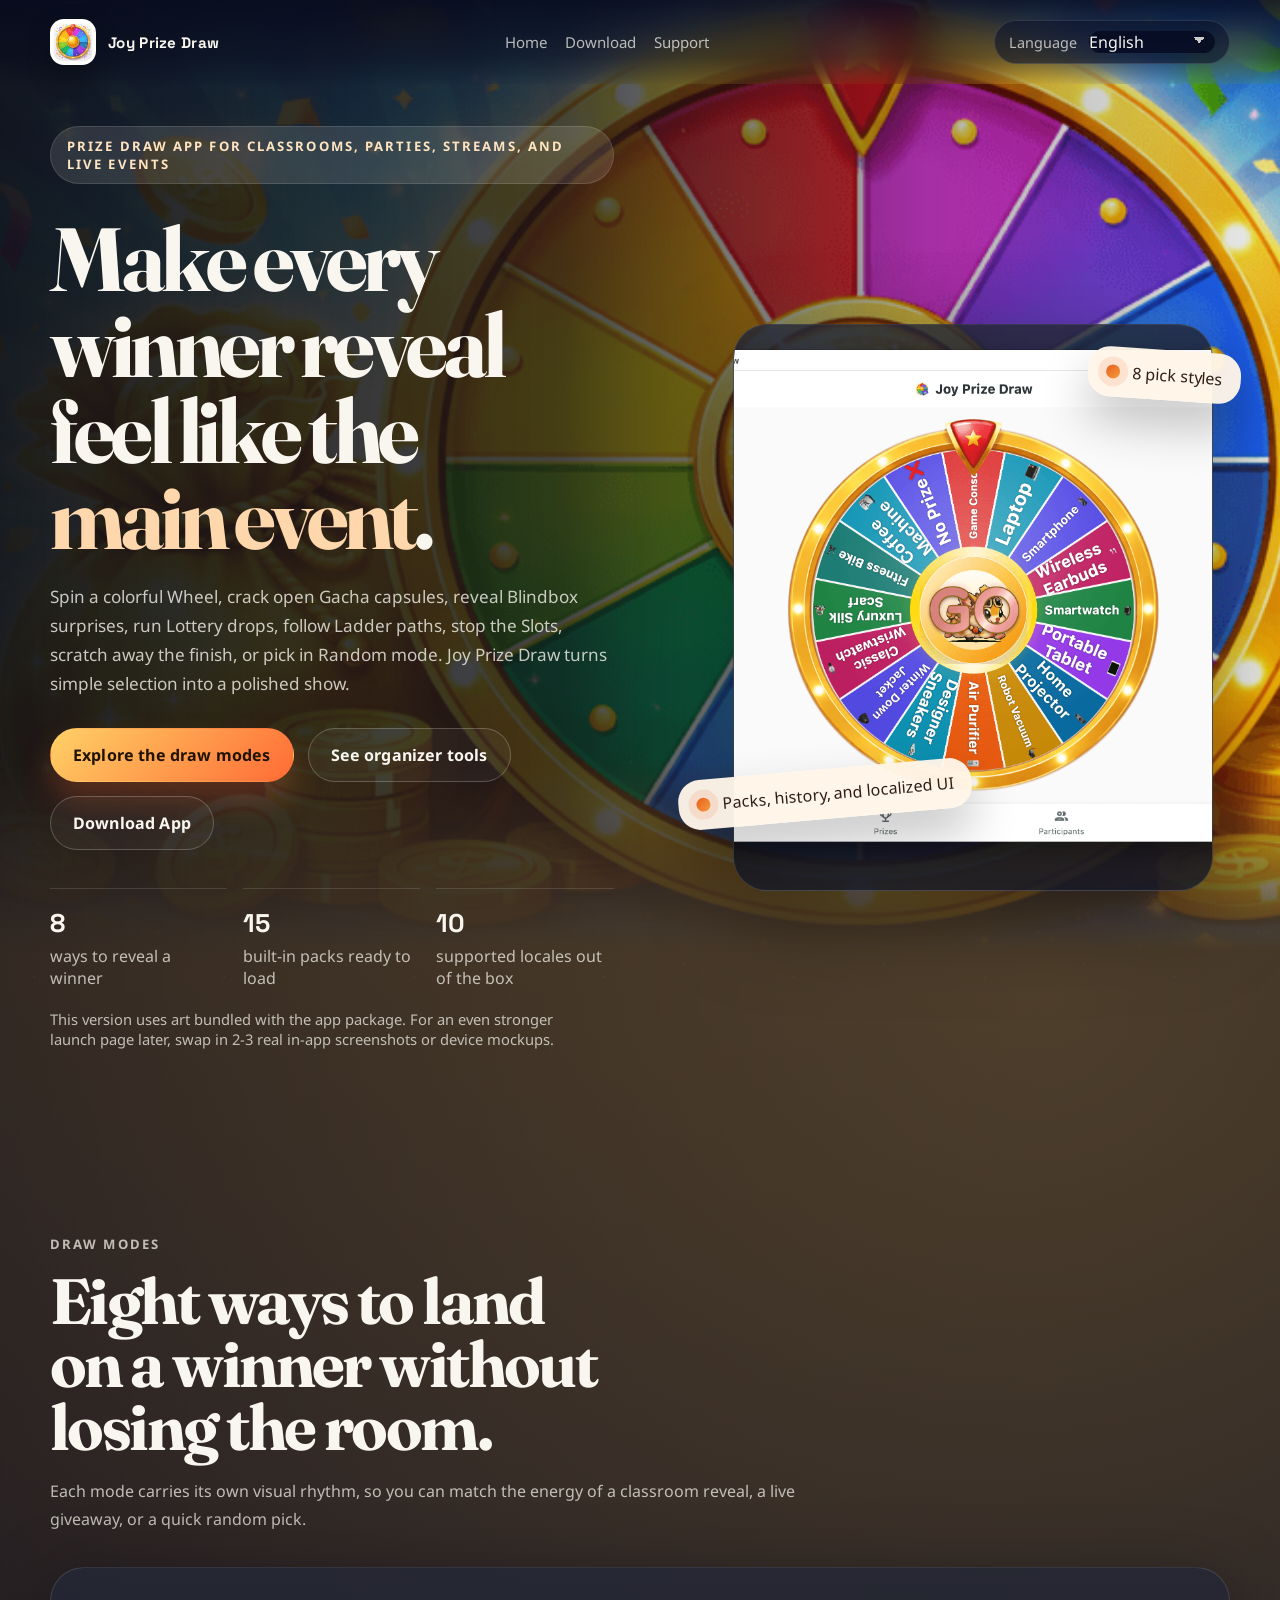
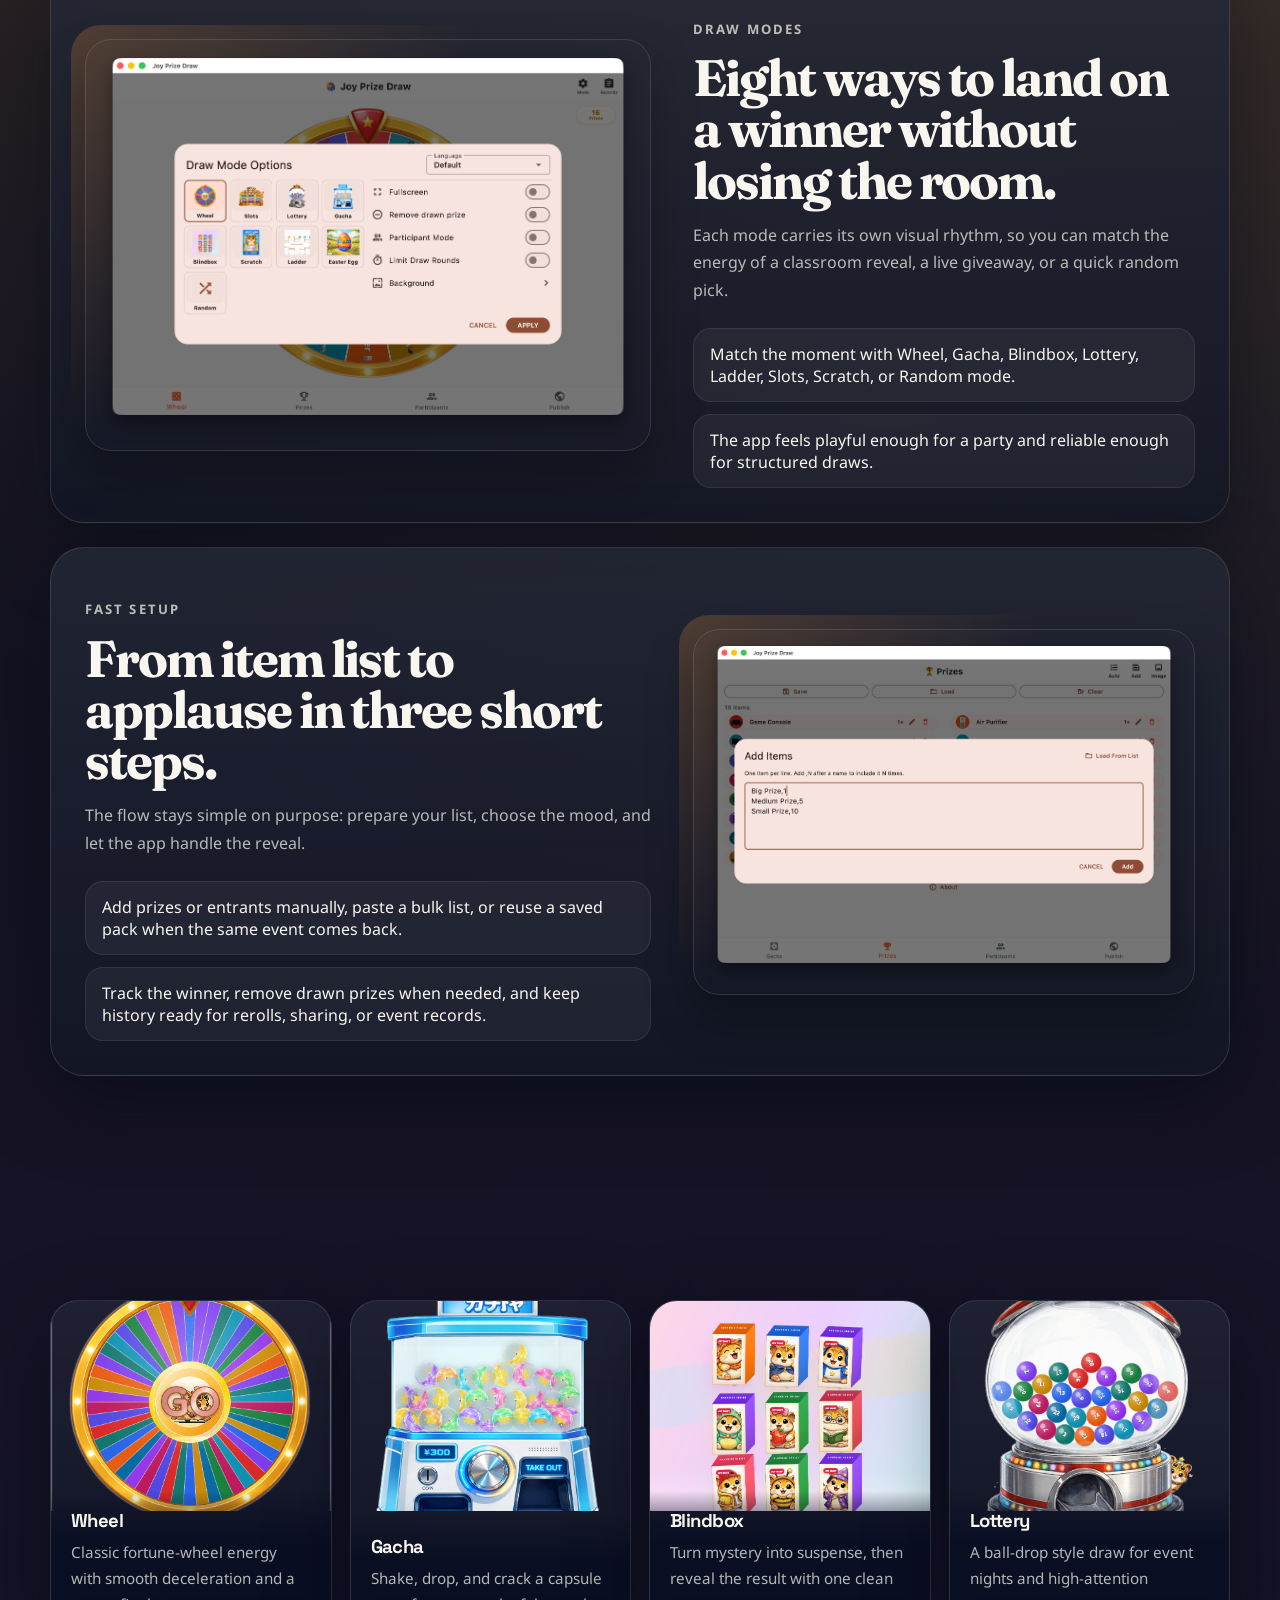
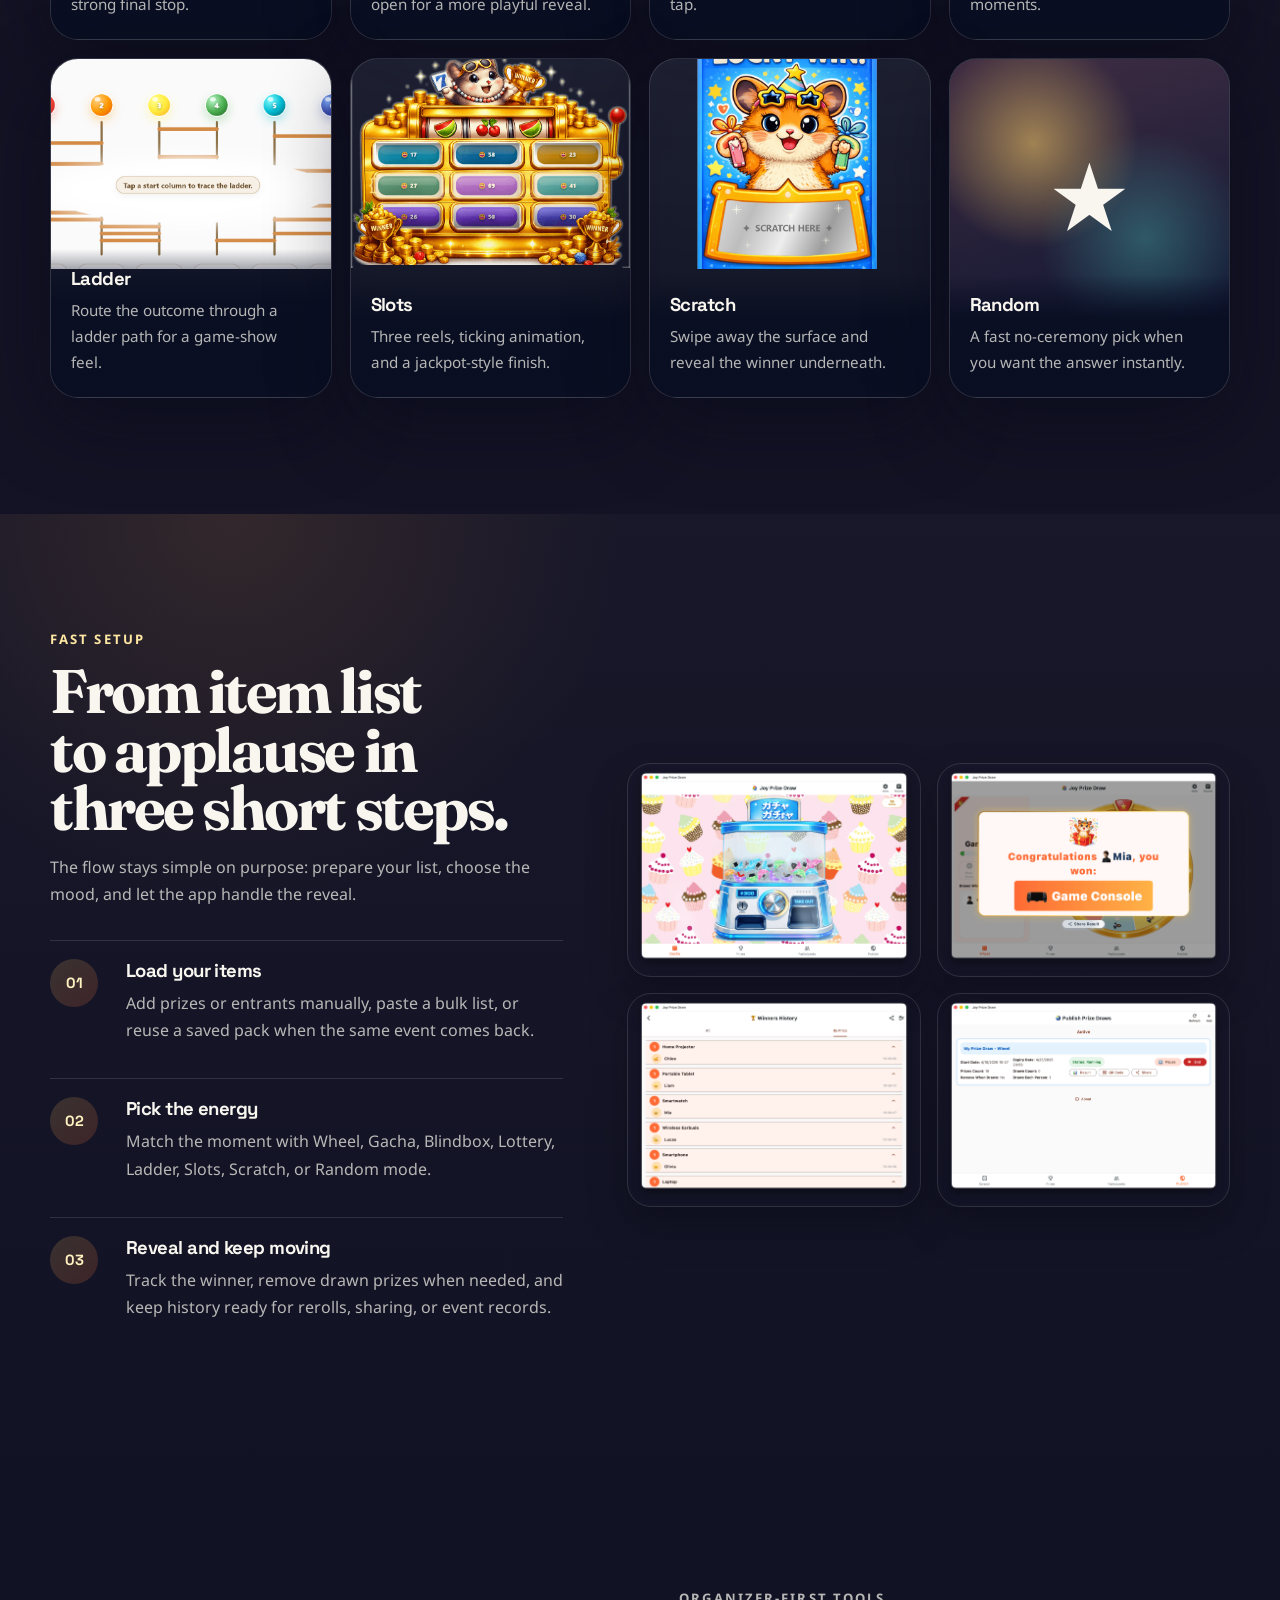
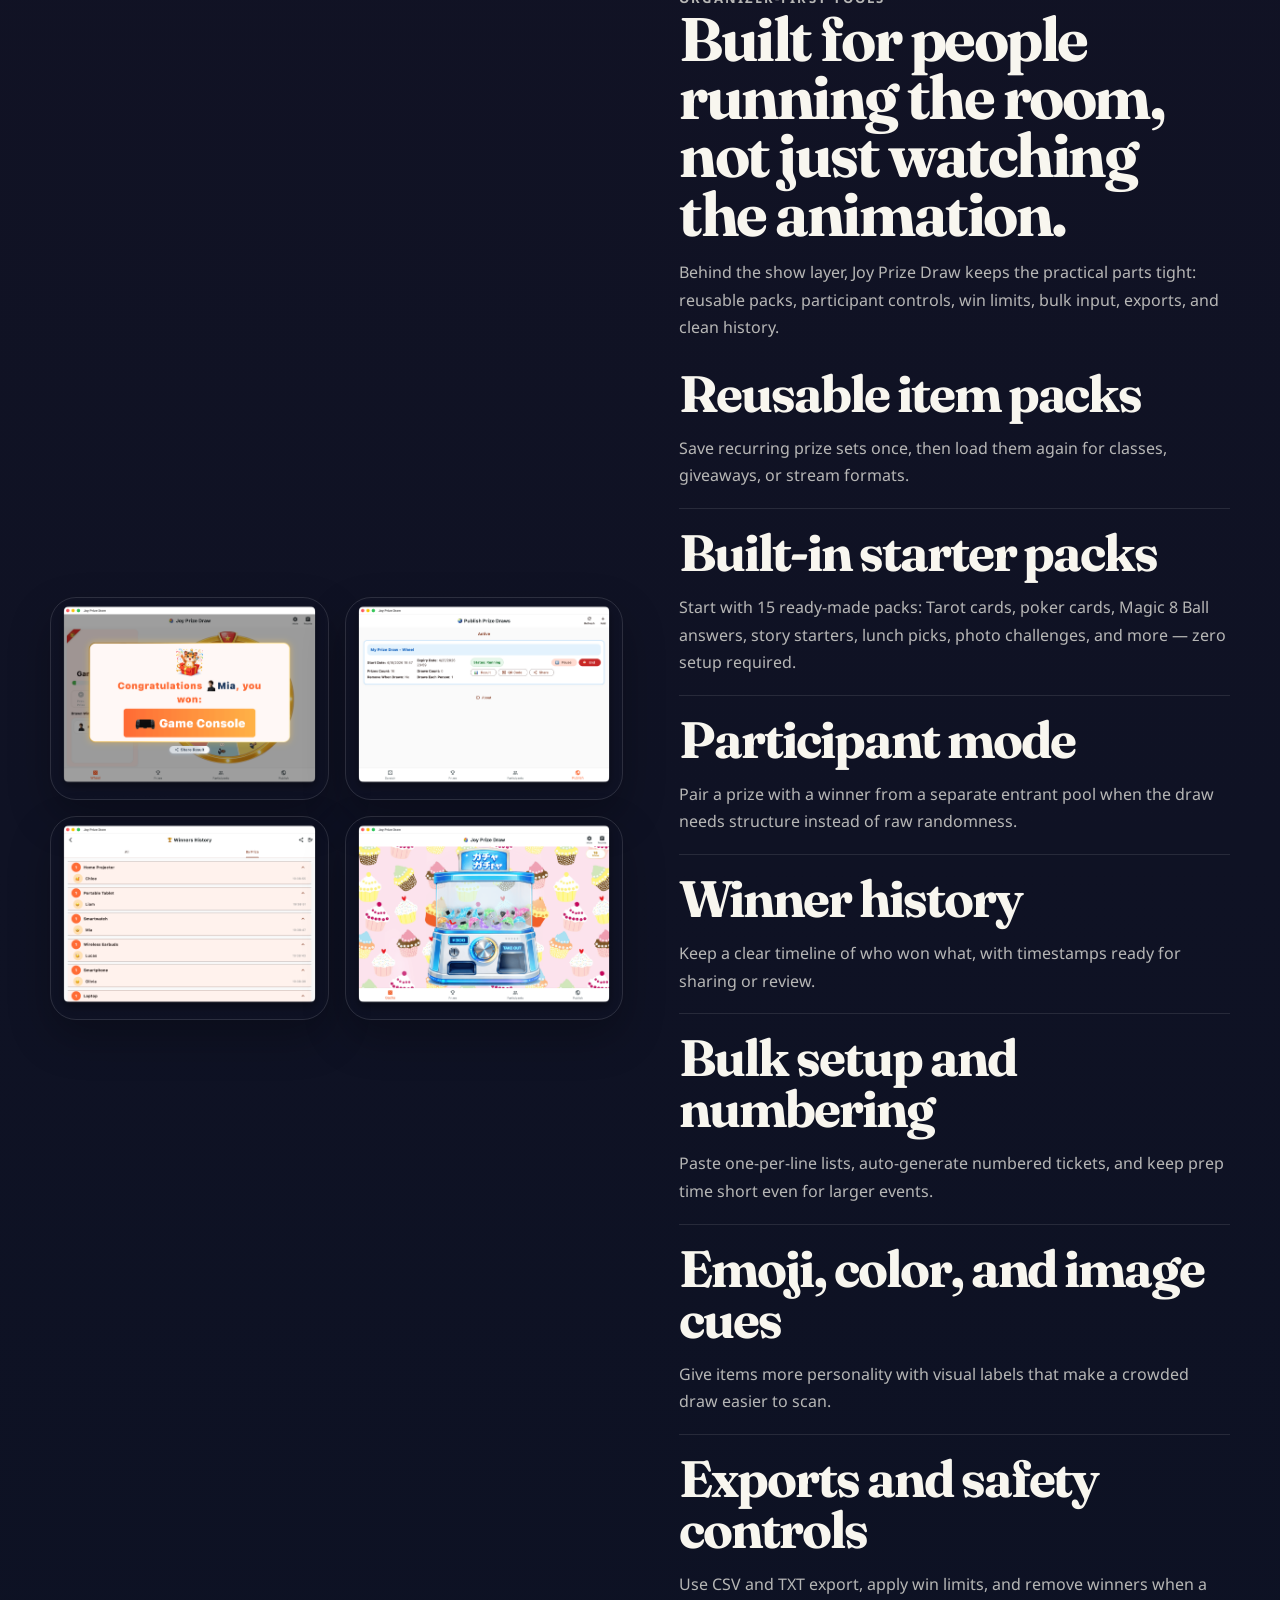
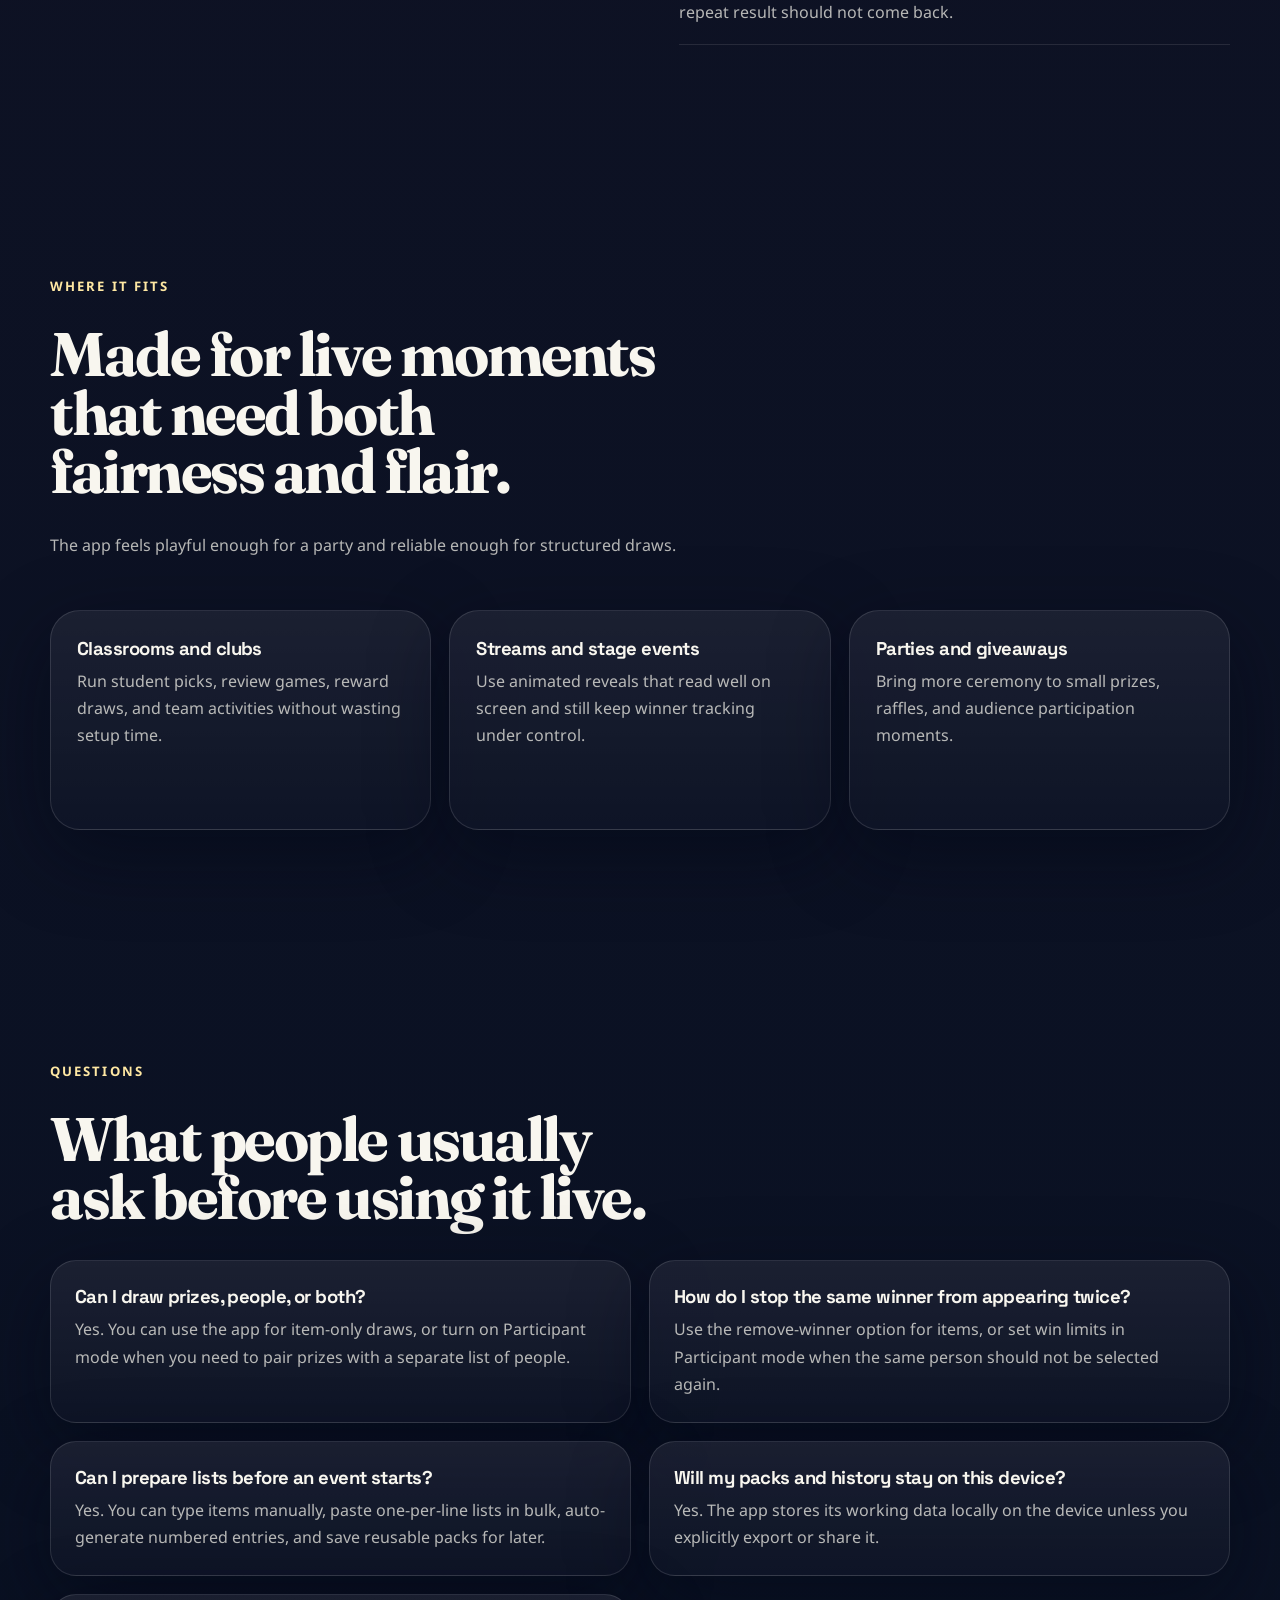
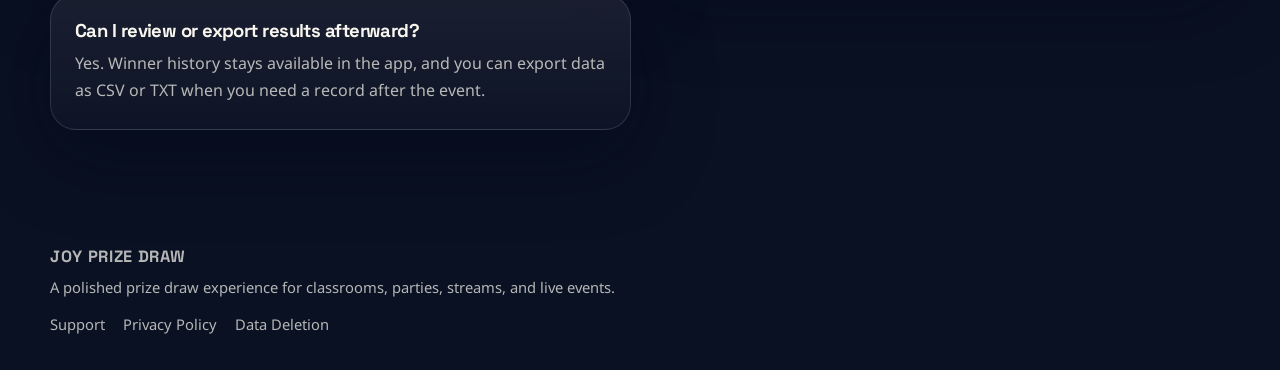
==== commit 3ef32343: "Deploy landing page from 10ff4aa" ====
--- a/index.html
+++ b/index.html
@@ -9,15 +9,15 @@
     <title>Joy Prize Draw</title>
     <meta
       name="description"
-      content="Create prize and surprise draw events on Mac with animated modes, polished winner reveals, and shareable live sessions."
+      content="Spin the wheel, reveal winners, and run unforgettable prize draws with Joy Prize Draw."
     />
     <meta
       property="og:title"
-      content="Joy Prize Draw | Mac-ready prize draws with stage presence"
+      content="Joy Prize Draw | Prize reveals with real stage presence"
     />
     <meta
       property="og:description"
-      content="Create your own draw events, pick animated modes, reveal winners beautifully, and share live draw links from your Mac."
+      content="A polished prize draw app for classrooms, parties, streams, and live events."
     />
     <meta property="og:type" content="website" />
     <meta property="og:image" content="assets/img/store_banner.png" />
@@ -26,63 +26,58 @@
     <link rel="preconnect" href="https://fonts.googleapis.com" />
     <link rel="preconnect" href="https://fonts.gstatic.com" crossorigin />
     <link
-      href="https://fonts.googleapis.com/css2?family=Noto+Sans:wght@400;500;700;800&family=Fraunces:opsz,wght@9..144,700;9..144,800;9..144,900&family=Space+Grotesk:wght@500;700&display=swap"
+      href="https://fonts.googleapis.com/css2?family=Noto+Sans:wght@400;500;700;800&family=Noto+Sans+JP:wght@400;500;700;800&family=Noto+Sans+KR:wght@400;500;700;800&family=Noto+Sans+SC:wght@400;500;700;800&family=Noto+Sans+TC:wght@400;500;700;800&family=Fraunces:opsz,wght@9..144,700;9..144,800;9..144,900&family=Space+Grotesk:wght@500;700&display=swap"
       rel="stylesheet"
     />
     <link rel="stylesheet" href="styles.css" />
     <style>
       :root {
-        --mac-cream: #fff6ec;
-        --mac-ink: #2b1810;
-        --mac-ink-soft: #5a3a2a;
-        --mac-brand: #e85d1f;
-        --mac-brand-soft: #f59e3c;
+        --promo-cream: #fff5e9;
+        --promo-ink: #2f1d13;
+        --promo-soft: #6b4634;
+        --promo-orange: #e85d1f;
+        --promo-amber: #f59e3c;
       }
 
       body {
         background:
-          radial-gradient(circle at top, rgba(245, 158, 60, 0.16), transparent 24%),
-          radial-gradient(circle at 82% 14%, rgba(255, 209, 102, 0.16), transparent 22%),
-          linear-gradient(180deg, #120c09 0%, #1d110a 28%, #0b1330 100%);
-      }
-
-      .site-header {
-        background: linear-gradient(
-          180deg,
-          rgba(18, 12, 9, 0.92),
-          rgba(18, 12, 9, 0.58) 68%,
-          rgba(18, 12, 9, 0)
-        );
-      }
-
-      .home-hero {
+          radial-gradient(circle at top, rgba(245, 158, 60, 0.18), transparent 26%),
+          radial-gradient(circle at 82% 12%, rgba(255, 209, 102, 0.18), transparent 22%),
+          linear-gradient(180deg, #111217 0%, #151325 35%, #091123 100%);
+      }
+
+      .site-nav {
+        gap: 18px;
+      }
+
+      .landing-hero {
         position: relative;
         min-height: 100svh;
-        padding-top: calc(var(--header-height) + 40px);
-        padding-bottom: 56px;
-      }
-
-      .home-hero::before,
-      .home-hero::after {
+        padding-top: calc(var(--header-height) + 42px);
+        padding-bottom: 58px;
+      }
+
+      .landing-hero::before,
+      .landing-hero::after {
         content: "";
         position: absolute;
         inset: 0;
         pointer-events: none;
       }
 
-      .home-hero::before {
+      .landing-hero::before {
         opacity: 0.18;
         background-image:
-          radial-gradient(circle at 12% 20%, rgba(255, 255, 255, 0.22) 0 1px, transparent 1px),
-          radial-gradient(circle at 75% 24%, rgba(255, 255, 255, 0.14) 0 1px, transparent 1px),
-          radial-gradient(circle at 48% 78%, rgba(255, 255, 255, 0.12) 0 1px, transparent 1px);
-        background-size: 180px 180px, 220px 220px, 200px 200px;
-      }
-
-      .home-hero::after {
+          radial-gradient(circle at 18% 14%, rgba(255, 255, 255, 0.22) 0 1px, transparent 1px),
+          radial-gradient(circle at 72% 24%, rgba(255, 255, 255, 0.16) 0 1px, transparent 1px),
+          radial-gradient(circle at 42% 82%, rgba(255, 255, 255, 0.12) 0 1px, transparent 1px);
+        background-size: 190px 190px, 220px 220px, 200px 200px;
+      }
+
+      .landing-hero::after {
         inset: 0 0 14%;
         background:
-          linear-gradient(90deg, rgba(24, 13, 10, 0.94) 0%, rgba(24, 13, 10, 0.72) 44%, rgba(24, 13, 10, 0.28) 72%, rgba(24, 13, 10, 0.12) 100%),
+          linear-gradient(90deg, rgba(17, 18, 23, 0.95) 0%, rgba(17, 18, 23, 0.78) 44%, rgba(17, 18, 23, 0.32) 72%, rgba(17, 18, 23, 0.08) 100%),
           url("assets/img/store_banner.png") center / cover no-repeat;
         mask-image: linear-gradient(180deg, rgba(0, 0, 0, 1) 80%, transparent 100%);
       }
@@ -91,90 +86,48 @@
         position: relative;
         z-index: 1;
         display: grid;
-        grid-template-columns: minmax(0, 1.02fr) minmax(360px, 0.98fr);
+        grid-template-columns: minmax(0, 1fr) minmax(360px, 0.98fr);
         gap: clamp(28px, 5vw, 72px);
         align-items: center;
-        min-height: calc(100svh - var(--header-height) - 40px);
+        min-height: calc(100svh - var(--header-height) - 42px);
       }
 
       .hero-copy {
-        max-width: 41rem;
-      }
-
-      .hero-kicker,
-      .story-kicker,
-      .highlights-kicker,
-      .cta-kicker {
+        max-width: 42rem;
+      }
+
+      .hero-copy .eyebrow {
         display: inline-flex;
         align-items: center;
         gap: 10px;
         padding: 10px 16px;
         border-radius: 999px;
-        background: rgba(255, 246, 236, 0.12);
+        background: rgba(255, 245, 233, 0.12);
         border: 1px solid rgba(255, 255, 255, 0.12);
-        color: #ffe5c5;
-        font-size: 0.8rem;
-        font-weight: 700;
-        letter-spacing: 0.14em;
-        text-transform: uppercase;
+        color: #ffe4c0;
       }
 
       .hero-copy h1 {
         margin: 18px 0 0;
         font-family: "Fraunces", serif;
-        font-size: clamp(3.4rem, 7vw, 6.8rem);
+        font-size: clamp(3.2rem, 7vw, 6.8rem);
         line-height: 0.96;
         letter-spacing: -0.05em;
         text-wrap: balance;
       }
 
-      .hero-copy h1 span,
-      .story-copy h2 span,
-      .showcase-head h2 span,
-      .cta-copy h2 span {
-        color: #ffd5aa;
+      .hero-copy h1 .accent {
+        color: #ffd7ad;
       }
 
       .hero-lead {
         max-width: 38rem;
-        margin: 24px 0 0;
+        margin: 22px 0 0;
         color: rgba(248, 246, 239, 0.78);
-        font-size: 1.08rem;
-        line-height: 1.75;
       }
 
       .hero-actions {
-        display: flex;
-        flex-wrap: wrap;
-        gap: 14px;
         margin-top: 30px;
-      }
-
-      .hero-points {
-        display: grid;
-        grid-template-columns: repeat(3, minmax(0, 1fr));
-        gap: 16px;
-        margin: 36px 0 0;
-        padding: 0;
-        list-style: none;
-      }
-
-      .hero-points li {
-        padding-top: 18px;
-        border-top: 1px solid rgba(255, 255, 255, 0.14);
-      }
-
-      .hero-points strong {
-        display: block;
-        margin-bottom: 6px;
-        font-family: "Space Grotesk", sans-serif;
-        font-size: clamp(1.2rem, 2vw, 1.7rem);
-        color: var(--mac-cream);
-      }
-
-      .hero-points span {
-        color: rgba(248, 246, 239, 0.74);
-        line-height: 1.55;
       }
 
       .hero-visual {
@@ -182,22 +135,19 @@
         min-height: 660px;
       }
 
-      .hero-panel {
+      .hero-stage {
         position: absolute;
-        inset: 12% 5% 4% 11%;
+        inset: 10% 3% 4% 10%;
+        border-radius: 34px;
         overflow: hidden;
-        border-radius: 34px;
         border: 1px solid rgba(255, 255, 255, 0.12);
-        background: linear-gradient(
-          180deg,
-          rgba(255, 246, 236, 0.15),
-          rgba(255, 246, 236, 0.03)
-        );
-        box-shadow: 0 30px 80px rgba(0, 0, 0, 0.35);
-        backdrop-filter: blur(12px);
-      }
-
-      .hero-panel img {
+        background:
+          linear-gradient(180deg, rgba(255, 255, 255, 0.08), rgba(255, 255, 255, 0.02)),
+          rgba(14, 18, 34, 0.82);
+        box-shadow: 0 28px 90px rgba(0, 0, 0, 0.34);
+      }
+
+      .hero-stage img {
         width: 100%;
         height: 100%;
         object-fit: cover;
@@ -206,65 +156,54 @@
 
       .hero-badge {
         position: absolute;
+        z-index: 1;
         display: inline-flex;
         align-items: center;
         gap: 12px;
         padding: 14px 18px;
-        border-radius: 20px;
-        background: rgba(255, 246, 236, 0.96);
-        color: var(--mac-ink);
+        border-radius: 22px;
+        background: rgba(255, 245, 233, 0.96);
+        color: var(--promo-ink);
         box-shadow: 0 24px 48px rgba(0, 0, 0, 0.24);
-        font-weight: 700;
-      }
-
-      .hero-badge strong {
-        display: block;
-        font-family: "Space Grotesk", sans-serif;
-        font-size: 1rem;
-      }
-
-      .hero-badge span {
-        display: block;
-        font-size: 0.82rem;
-        color: var(--mac-ink-soft);
-      }
-
-      .hero-badge-left {
+      }
+
+      .hero-badge::before {
+        content: "";
+        width: 14px;
+        height: 14px;
+        border-radius: 50%;
+        background: linear-gradient(135deg, var(--promo-orange), var(--promo-amber));
+        box-shadow: 0 0 0 8px rgba(232, 93, 31, 0.12);
+      }
+
+      .badge-top {
+        top: 14%;
+        right: -2%;
+        transform: rotate(4deg);
+      }
+
+      .badge-bottom {
         left: 0;
-        bottom: 16%;
+        bottom: 15%;
         transform: rotate(-5deg);
       }
 
-      .hero-badge-right {
-        right: -2%;
-        top: 14%;
-        transform: rotate(5deg);
-      }
-
-      .hero-badge-icon {
-        display: grid;
-        place-items: center;
-        width: 44px;
-        height: 44px;
-        border-radius: 14px;
-        background: linear-gradient(135deg, var(--mac-brand), var(--mac-brand-soft));
-        color: white;
-        font-size: 1.2rem;
-      }
-
-      .story-section {
+      .hero-note {
+        margin-top: 20px;
+      }
+
+      .promo-section {
+        position: relative;
         padding: 108px 0;
       }
 
-      .story-head {
-        max-width: 48rem;
+      .promo-head {
+        max-width: 50rem;
         margin-bottom: 34px;
       }
 
-      .story-head h2,
-      .showcase-head h2,
-      .cta-copy h2 {
-        margin: 16px 0 0;
+      .promo-head h2 {
+        margin: 14px 0 0;
         font-family: "Fraunces", serif;
         font-size: clamp(2.5rem, 5vw, 4.6rem);
         line-height: 0.98;
@@ -272,9 +211,7 @@
         text-wrap: balance;
       }
 
-      .story-head p,
-      .showcase-head p,
-      .cta-copy p {
+      .promo-head p {
         margin: 18px 0 0;
         color: var(--muted);
         line-height: 1.75;
@@ -287,7 +224,7 @@
 
       .story-card {
         display: grid;
-        grid-template-columns: minmax(0, 1.08fr) minmax(320px, 0.92fr);
+        grid-template-columns: minmax(0, 1.06fr) minmax(320px, 0.94fr);
         gap: clamp(20px, 4vw, 42px);
         align-items: center;
         padding: clamp(22px, 3vw, 34px);
@@ -299,12 +236,12 @@
         box-shadow: var(--shadow);
       }
 
-      .story-card:nth-child(even) .story-shot {
+      .story-card.reverse .story-copy {
+        order: 1;
+      }
+
+      .story-card.reverse .story-shot {
         order: 2;
-      }
-
-      .story-card:nth-child(even) .story-copy {
-        order: 1;
       }
 
       .story-shot {
@@ -314,9 +251,9 @@
       .story-shot::before {
         content: "";
         position: absolute;
-        inset: -16px;
-        border-radius: 34px;
-        background: radial-gradient(circle at top left, rgba(245, 158, 60, 0.22), transparent 50%);
+        inset: -14px;
+        border-radius: 30px;
+        background: radial-gradient(circle at top left, rgba(245, 158, 60, 0.22), transparent 54%);
         z-index: 0;
       }
 
@@ -329,170 +266,150 @@
         box-shadow: 0 22px 48px rgba(0, 0, 0, 0.28);
       }
 
-      .story-copy {
-        position: relative;
-        z-index: 1;
-      }
-
-      .story-copy h2 {
-        margin: 14px 0 0;
+      .story-copy .eyebrow {
+        margin-bottom: 12px;
+      }
+
+      .story-copy h3,
+      .organizer-copy h3 {
+        margin: 0;
         font-family: "Fraunces", serif;
-        font-size: clamp(2rem, 4vw, 3.4rem);
+        font-size: clamp(2rem, 4vw, 3.2rem);
         line-height: 1;
         letter-spacing: -0.04em;
       }
 
-      .story-copy p {
+      .story-copy p,
+      .organizer-copy p {
         margin: 16px 0 0;
         color: var(--muted);
         line-height: 1.72;
-        font-size: 1rem;
-      }
-
-      .story-notes {
+      }
+
+      .story-points {
         display: grid;
         gap: 12px;
         margin: 24px 0 0;
-        padding: 0;
-        list-style: none;
-      }
-
-      .story-notes li {
+      }
+
+      .story-points div {
         padding: 14px 16px;
         border-radius: 18px;
         background: rgba(255, 255, 255, 0.05);
         border: 1px solid rgba(255, 255, 255, 0.08);
-        color: rgba(248, 246, 239, 0.82);
-      }
-
-      .showcase-section {
-        padding: 108px 0;
+      }
+
+      .mode-grid {
+        grid-template-columns: repeat(4, minmax(0, 1fr));
+      }
+
+      .mode-card {
+        min-height: 340px;
+        border-radius: 28px;
+      }
+
+      .mode-card img {
+        aspect-ratio: 4 / 3;
+      }
+
+      .section-workflow {
         background:
           linear-gradient(180deg, rgba(255, 255, 255, 0.02), rgba(255, 255, 255, 0)),
-          radial-gradient(circle at 20% 0%, rgba(245, 158, 60, 0.14), transparent 26%);
-      }
-
-      .showcase-grid {
-        display: grid;
-        grid-template-columns: repeat(3, minmax(0, 1fr));
+          radial-gradient(circle at 18% 0%, rgba(245, 158, 60, 0.12), transparent 28%);
+      }
+
+      .workflow-grid {
+        display: grid;
+        grid-template-columns: minmax(0, 0.92fr) minmax(0, 1.08fr);
+        gap: clamp(28px, 5vw, 64px);
+        align-items: center;
+      }
+
+      .workflow-copy h2,
+      .organizer-copy h2,
+      .section-head h2 {
+        font-family: "Fraunces", serif;
+      }
+
+      .workflow-media {
+        min-height: auto;
+      }
+
+      .workflow-stage {
+        display: grid;
+        grid-template-columns: repeat(2, minmax(0, 1fr));
+        gap: 16px;
+      }
+
+      .workflow-stage img {
+        width: 100%;
+        border-radius: 24px;
+        border: 1px solid rgba(255, 255, 255, 0.12);
+        box-shadow: 0 18px 42px rgba(0, 0, 0, 0.24);
+      }
+
+      .workflow-thumbnail,
+      .workflow-media::before,
+      .organizer-main,
+      .organizer-strip {
+        display: none;
+      }
+
+      .section-organizers {
+        display: grid;
+        grid-template-columns: minmax(0, 1.02fr) minmax(0, 0.98fr);
+        gap: clamp(28px, 5vw, 56px);
+        align-items: center;
+      }
+
+      .organizer-media {
+        display: grid;
+        grid-template-columns: repeat(2, minmax(0, 1fr));
+        gap: 16px;
+      }
+
+      .organizer-media img {
+        width: 100%;
+        border-radius: 26px;
+        border: 1px solid rgba(255, 255, 255, 0.12);
+        box-shadow: 0 18px 42px rgba(0, 0, 0, 0.26);
+      }
+
+      .organizer-feature-strip {
+        display: grid;
         gap: 18px;
-        margin-top: 30px;
-      }
-
-      .showcase-card {
-        overflow: hidden;
-        border: 1px solid rgba(255, 255, 255, 0.12);
-        border-radius: 30px;
-        background:
-          linear-gradient(180deg, rgba(255, 255, 255, 0.07), rgba(255, 255, 255, 0.02)),
-          rgba(14, 18, 34, 0.76);
-        box-shadow: var(--shadow);
-      }
-
-      .showcase-card img {
-        width: 100%;
-        aspect-ratio: 4 / 3;
-        object-fit: cover;
-        object-position: top center;
-      }
-
-      .showcase-copy {
-        padding: 22px;
-      }
-
-      .showcase-copy h3 {
-        margin: 0;
-        font-family: "Space Grotesk", sans-serif;
-        font-size: 1.18rem;
-        letter-spacing: -0.03em;
-      }
-
-      .showcase-copy p {
-        margin: 10px 0 0;
-        color: var(--muted);
-        line-height: 1.68;
-      }
-
-      .cta-panel {
-        padding: 108px 0 120px;
-      }
-
-      .cta-shell {
-        position: relative;
-        overflow: hidden;
-        display: grid;
-        grid-template-columns: minmax(0, 1fr) minmax(280px, 0.8fr);
-        gap: 24px;
-        align-items: center;
-        padding: clamp(28px, 5vw, 48px);
-        border: 1px solid rgba(255, 255, 255, 0.12);
-        border-radius: 36px;
-        background:
-          linear-gradient(135deg, rgba(232, 93, 31, 0.18), rgba(17, 27, 55, 0.72)),
-          rgba(12, 17, 33, 0.9);
-        box-shadow: var(--shadow);
-      }
-
-      .cta-shell::after {
-        content: "";
-        position: absolute;
-        inset: auto -10% -24% auto;
-        width: 320px;
-        height: 320px;
-        border-radius: 50%;
-        background: radial-gradient(circle, rgba(255, 209, 102, 0.26), transparent 66%);
-        pointer-events: none;
-      }
-
-      .cta-actions {
-        display: flex;
-        flex-wrap: wrap;
-        gap: 14px;
-        margin-top: 28px;
-      }
-
-      .cta-visual {
-        position: relative;
-        min-height: 260px;
-      }
-
-      .cta-visual img {
-        position: absolute;
-        right: 0;
-        bottom: -12px;
-        width: min(100%, 360px);
-        border-radius: 28px;
-        box-shadow: 0 24px 48px rgba(0, 0, 0, 0.3);
+      }
+
+      .feature-list {
+        margin-top: 26px;
+      }
+
+      .feature-item {
+        border-bottom: 1px solid rgba(255, 255, 255, 0.1);
       }
 
       @media (max-width: 1120px) {
         .hero-layout,
         .story-card,
-        .cta-shell {
+        .workflow-grid,
+        .section-organizers {
           grid-template-columns: 1fr;
         }
 
-        .showcase-grid {
+        .story-card.reverse .story-copy,
+        .story-card.reverse .story-shot {
+          order: initial;
+        }
+
+        .mode-grid,
+        .audience-grid,
+        .faq-list {
           grid-template-columns: repeat(2, minmax(0, 1fr));
         }
-
-        .story-card:nth-child(even) .story-shot,
-        .story-card:nth-child(even) .story-copy {
-          order: initial;
-        }
-
-        .hero-visual {
-          min-height: 560px;
-        }
       }
 
       @media (max-width: 860px) {
-        .hero-points,
-        .showcase-grid {
-          grid-template-columns: 1fr;
-        }
-
-        .home-hero {
+        .landing-hero {
           padding-top: 26px;
         }
 
@@ -503,30 +420,32 @@
         .hero-visual {
           min-height: 460px;
         }
+
+        .mode-grid,
+        .workflow-stage,
+        .organizer-media,
+        .audience-grid,
+        .faq-list {
+          grid-template-columns: 1fr;
+        }
       }
 
       @media (max-width: 620px) {
-        .hero-panel {
+        .hero-stage {
           inset: 14% 0 6%;
         }
 
-        .hero-badge-left {
+        .badge-top {
+          right: 0;
+        }
+
+        .badge-bottom {
           left: 0;
           bottom: 6%;
         }
 
-        .hero-badge-right {
-          right: 0;
-          top: 8%;
-        }
-
-        .hero-badge {
-          padding: 12px 14px;
-        }
-
-        .story-section,
-        .showcase-section,
-        .cta-panel {
+        .promo-section,
+        .section {
           padding: 84px 0;
         }
       }
@@ -544,256 +463,157 @@
           <a href="redirect.html">Download</a>
           <a href="#support">Support</a>
         </nav>
+        <div class="language-control">
+          <label id="language-label" for="locale-select">Language</label>
+          <select id="locale-select" aria-labelledby="language-label"></select>
+        </div>
       </header>
 
       <main>
-        <section class="home-hero" id="top">
+        <section class="landing-hero" id="top">
           <div class="container hero-layout">
-            <div class="hero-copy">
-              <p class="hero-kicker">Mac App Store Ready</p>
-              <h1>Create your own <span>prize and surprise</span> draw events.</h1>
-              <p class="hero-lead">
-                Joy Prize Draw brings your event table, classroom, stream, or party
-                stage to life with polished animation modes, clean setup tools,
-                memorable winner reveals, and live share links that keep everyone in
-                the moment.
-              </p>
+            <div class="hero-copy reveal reveal-visible">
+              <p class="eyebrow" id="hero-eyebrow"></p>
+              <h1 id="hero-title"></h1>
+              <p class="hero-lead" id="hero-lead"></p>
               <div class="hero-actions">
-                <a class="button button-primary" href="redirect.html">Download for Mac</a>
-                <a class="button button-secondary" href="#story">See the app in action</a>
+                <a class="button button-primary" id="hero-primary-cta" href="#modes"></a>
+                <a class="button button-secondary" id="hero-secondary-cta" href="#workflow"></a>
+                <a class="button button-secondary" href="redirect.html">Download App</a>
               </div>
-              <ul class="hero-points">
-                <li>
-                  <strong>8 draw modes</strong>
-                  <span>Wheel, slots, gacha, lottery, blindbox, scratch, ladder, and easter egg.</span>
-                </li>
-                <li>
-                  <strong>Beautiful reveals</strong>
-                  <span>Turn simple picks into presentation moments that feel event-ready.</span>
-                </li>
-                <li>
-                  <strong>Built to share</strong>
-                  <span>Publish links and QR-friendly sessions so participants can join online.</span>
-                </li>
-              </ul>
+              <ul class="hero-stats" id="hero-stats"></ul>
+              <p class="hero-note" id="hero-note"></p>
             </div>
 
-            <div class="hero-visual" aria-hidden="true">
-              <div class="hero-panel">
+            <div class="hero-visual reveal reveal-visible" aria-hidden="true">
+              <div class="hero-stage">
                 <img src="assets/img/mac-wheel.png" alt="" />
               </div>
-              <div class="hero-badge hero-badge-left">
-                <span class="hero-badge-icon">🎁</span>
-                <div>
-                  <strong>Ready to draw</strong>
-                  <span>Load prizes and start in seconds.</span>
-                </div>
-              </div>
-              <div class="hero-badge hero-badge-right">
-                <span class="hero-badge-icon">🏆</span>
-                <div>
-                  <strong>Stage presence</strong>
-                  <span>Made for real reveals, not plain lists.</span>
-                </div>
-              </div>
+              <div class="hero-badge badge-top" id="visual-chip-top"></div>
+              <div class="hero-badge badge-bottom" id="visual-chip-bottom"></div>
             </div>
           </div>
         </section>
 
-        <section class="story-section container" id="story">
-          <div class="story-head">
-            <p class="story-kicker">App Store Intro</p>
-            <h2>The Mac experience follows the same <span>seven-part story</span>.</h2>
-            <p>
-              This page uses the Mac App Store introduction flow as its backbone:
-              create the event, choose the animation, personalize the stage, manage
-              entries, reveal the winner, review history, and share the draw live.
-            </p>
+        <section class="promo-section container reveal" id="story">
+          <div class="promo-head">
+            <p class="eyebrow" id="modes-eyebrow"></p>
+            <h2 id="modes-title"></h2>
+            <p id="modes-intro"></p>
           </div>
 
           <div class="story-grid">
             <article class="story-card">
               <div class="story-shot">
-                <img src="assets/img/mac-wheel.png" alt="Joy Prize Draw wheel mode on macOS" />
+                <img src="assets/img/mac-modes.png" alt="" />
               </div>
               <div class="story-copy">
-                <p class="story-kicker">01 Create Your Own</p>
-                <h2>Create your own <span>prize and surprise</span> draw events.</h2>
-                <p>
-                  From office raffles to classroom rewards, Joy Prize Draw gives you
-                  a polished starting point for live picks on Mac. Load your entries,
-                  frame the event, and make the draw itself feel like part of the show.
-                </p>
-                <ul class="story-notes">
-                  <li>Ideal for events, streams, workshops, classrooms, and parties.</li>
-                  <li>Built to feel presentable on a projector, monitor, or external display.</li>
-                </ul>
+                <p class="eyebrow" id="story-visual-eyebrow"></p>
+                <h3 id="story-visual-title"></h3>
+                <p id="story-visual-body"></p>
+                <div class="story-points">
+                  <div id="story-visual-point-1"></div>
+                  <div id="story-visual-point-2"></div>
+                </div>
               </div>
             </article>
 
-            <article class="story-card">
+            <article class="story-card reverse">
               <div class="story-shot">
-                <img src="assets/img/mac-modes.png" alt="Joy Prize Draw draw mode selection on macOS" />
+                <img src="assets/img/mac-prizes.png" alt="" />
               </div>
               <div class="story-copy">
-                <p class="story-kicker">02 Pick the Animation</p>
-                <h2>Choose from <span>eight animation modes</span>.</h2>
-                <p>
-                  Match the energy of the moment with wheel, slots, gacha, lottery,
-                  blindbox, scratch, ladder, or easter egg. Each draw can feel playful,
-                  suspenseful, or fast-moving without changing your prize data.
-                </p>
-                <ul class="story-notes">
-                  <li>Swap styles to fit different audiences and event moods.</li>
-                  <li>Keep the same prize pool while changing the presentation style.</li>
-                </ul>
+                <p class="eyebrow" id="story-setup-eyebrow"></p>
+                <h3 id="story-setup-title"></h3>
+                <p id="story-setup-body"></p>
+                <div class="story-points">
+                  <div id="story-setup-point-1"></div>
+                  <div id="story-setup-point-2"></div>
+                </div>
               </div>
             </article>
-
-            <article class="story-card">
-              <div class="story-shot">
-                <img src="assets/img/mac-gacha.png" alt="Joy Prize Draw customized background and themed presentation on macOS" />
-              </div>
-              <div class="story-copy">
-                <p class="story-kicker">03 Make It Yours</p>
-                <h2>Set <span>custom backgrounds</span> and themes.</h2>
-                <p>
-                  Personalize the stage with your own images, colors, and vibe. Whether
-                  it is a party theme, a school event, or a branded promo, the app can
-                  look like it belongs to your moment instead of fighting it.
-                </p>
-                <ul class="story-notes">
-                  <li>Use your own visuals to create a more event-specific atmosphere.</li>
-                  <li>Keep the interface playful while still feeling polished and intentional.</li>
-                </ul>
-              </div>
-            </article>
-
-            <article class="story-card">
-              <div class="story-shot">
-                <img src="assets/img/mac-prizes.png" alt="Joy Prize Draw prize editing screen on macOS" />
-              </div>
-              <div class="story-copy">
-                <p class="story-kicker">04 Set Up Fast</p>
-                <h2>Edit lists <span>in seconds</span>.</h2>
-                <p>
-                  Prize and participant setup is built for speed. Paste from a spreadsheet,
-                  bulk-load entries, add counts, and move from planning to live draw mode
-                  without wrestling with complex setup steps.
-                </p>
-                <ul class="story-notes">
-                  <li>Great for repeat events where entry lists change every time.</li>
-                  <li>Useful when you need to prepare a session quickly before people arrive.</li>
-                </ul>
-              </div>
-            </article>
           </div>
         </section>
 
-        <section class="showcase-section">
-          <div class="container">
-            <div class="showcase-head">
-              <p class="highlights-kicker">The Big Moments</p>
-              <h2>From <span>winner reveal</span> to full event recap.</h2>
-              <p>
-                The later App Store intro screens focus on what happens after setup:
-                the reveal, the record, and the shareable session link that lets the
-                event travel beyond one device.
-              </p>
+        <section class="section section-modes container reveal" id="modes">
+          <div class="mode-grid" id="mode-grid"></div>
+        </section>
+
+        <section class="section section-workflow reveal" id="workflow">
+          <div class="container workflow-grid">
+            <div class="workflow-copy">
+              <p class="eyebrow" id="workflow-eyebrow"></p>
+              <h2 id="workflow-title"></h2>
+              <p class="section-lead" id="workflow-intro"></p>
+              <ol class="story-steps" id="workflow-steps"></ol>
             </div>
-
-            <div class="showcase-grid">
-              <article class="showcase-card">
-                <img src="assets/img/mac-winner.png" alt="Joy Prize Draw winner reveal on macOS" />
-                <div class="showcase-copy">
-                  <h3>Present beautiful winner reveals</h3>
-                  <p>
-                    Celebration visuals help the winning moment land, whether you are
-                    drawing prizes on stage or announcing outcomes to a room full of people.
-                  </p>
-                </div>
-              </article>
-
-              <article class="showcase-card">
-                <img src="assets/img/mac-history.png" alt="Joy Prize Draw history view on macOS" />
-                <div class="showcase-copy">
-                  <h3>Keep track of every result</h3>
-                  <p>
-                    Review previous draws, see who won what, and keep a clean running
-                    history while the event continues.
-                  </p>
-                </div>
-              </article>
-
-              <article class="showcase-card">
-                <img src="assets/img/mac-publish.png" alt="Joy Prize Draw publish and share view on macOS" />
-                <div class="showcase-copy">
-                  <h3>Share draws with friends online</h3>
-                  <p>
-                    Publish a draw link or QR-ready session so people can follow along
-                    from their phones while you stay in control on Mac.
-                  </p>
-                </div>
-              </article>
-            </div>
-          </div>
-        </section>
-
-        <section class="cta-panel container">
-          <div class="cta-shell">
-            <div class="cta-copy">
-              <p class="cta-kicker">Download</p>
-              <h2>Bring your next <span>draw event</span> to Mac.</h2>
-              <p>
-                If you want a prize draw app that feels more like a live presentation
-                tool than a plain random picker, Joy Prize Draw is ready for your next
-                event setup.
-              </p>
-              <div class="cta-actions">
-                <a class="button button-primary" href="https://apps.apple.com/sn/app/joy-prize-draw/id6760652642?platform=mac">Open Mac App Store</a>
-                <a class="button button-secondary" href="redirect.html">See all download options</a>
+            <div class="workflow-media" aria-hidden="true">
+              <div class="workflow-stage">
+                <img src="assets/img/mac-gacha.png" alt="" />
+                <img src="assets/img/mac-winner.png" alt="" />
+                <img src="assets/img/mac-history.png" alt="" />
+                <img src="assets/img/mac-publish.png" alt="" />
               </div>
             </div>
-            <div class="cta-visual" aria-hidden="true">
-              <img src="assets/img/mac-publish.png" alt="" />
-            </div>
-          </div>
+          </div>
+        </section>
+
+        <section class="section section-organizers container reveal" id="organizers">
+          <div class="organizer-media" aria-hidden="true">
+            <img src="assets/img/mac-winner.png" alt="" />
+            <img src="assets/img/mac-publish.png" alt="" />
+            <img src="assets/img/mac-history.png" alt="" />
+            <img src="assets/img/mac-gacha.png" alt="" />
+          </div>
+          <div class="organizer-copy">
+            <p class="eyebrow" id="organizers-eyebrow"></p>
+            <h2 id="organizers-title"></h2>
+            <p class="section-lead" id="organizers-intro"></p>
+            <div class="feature-list" id="feature-list"></div>
+          </div>
+        </section>
+
+        <section class="section section-audiences container reveal" id="audiences">
+          <div class="section-head compact">
+            <p class="eyebrow" id="audiences-eyebrow"></p>
+            <h2 id="audiences-title"></h2>
+            <p id="audiences-intro"></p>
+          </div>
+          <div class="audience-grid" id="audience-grid"></div>
+        </section>
+
+        <section class="section section-faq container reveal" id="faq">
+          <div class="section-head compact">
+            <p class="eyebrow" id="faq-eyebrow"></p>
+            <h2 id="faq-title"></h2>
+          </div>
+          <div class="faq-list" id="faq-list"></div>
         </section>
       </main>
 
       <footer class="site-footer container" id="support">
-        <img
-          class="hamster hamster-footer"
-          src="assets/img/hamster_celebrate.png"
-          alt=""
-          aria-hidden="true"
-        />
         <div>
           <p class="footer-brand">Joy Prize Draw</p>
-          <p id="footer-tagline">
-            Prize draws with animated modes, polished reveals, and live sharing.
-          </p>
+          <p id="footer-tagline"></p>
           <div class="footer-links" aria-label="Support links">
             <a href="mailto:publish@ryantsai.com">Support</a>
-            <a
-              href="https://ryantsai.github.io/JoyPrizeDrawWeb/privacy.html"
-              target="_blank"
-              rel="noreferrer"
-            >
-              Privacy Policy
-            </a>
-            <a
-              href="https://ryantsai.github.io/JoyPrizeDrawWeb/data-deletion.html"
-              target="_blank"
-              rel="noreferrer"
-            >
-              Data Deletion
-            </a>
-            <a href="mailto:publish@ryantsai.com">publish@ryantsai.com</a>
+            <a href="https://ryantsai.github.io/JoyPrizeDrawWeb/privacy.html" target="_blank" rel="noreferrer">Privacy Policy</a>
+            <a href="https://ryantsai.github.io/JoyPrizeDrawWeb/data-deletion.html" target="_blank" rel="noreferrer">Data Deletion</a>
           </div>
         </div>
-        <p id="footer-meta">Mac landing page built from the App Store intro storyline.</p>
       </footer>
     </div>
+
+    <script src="locales/en.js"></script>
+    <script src="locales/ja.js"></script>
+    <script src="locales/zh.js"></script>
+    <script src="locales/zh-cn.js"></script>
+    <script src="locales/zh-tw.js"></script>
+    <script src="locales/ko.js"></script>
+    <script src="locales/fr.js"></script>
+    <script src="locales/de.js"></script>
+    <script src="locales/es.js"></script>
+    <script src="locales/it.js"></script>
+    <script src="script.js"></script>
   </body>
 </html>
--- a/styles.css
+++ b/styles.css
@@ -785,103 +785,6 @@
   transform: translateY(0);
 }
 
-/* ── Hamster decorations ─────────────────────── */
-
-.hamster {
-  position: absolute;
-  pointer-events: none;
-  z-index: 5;
-  filter: drop-shadow(0 8px 18px rgba(0, 0, 0, 0.35));
-}
-
-/* Hero — peeking in from the right edge of the visual area */
-.hamster-hero {
-  right: -18px;
-  bottom: 18%;
-  width: clamp(72px, 10vw, 110px);
-  animation: hamster-bob 4s ease-in-out infinite;
-}
-
-/* Modes — peeking up from bottom-right of the mode grid */
-.hamster-modes {
-  right: 4%;
-  bottom: -30px;
-  width: clamp(64px, 8vw, 96px);
-  animation: hamster-bob 5s ease-in-out 0.6s infinite;
-}
-
-/* Workflow — peeking from the left side of the media panel */
-.hamster-workflow {
-  left: -16px;
-  bottom: 38%;
-  width: clamp(60px, 8vw, 90px);
-  animation: hamster-bob 4.5s ease-in-out 1s infinite;
-}
-
-/* Organizers — peeking up from below the media strip */
-.hamster-organizers {
-  right: 8%;
-  bottom: -28px;
-  width: clamp(68px, 9vw, 100px);
-  animation: hamster-bob 5.2s ease-in-out 0.3s infinite;
-}
-
-/* Audiences — peeking from right edge, winking */
-.hamster-audiences {
-  right: -14px;
-  top: 50%;
-  transform: translateY(-50%);
-  width: clamp(56px, 7vw, 84px);
-  animation: hamster-bob 4.8s ease-in-out 0.8s infinite;
-}
-
-/* FAQ — peeking from left edge, winking */
-.hamster-faq {
-  left: -14px;
-  top: 38%;
-  width: clamp(56px, 7vw, 84px);
-  animation: hamster-bob 4.2s ease-in-out 1.2s infinite;
-}
-
-/* Footer — celebration hamster */
-.site-footer {
-  position: relative;
-}
-
-.hamster-footer {
-  position: absolute;
-  right: 0;
-  bottom: 16px;
-  width: clamp(80px, 10vw, 130px);
-  animation: hamster-bob 5.5s ease-in-out 0.4s infinite;
-  opacity: 0.92;
-}
-
-@keyframes hamster-bob {
-  0%, 100% {
-    transform: translateY(0);
-  }
-  50% {
-    transform: translateY(-10px);
-  }
-}
-
-/* Audiences hamster needs special bob since it has translateY(-50%) */
-@keyframes hamster-bob-center {
-  0%, 100% {
-    transform: translateY(-50%);
-  }
-  50% {
-    transform: translateY(calc(-50% - 10px));
-  }
-}
-
-.hamster-audiences {
-  animation-name: hamster-bob-center;
-}
-
-/* ── /Hamster decorations ────────────────────── */
-
 @keyframes slow-spin {
   from {
     transform: rotate(0deg);
@@ -914,15 +817,6 @@
 }
 
 @media (max-width: 1120px) {
-  .hamster-audiences,
-  .hamster-faq {
-    width: clamp(48px, 6vw, 68px);
-  }
-
-  .hamster-hero {
-    right: -8px;
-  }
-
   .hero-grid,
   .workflow-grid,
   .section-organizers {
@@ -1001,47 +895,6 @@
 }
 
 @media (max-width: 620px) {
-  /* On small screens, keep hamsters but tuck them in tighter */
-  .hamster-hero {
-    right: -6px;
-    bottom: 8%;
-    width: 56px;
-  }
-
-  .hamster-modes {
-    right: 2%;
-    bottom: -20px;
-    width: 52px;
-  }
-
-  .hamster-workflow {
-    left: -8px;
-    width: 48px;
-  }
-
-  .hamster-organizers {
-    right: 4%;
-    bottom: -20px;
-    width: 56px;
-  }
-
-  .hamster-audiences,
-  .hamster-faq {
-    width: 44px;
-  }
-
-  .hamster-audiences {
-    right: -6px;
-  }
-
-  .hamster-faq {
-    left: -6px;
-  }
-
-  .hamster-footer {
-    width: 68px;
-  }
-
   .container {
     width: min(calc(100vw - 28px), 100%);
   }
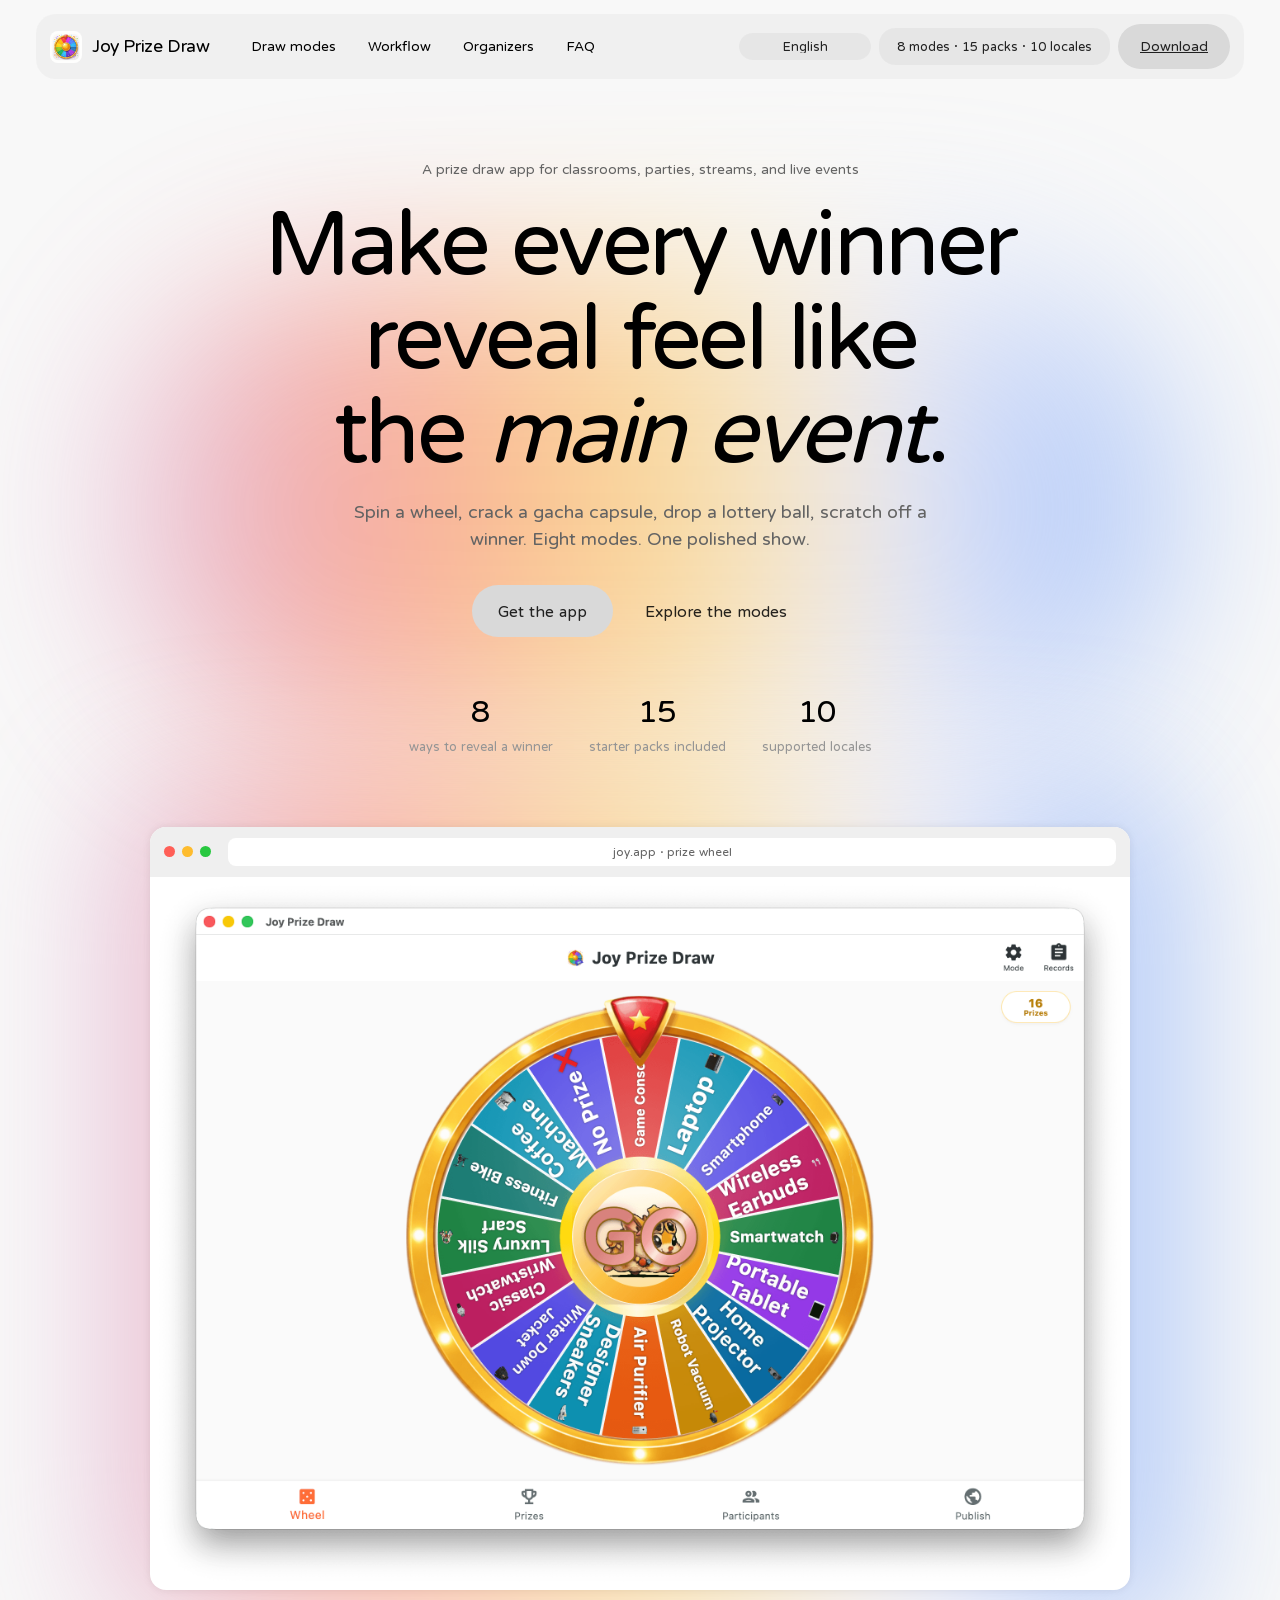
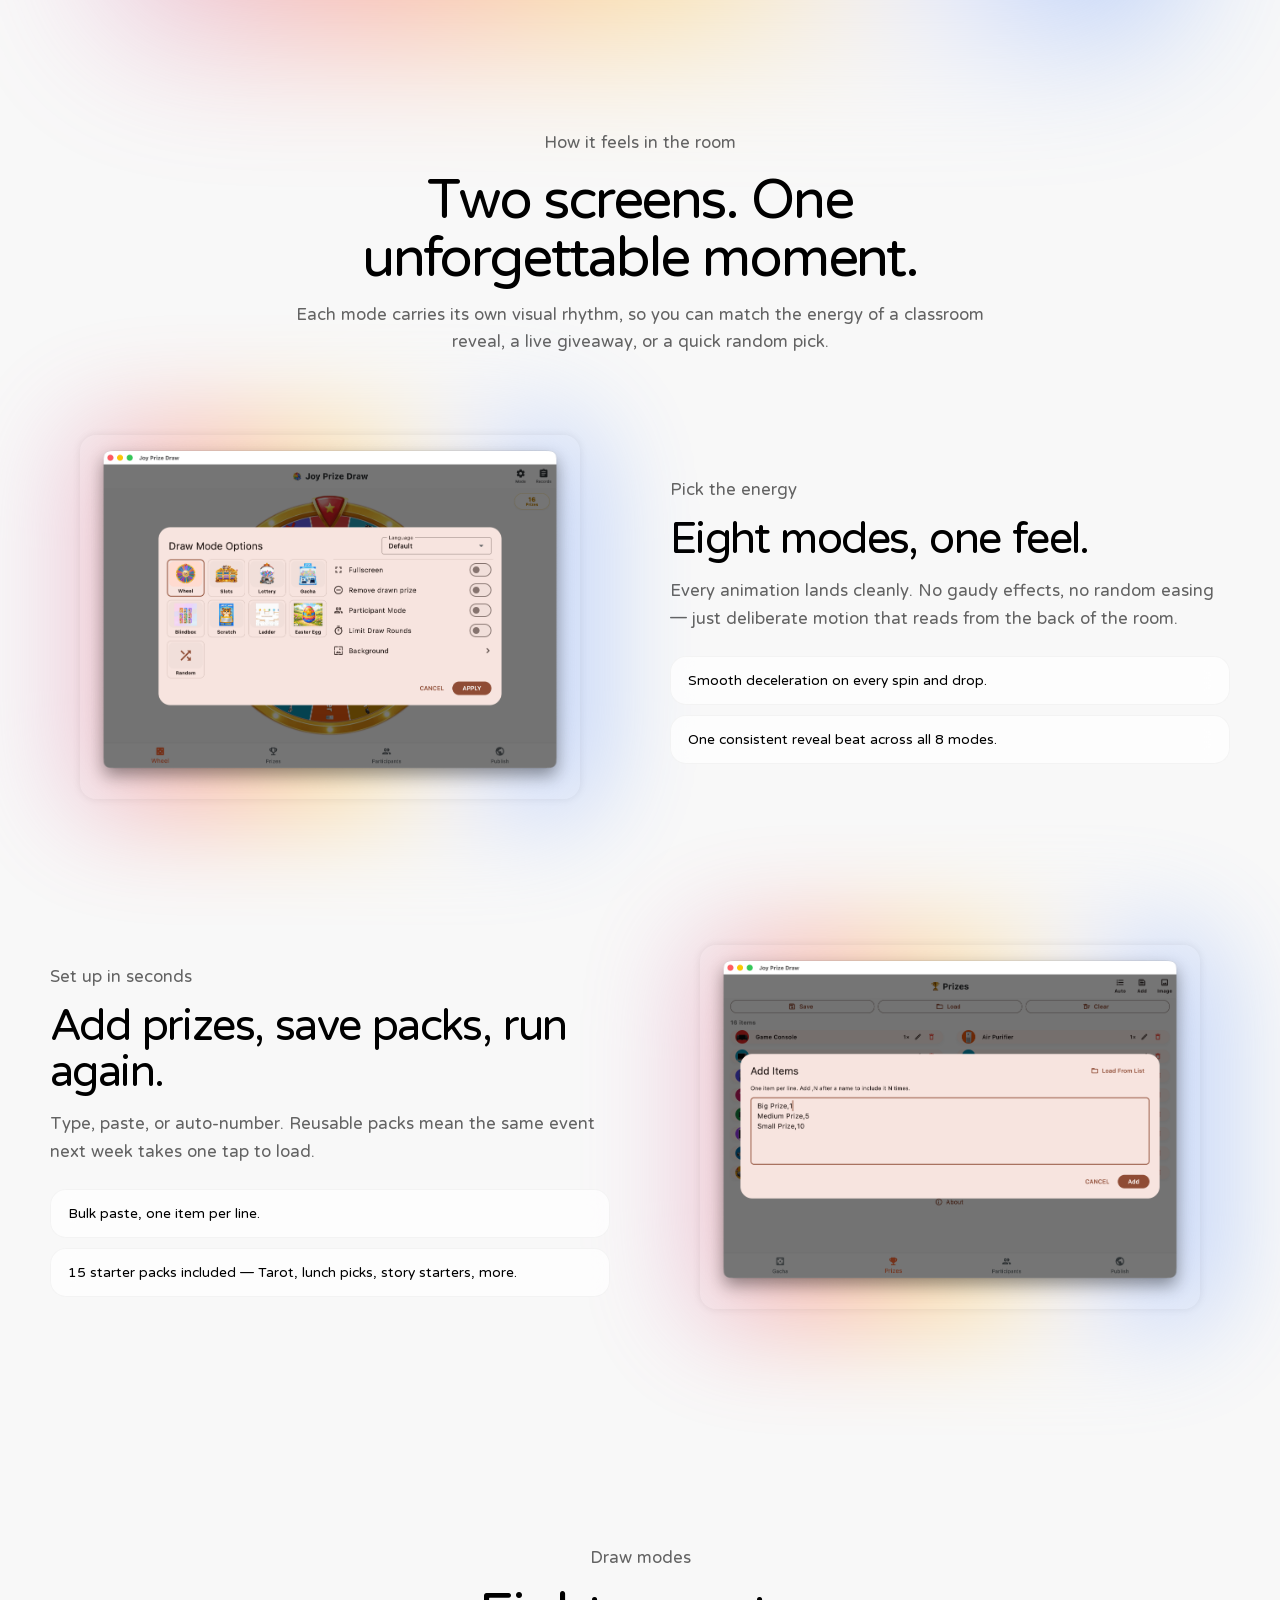
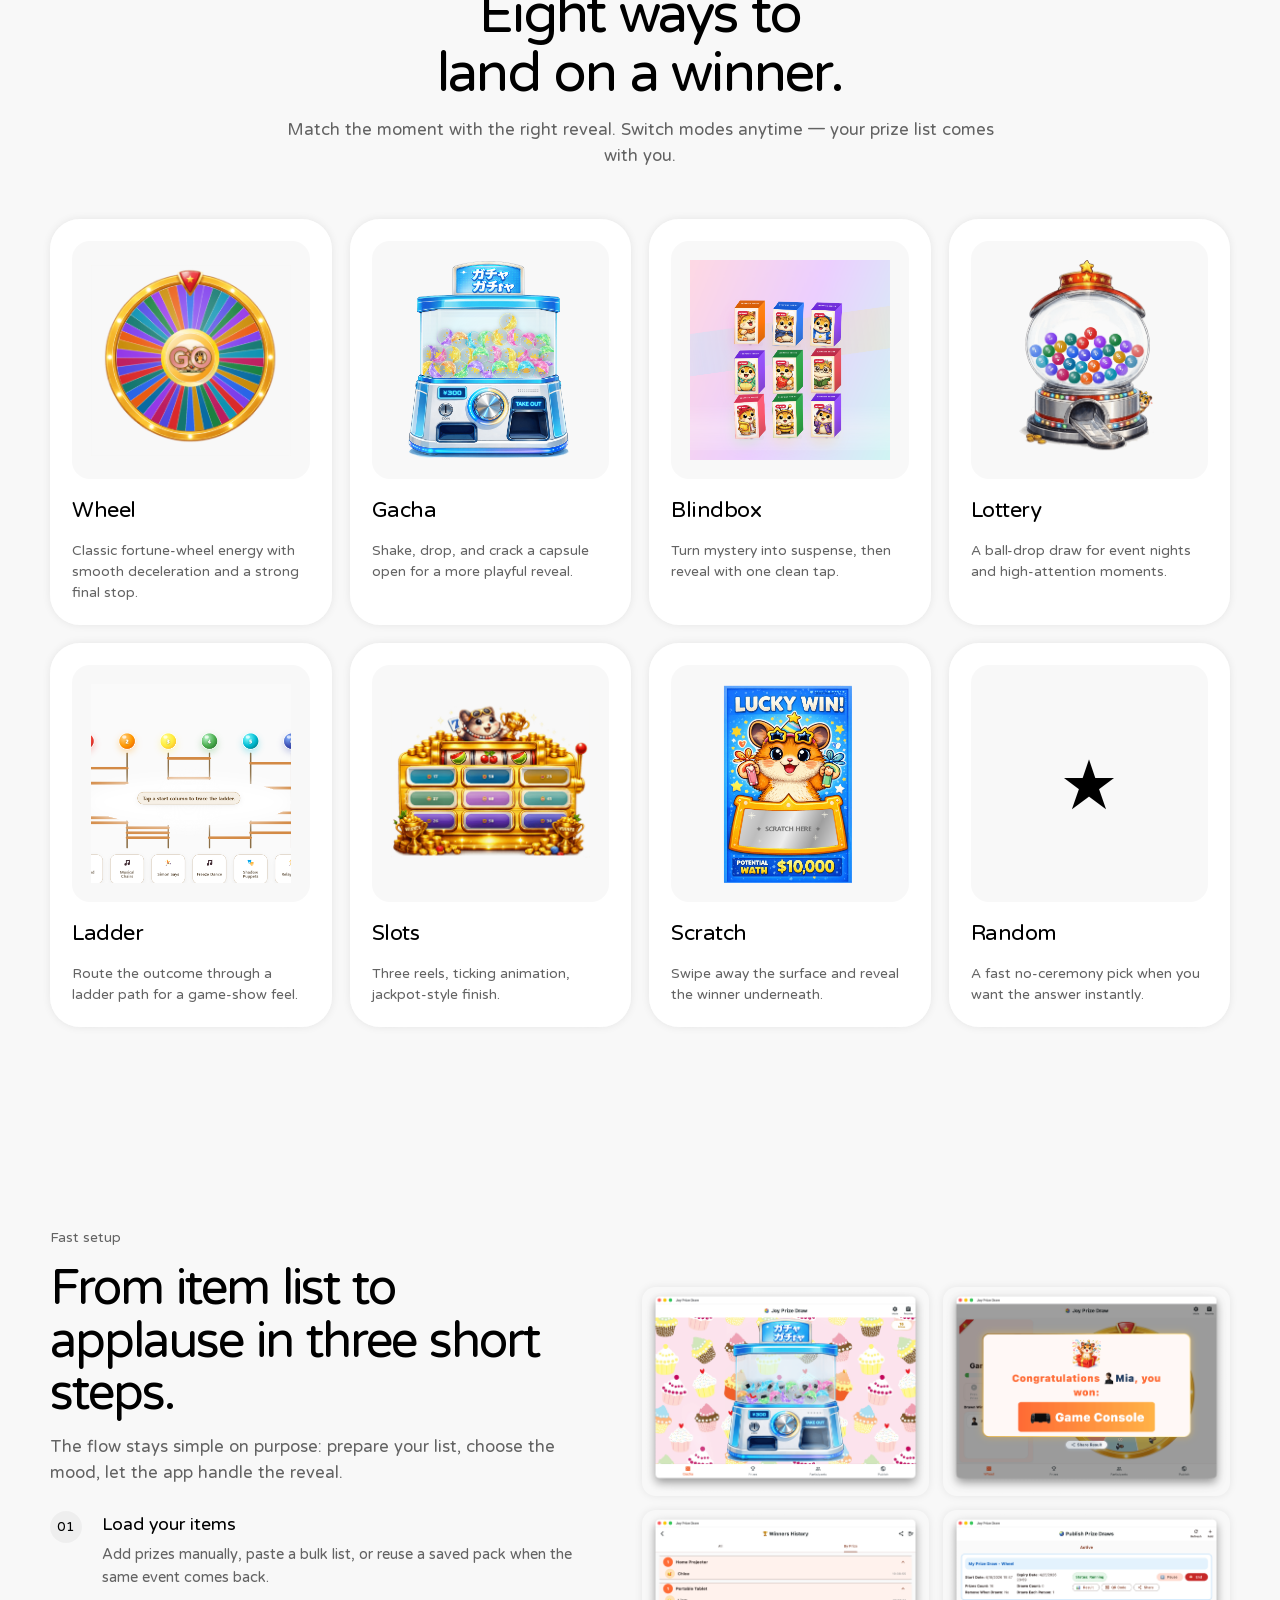
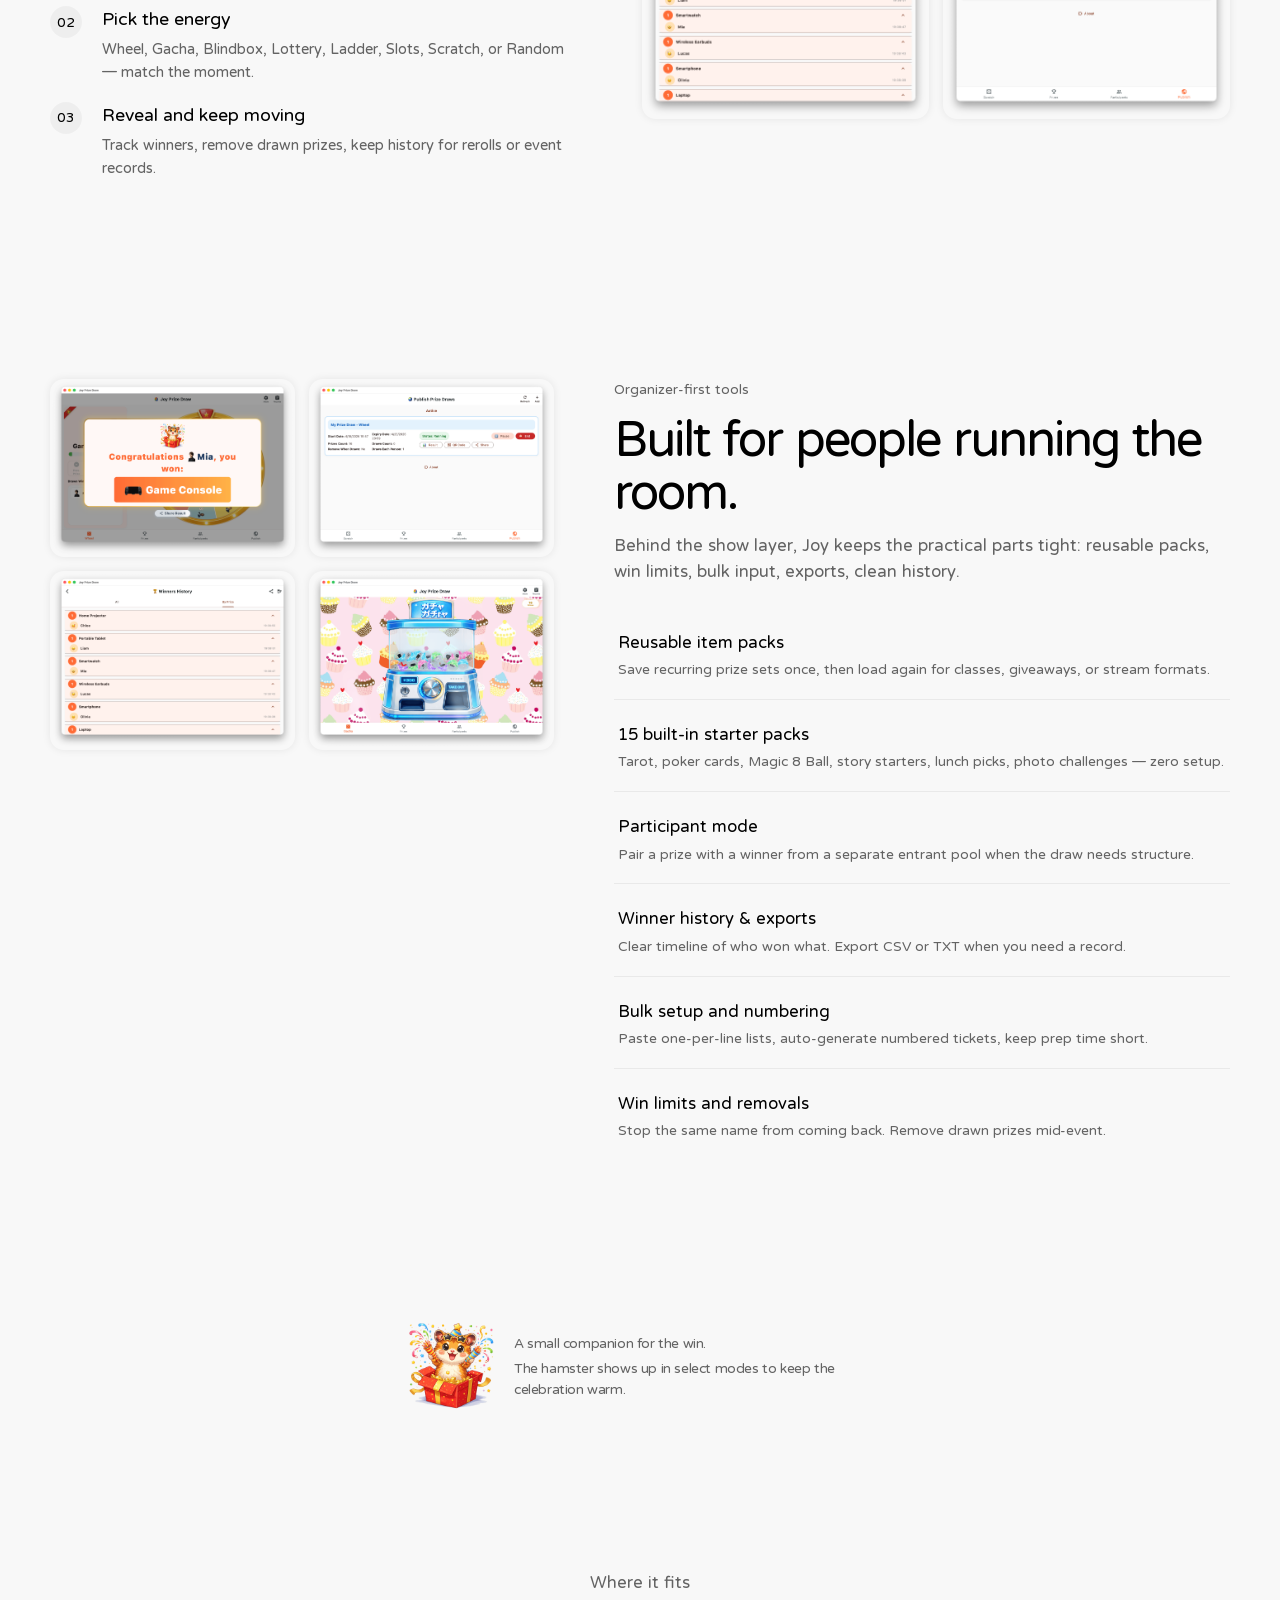
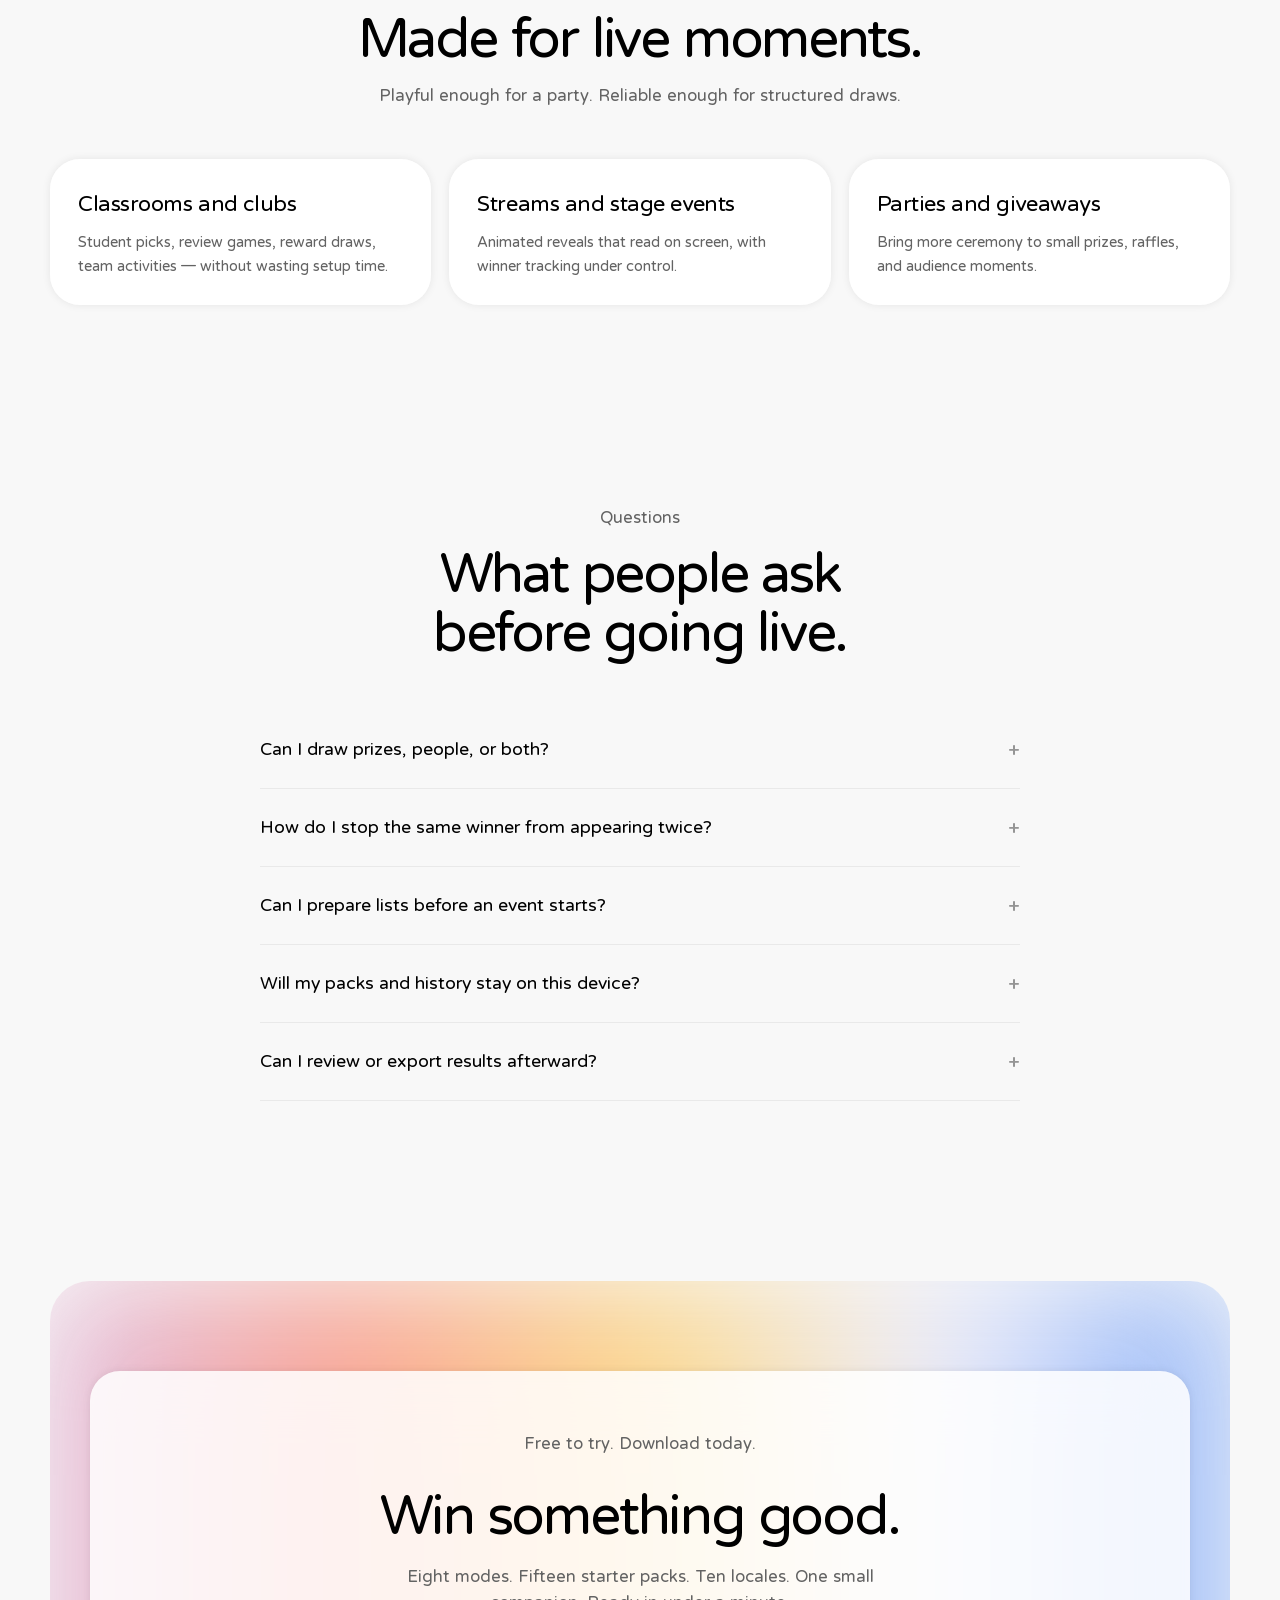
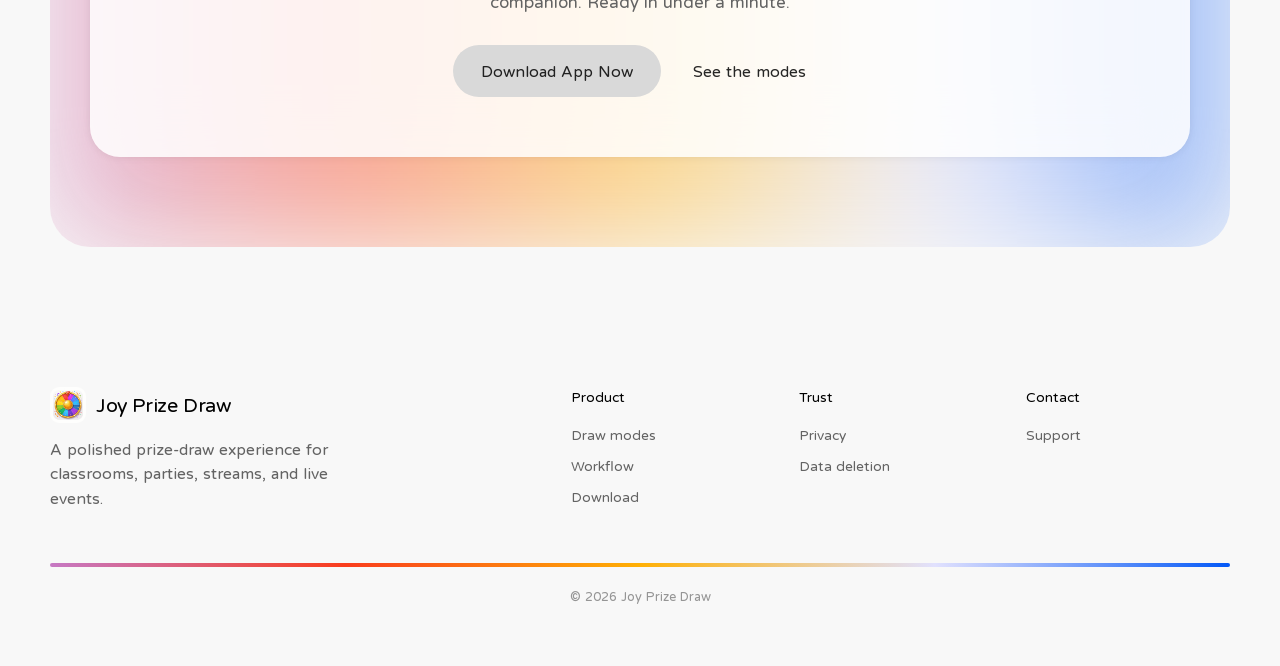
==== commit 5b7b057a: "Deploy landing page from 55b3702" ====
--- a/index.html
+++ b/index.html
@@ -1,619 +1,630 @@
-<!DOCTYPE html>
+<!doctype html>
 <html lang="en">
-  <head>
-    <meta charset="UTF-8" />
-    <meta
-      name="viewport"
-      content="width=device-width, initial-scale=1, viewport-fit=cover"
-    />
-    <title>Joy Prize Draw</title>
-    <meta
-      name="description"
-      content="Spin the wheel, reveal winners, and run unforgettable prize draws with Joy Prize Draw."
-    />
-    <meta
-      property="og:title"
-      content="Joy Prize Draw | Prize reveals with real stage presence"
-    />
-    <meta
-      property="og:description"
-      content="A polished prize draw app for classrooms, parties, streams, and live events."
-    />
-    <meta property="og:type" content="website" />
-    <meta property="og:image" content="assets/img/store_banner.png" />
-    <meta name="theme-color" content="#0d1230" />
-    <link rel="icon" type="image/png" href="assets/img/app_icon.png" />
-    <link rel="preconnect" href="https://fonts.googleapis.com" />
-    <link rel="preconnect" href="https://fonts.gstatic.com" crossorigin />
-    <link
-      href="https://fonts.googleapis.com/css2?family=Noto+Sans:wght@400;500;700;800&family=Noto+Sans+JP:wght@400;500;700;800&family=Noto+Sans+KR:wght@400;500;700;800&family=Noto+Sans+SC:wght@400;500;700;800&family=Noto+Sans+TC:wght@400;500;700;800&family=Fraunces:opsz,wght@9..144,700;9..144,800;9..144,900&family=Space+Grotesk:wght@500;700&display=swap"
-      rel="stylesheet"
-    />
-    <link rel="stylesheet" href="styles.css" />
-    <style>
-      :root {
-        --promo-cream: #fff5e9;
-        --promo-ink: #2f1d13;
-        --promo-soft: #6b4634;
-        --promo-orange: #e85d1f;
-        --promo-amber: #f59e3c;
-      }
-
-      body {
-        background:
-          radial-gradient(circle at top, rgba(245, 158, 60, 0.18), transparent 26%),
-          radial-gradient(circle at 82% 12%, rgba(255, 209, 102, 0.18), transparent 22%),
-          linear-gradient(180deg, #111217 0%, #151325 35%, #091123 100%);
-      }
-
-      .site-nav {
-        gap: 18px;
-      }
-
-      .landing-hero {
-        position: relative;
-        min-height: 100svh;
-        padding-top: calc(var(--header-height) + 42px);
-        padding-bottom: 58px;
-      }
-
-      .landing-hero::before,
-      .landing-hero::after {
-        content: "";
-        position: absolute;
-        inset: 0;
-        pointer-events: none;
-      }
-
-      .landing-hero::before {
-        opacity: 0.18;
-        background-image:
-          radial-gradient(circle at 18% 14%, rgba(255, 255, 255, 0.22) 0 1px, transparent 1px),
-          radial-gradient(circle at 72% 24%, rgba(255, 255, 255, 0.16) 0 1px, transparent 1px),
-          radial-gradient(circle at 42% 82%, rgba(255, 255, 255, 0.12) 0 1px, transparent 1px);
-        background-size: 190px 190px, 220px 220px, 200px 200px;
-      }
-
-      .landing-hero::after {
-        inset: 0 0 14%;
-        background:
-          linear-gradient(90deg, rgba(17, 18, 23, 0.95) 0%, rgba(17, 18, 23, 0.78) 44%, rgba(17, 18, 23, 0.32) 72%, rgba(17, 18, 23, 0.08) 100%),
-          url("assets/img/store_banner.png") center / cover no-repeat;
-        mask-image: linear-gradient(180deg, rgba(0, 0, 0, 1) 80%, transparent 100%);
-      }
-
-      .hero-layout {
-        position: relative;
-        z-index: 1;
-        display: grid;
-        grid-template-columns: minmax(0, 1fr) minmax(360px, 0.98fr);
-        gap: clamp(28px, 5vw, 72px);
-        align-items: center;
-        min-height: calc(100svh - var(--header-height) - 42px);
-      }
-
-      .hero-copy {
-        max-width: 42rem;
-      }
-
-      .hero-copy .eyebrow {
-        display: inline-flex;
-        align-items: center;
-        gap: 10px;
-        padding: 10px 16px;
-        border-radius: 999px;
-        background: rgba(255, 245, 233, 0.12);
-        border: 1px solid rgba(255, 255, 255, 0.12);
-        color: #ffe4c0;
-      }
-
-      .hero-copy h1 {
-        margin: 18px 0 0;
-        font-family: "Fraunces", serif;
-        font-size: clamp(3.2rem, 7vw, 6.8rem);
-        line-height: 0.96;
-        letter-spacing: -0.05em;
-        text-wrap: balance;
-      }
-
-      .hero-copy h1 .accent {
-        color: #ffd7ad;
-      }
-
-      .hero-lead {
-        max-width: 38rem;
-        margin: 22px 0 0;
-        color: rgba(248, 246, 239, 0.78);
-      }
-
-      .hero-actions {
-        margin-top: 30px;
-      }
-
-      .hero-visual {
-        position: relative;
-        min-height: 660px;
-      }
-
-      .hero-stage {
-        position: absolute;
-        inset: 10% 3% 4% 10%;
-        border-radius: 34px;
-        overflow: hidden;
-        border: 1px solid rgba(255, 255, 255, 0.12);
-        background:
-          linear-gradient(180deg, rgba(255, 255, 255, 0.08), rgba(255, 255, 255, 0.02)),
-          rgba(14, 18, 34, 0.82);
-        box-shadow: 0 28px 90px rgba(0, 0, 0, 0.34);
-      }
-
-      .hero-stage img {
-        width: 100%;
-        height: 100%;
-        object-fit: cover;
-        object-position: top center;
-      }
-
-      .hero-badge {
-        position: absolute;
-        z-index: 1;
-        display: inline-flex;
-        align-items: center;
-        gap: 12px;
-        padding: 14px 18px;
-        border-radius: 22px;
-        background: rgba(255, 245, 233, 0.96);
-        color: var(--promo-ink);
-        box-shadow: 0 24px 48px rgba(0, 0, 0, 0.24);
-      }
-
-      .hero-badge::before {
-        content: "";
-        width: 14px;
-        height: 14px;
-        border-radius: 50%;
-        background: linear-gradient(135deg, var(--promo-orange), var(--promo-amber));
-        box-shadow: 0 0 0 8px rgba(232, 93, 31, 0.12);
-      }
-
-      .badge-top {
-        top: 14%;
-        right: -2%;
-        transform: rotate(4deg);
-      }
-
-      .badge-bottom {
-        left: 0;
-        bottom: 15%;
-        transform: rotate(-5deg);
-      }
-
-      .hero-note {
-        margin-top: 20px;
-      }
-
-      .promo-section {
-        position: relative;
-        padding: 108px 0;
-      }
-
-      .promo-head {
-        max-width: 50rem;
-        margin-bottom: 34px;
-      }
-
-      .promo-head h2 {
-        margin: 14px 0 0;
-        font-family: "Fraunces", serif;
-        font-size: clamp(2.5rem, 5vw, 4.6rem);
-        line-height: 0.98;
-        letter-spacing: -0.04em;
-        text-wrap: balance;
-      }
-
-      .promo-head p {
-        margin: 18px 0 0;
-        color: var(--muted);
-        line-height: 1.75;
-      }
-
-      .story-grid {
-        display: grid;
-        gap: 24px;
-      }
-
-      .story-card {
-        display: grid;
-        grid-template-columns: minmax(0, 1.06fr) minmax(320px, 0.94fr);
-        gap: clamp(20px, 4vw, 42px);
-        align-items: center;
-        padding: clamp(22px, 3vw, 34px);
-        border: 1px solid rgba(255, 255, 255, 0.12);
-        border-radius: 34px;
-        background:
-          linear-gradient(180deg, rgba(255, 255, 255, 0.08), rgba(255, 255, 255, 0.02)),
-          rgba(14, 18, 34, 0.82);
-        box-shadow: var(--shadow);
-      }
-
-      .story-card.reverse .story-copy {
-        order: 1;
-      }
-
-      .story-card.reverse .story-shot {
-        order: 2;
-      }
-
-      .story-shot {
-        position: relative;
-      }
-
-      .story-shot::before {
-        content: "";
-        position: absolute;
-        inset: -14px;
-        border-radius: 30px;
-        background: radial-gradient(circle at top left, rgba(245, 158, 60, 0.22), transparent 54%);
-        z-index: 0;
-      }
-
-      .story-shot img {
-        position: relative;
-        z-index: 1;
-        width: 100%;
-        border-radius: 26px;
-        border: 1px solid rgba(255, 255, 255, 0.12);
-        box-shadow: 0 22px 48px rgba(0, 0, 0, 0.28);
-      }
-
-      .story-copy .eyebrow {
-        margin-bottom: 12px;
-      }
-
-      .story-copy h3,
-      .organizer-copy h3 {
-        margin: 0;
-        font-family: "Fraunces", serif;
-        font-size: clamp(2rem, 4vw, 3.2rem);
-        line-height: 1;
-        letter-spacing: -0.04em;
-      }
-
-      .story-copy p,
-      .organizer-copy p {
-        margin: 16px 0 0;
-        color: var(--muted);
-        line-height: 1.72;
-      }
-
-      .story-points {
-        display: grid;
-        gap: 12px;
-        margin: 24px 0 0;
-      }
-
-      .story-points div {
-        padding: 14px 16px;
-        border-radius: 18px;
-        background: rgba(255, 255, 255, 0.05);
-        border: 1px solid rgba(255, 255, 255, 0.08);
-      }
-
-      .mode-grid {
-        grid-template-columns: repeat(4, minmax(0, 1fr));
-      }
-
-      .mode-card {
-        min-height: 340px;
-        border-radius: 28px;
-      }
-
-      .mode-card img {
-        aspect-ratio: 4 / 3;
-      }
-
-      .section-workflow {
-        background:
-          linear-gradient(180deg, rgba(255, 255, 255, 0.02), rgba(255, 255, 255, 0)),
-          radial-gradient(circle at 18% 0%, rgba(245, 158, 60, 0.12), transparent 28%);
-      }
-
-      .workflow-grid {
-        display: grid;
-        grid-template-columns: minmax(0, 0.92fr) minmax(0, 1.08fr);
-        gap: clamp(28px, 5vw, 64px);
-        align-items: center;
-      }
-
-      .workflow-copy h2,
-      .organizer-copy h2,
-      .section-head h2 {
-        font-family: "Fraunces", serif;
-      }
-
-      .workflow-media {
-        min-height: auto;
-      }
-
-      .workflow-stage {
-        display: grid;
-        grid-template-columns: repeat(2, minmax(0, 1fr));
-        gap: 16px;
-      }
-
-      .workflow-stage img {
-        width: 100%;
-        border-radius: 24px;
-        border: 1px solid rgba(255, 255, 255, 0.12);
-        box-shadow: 0 18px 42px rgba(0, 0, 0, 0.24);
-      }
-
-      .workflow-thumbnail,
-      .workflow-media::before,
-      .organizer-main,
-      .organizer-strip {
-        display: none;
-      }
-
-      .section-organizers {
-        display: grid;
-        grid-template-columns: minmax(0, 1.02fr) minmax(0, 0.98fr);
-        gap: clamp(28px, 5vw, 56px);
-        align-items: center;
-      }
-
-      .organizer-media {
-        display: grid;
-        grid-template-columns: repeat(2, minmax(0, 1fr));
-        gap: 16px;
-      }
-
-      .organizer-media img {
-        width: 100%;
-        border-radius: 26px;
-        border: 1px solid rgba(255, 255, 255, 0.12);
-        box-shadow: 0 18px 42px rgba(0, 0, 0, 0.26);
-      }
-
-      .organizer-feature-strip {
-        display: grid;
-        gap: 18px;
-      }
-
-      .feature-list {
-        margin-top: 26px;
-      }
-
-      .feature-item {
-        border-bottom: 1px solid rgba(255, 255, 255, 0.1);
-      }
-
-      @media (max-width: 1120px) {
-        .hero-layout,
-        .story-card,
-        .workflow-grid,
-        .section-organizers {
-          grid-template-columns: 1fr;
-        }
-
-        .story-card.reverse .story-copy,
-        .story-card.reverse .story-shot {
-          order: initial;
-        }
-
-        .mode-grid,
-        .audience-grid,
-        .faq-list {
-          grid-template-columns: repeat(2, minmax(0, 1fr));
-        }
-      }
-
-      @media (max-width: 860px) {
-        .landing-hero {
-          padding-top: 26px;
-        }
-
-        .hero-layout {
-          min-height: auto;
-        }
-
-        .hero-visual {
-          min-height: 460px;
-        }
-
-        .mode-grid,
-        .workflow-stage,
-        .organizer-media,
-        .audience-grid,
-        .faq-list {
-          grid-template-columns: 1fr;
-        }
-      }
-
-      @media (max-width: 620px) {
-        .hero-stage {
-          inset: 14% 0 6%;
-        }
-
-        .badge-top {
-          right: 0;
-        }
-
-        .badge-bottom {
-          left: 0;
-          bottom: 6%;
-        }
-
-        .promo-section,
-        .section {
-          padding: 84px 0;
-        }
-      }
-    </style>
-  </head>
-  <body>
-    <div class="page-shell">
-      <header class="site-header">
-        <a class="brand" href="#top" aria-label="Joy Prize Draw home">
-          <img src="assets/img/logo.png" alt="" />
-          <span>Joy Prize Draw</span>
-        </a>
-        <nav class="site-nav" aria-label="Primary">
-          <a href="#top">Home</a>
-          <a href="redirect.html">Download</a>
-          <a href="#support">Support</a>
-        </nav>
-        <div class="language-control">
-          <label id="language-label" for="locale-select">Language</label>
-          <select id="locale-select" aria-labelledby="language-label"></select>
+<head>
+  <meta charset="utf-8">
+  <meta name="viewport" content="width=device-width, initial-scale=1, viewport-fit=cover">
+  <title>Joy Prize Draw — Win something good.</title>
+  <meta name="description" content="A polished prize draw app for classrooms, parties, streams, and live events. Eight ways to land on a winner.">
+  <meta property="og:title" content="Joy Prize Draw">
+  <meta property="og:description" content="Eight ways to land on a winner without losing the room.">
+  <link rel="icon" type="image/png" href="img/app_icon.png">
+  <link rel="stylesheet" href="colors_and_type.css">
+  <style>
+    html[dir="rtl"] { direction: rtl; }
+    html[dir="rtl"] .header-right { margin-left: 0; margin-right: auto; }
+    html[dir="rtl"] nav.links { margin-left: 0; margin-right: 14px; }
+    html[dir="rtl"] .brand { flex-direction: row; }
+    html[dir="rtl"] .steps li { direction: ltr; text-align: left; }
+    html[dir="rtl"] .mascot { flex-direction: row-reverse; }
+    .lang-select {
+      font-family: inherit; font-size: 13px; font-weight: 500;
+      background: rgba(0,0,0,0.04); border: none; border-radius: 14px;
+      padding: 7px 12px; color: rgba(0,0,0,0.85); cursor: pointer;
+      outline: none; -webkit-appearance: none; appearance: none;
+      text-align-last: center;
+    }
+    .lang-select:hover { background: rgba(0,0,0,0.08); }
+  
+    body { margin: 0; background: #f8f8f8; overflow-x: hidden; }
+    .wrap { max-width: 1180px; margin: 0 auto; padding: 0 24px; }
+    *::-webkit-scrollbar { display: none; }
+
+    /* ============== HEADER ============== */
+    header.bar {
+      position: sticky; top: 14px; z-index: 30;
+      max-width: 1180px; margin: 14px auto 0;
+      display: flex; align-items: center; gap: 14px;
+      padding: 10px 14px;
+      background: rgba(239,239,239,0.85);
+      backdrop-filter: blur(24px); -webkit-backdrop-filter: blur(24px);
+      border-radius: 20px;
+    }
+    .brand { display: flex; align-items: center; gap: 10px; text-decoration: none; }
+    .brand img { width: 32px; height: 32px; border-radius: 8px; }
+    .brand-name {
+      font-size: 18px; font-weight: 500; letter-spacing: -0.4px; color: #000;
+    }
+    nav.links { display: flex; gap: 4px; margin-left: 14px; }
+    nav.links a {
+      font-size: 14px; color: #000; text-decoration: none;
+      padding: 8px 14px; border-radius: 9999px;
+      transition: background-color 0.2s ease;
+    }
+    nav.links a:hover { background: rgba(0,0,0,0.04); }
+    .header-right { margin-left: auto; display: flex; gap: 8px; align-items: center; }
+    .pill {
+      background: rgba(0,0,0,0.04);
+      padding: 9px 18px; font-size: 13px; border-radius: 16px;
+      color: rgba(0,0,0,0.85);
+    }
+
+    /* ============== HERO ============== */
+    .hero {
+      position: relative;
+      padding: 80px 24px 40px;
+      max-width: 1180px; margin: 0 auto;
+      text-align: center;
+    }
+    .hero-glow {
+      position: absolute; left: 8%; right: 8%;
+      top: 200px; height: 460px;
+      background: var(--gradient-spectrum);
+      filter: blur(90px); opacity: 0.42;
+      border-radius: 200px; z-index: 0; pointer-events: none;
+    }
+    .eyebrow {
+      position: relative; z-index: 1;
+      font-size: 14px; color: #636363; margin: 0;
+      text-transform: none; letter-spacing: 0;
+    }
+    h1.headline {
+      position: relative; z-index: 1;
+      font-size: 92px; font-weight: 300; letter-spacing: -3.5px;
+      line-height: 1.02; margin: 16px 0 22px; color: #000;
+      max-width: 900px; margin-left: auto; margin-right: auto;
+      text-wrap: balance;
+    }
+    h1 .accent { color: #000; font-style: italic; font-weight: 300; }
+    .lead {
+      position: relative; z-index: 1;
+      font-size: 18px; color: #636363; line-height: 1.5;
+      max-width: 580px; margin: 0 auto 32px;
+    }
+    .ctas {
+      position: relative; z-index: 1;
+      display: flex; gap: 10px; justify-content: center; flex-wrap: wrap;
+    }
+    .ctas a.btn { text-decoration: none; }
+    .ctas .btn-filled { padding: 14px 26px; font-size: 16px; }
+    .ctas .btn-ghost  { padding: 14px 22px; font-size: 16px; }
+    .stats {
+      position: relative; z-index: 1;
+      display: flex; gap: 36px; justify-content: center;
+      list-style: none; padding: 0; margin: 50px 0 0;
+    }
+    .stats li { display: flex; flex-direction: column; gap: 2px; }
+    .stats .v { font-size: 32px; font-weight: 300; letter-spacing: -1px; color: #000; }
+    .stats .l { font-size: 13px; color: #959595; }
+
+    /* ============== HERO SHOT ============== */
+    .shot-wrap {
+      position: relative;
+      max-width: 980px; margin: 70px auto 0;
+    }
+    .shot-glow {
+      position: absolute; inset: -50px;
+      background: var(--gradient-spectrum);
+      filter: blur(70px); opacity: 0.35;
+      border-radius: 80px; z-index: 0;
+    }
+    .shot {
+      position: relative; z-index: 1;
+      background: #fff; border-radius: 16px;
+      box-shadow: rgba(0,0,0,0.08) 0 0 8px 0;
+      overflow: hidden;
+    }
+    .shot-chrome {
+      display: flex; align-items: center; gap: 7px;
+      padding: 11px 14px; background: #efefef;
+    }
+    .shot-chrome .dot { width: 11px; height: 11px; border-radius: 9999px; }
+    .shot-chrome .url {
+      flex: 1; margin-left: 10px; background: #fff; border-radius: 8px;
+      padding: 5px 12px; font-size: 12px; color: #636363; text-align: center;
+    }
+    .shot img { width: 100%; display: block; }
+
+    /* ============== SECTIONS ============== */
+    section.section { padding: 100px 0; }
+    .section-head { max-width: 720px; margin: 0 auto 50px; text-align: center; }
+    .section-head h2 {
+      font-size: 56px; font-weight: 300; letter-spacing: -2.2px;
+      line-height: 1.05; margin: 12px 0 16px; color: #000;
+      text-wrap: balance;
+    }
+    .section-head p { font-size: 17px; color: #636363; line-height: 1.55; margin: 0; }
+
+    /* Modes grid */
+    .modes-grid {
+      display: grid; grid-template-columns: repeat(4, 1fr); gap: 18px;
+    }
+    .mode-card {
+      background: rgba(255,255,255,0.9);
+      backdrop-filter: blur(24px);
+      border-radius: 30px; padding: 22px;
+      box-shadow: var(--shadow-sm);
+      display: flex; flex-direction: column; gap: 14px;
+    }
+    .mode-thumb {
+      aspect-ratio: 1 / 1; width: 100%;
+      border-radius: 18px;
+      background: #f8f8f8;
+      display: flex; align-items: center; justify-content: center;
+      overflow: hidden;
+    }
+    .mode-thumb img { width: 84%; height: 84%; object-fit: contain; }
+    .mode-symbol {
+      font-size: 56px; font-weight: 300; color: #000;
+    }
+    .mode-name {
+      font-size: 22px; font-weight: 500; letter-spacing: -0.44px; color: #000;
+    }
+    .mode-body { font-size: 14px; color: #636363; line-height: 1.5; margin: 0; }
+
+    /* Story rows */
+    .story {
+      display: grid; grid-template-columns: 1fr 1fr; gap: 60px;
+      align-items: center; margin-bottom: 80px;
+    }
+    .story:last-child { margin-bottom: 0; }
+    .story.reverse .story-shot { order: 2; }
+    .story.reverse .story-copy { order: 1; }
+    .story-shot {
+      position: relative; padding: 30px;
+    }
+    .story-shot::before {
+      content: ""; position: absolute; inset: 10px;
+      background: var(--gradient-spectrum);
+      filter: blur(50px); opacity: 0.3; border-radius: 60px; z-index: 0;
+    }
+    .story-shot img {
+      position: relative; z-index: 1;
+      width: 100%; border-radius: 16px;
+      box-shadow: rgba(0,0,0,0.08) 0 0 8px 0;
+    }
+    .story-copy h3 {
+      font-size: 44px; font-weight: 300; letter-spacing: -1.6px;
+      line-height: 1.05; margin: 12px 0 16px; color: #000;
+    }
+    .story-copy p { font-size: 17px; color: #636363; line-height: 1.6; margin: 0; }
+    .story-points { display: flex; flex-direction: column; gap: 10px; margin-top: 24px; }
+    .story-points div {
+      background: rgba(255,255,255,0.7);
+      backdrop-filter: blur(12px);
+      padding: 14px 18px; border-radius: 16px;
+      font-size: 14px; color: #000;
+      box-shadow: inset 0 0 0 1px rgba(0,0,0,0.04);
+    }
+
+    /* Workflow */
+    .workflow-grid {
+      display: grid; grid-template-columns: 0.95fr 1.05fr;
+      gap: 60px; align-items: center;
+    }
+    .workflow-stage {
+      display: grid; grid-template-columns: 1fr 1fr; gap: 14px;
+    }
+    .workflow-stage img {
+      width: 100%; border-radius: 14px;
+      box-shadow: rgba(0,0,0,0.08) 0 0 8px 0;
+    }
+    .steps { list-style: none; padding: 0; margin: 24px 0 0;
+             display: flex; flex-direction: column; gap: 18px;
+             counter-reset: step; }
+    .steps li {
+      counter-increment: step;
+      display: grid; grid-template-columns: 36px 1fr; gap: 16px;
+      align-items: start;
+    }
+    .steps li::before {
+      content: counter(step, decimal-leading-zero);
+      font-size: 14px; font-weight: 500; color: #000;
+      width: 32px; height: 32px; border-radius: 9999px;
+      background: rgba(0,0,0,0.04);
+      display: flex; align-items: center; justify-content: center;
+    }
+    .steps li strong { font-size: 18px; font-weight: 500; color: #000; display: block; margin-bottom: 4px; }
+    .steps li p { font-size: 15px; color: #636363; line-height: 1.55; margin: 0; }
+
+    /* Organizer features */
+    .organizer-grid {
+      display: grid; grid-template-columns: 0.9fr 1.1fr; gap: 60px; align-items: start;
+    }
+    .organizer-media {
+      display: grid; grid-template-columns: 1fr 1fr; gap: 14px;
+    }
+    .organizer-media img {
+      width: 100%; border-radius: 14px;
+      box-shadow: rgba(0,0,0,0.08) 0 0 8px 0;
+    }
+    .feat-list {
+      display: flex; flex-direction: column; gap: 4px; margin-top: 26px;
+    }
+    .feat {
+      padding: 18px 4px; border-bottom: 1px solid rgba(0,0,0,0.06);
+    }
+    .feat:last-child { border-bottom: 0; }
+    .feat strong { font-size: 17px; font-weight: 500; color: #000; display: block; margin-bottom: 4px; }
+    .feat p { font-size: 14px; color: #636363; line-height: 1.55; margin: 0; }
+
+    /* Audiences */
+    .aud-grid { display: grid; grid-template-columns: repeat(3, 1fr); gap: 18px; }
+    .aud {
+      background: rgba(255,255,255,0.9); backdrop-filter: blur(24px);
+      border-radius: 30px; padding: 28px;
+      box-shadow: var(--shadow-sm);
+    }
+    .aud strong { font-size: 22px; font-weight: 500; letter-spacing: -0.44px; color: #000; display: block; margin-bottom: 10px; }
+    .aud p { font-size: 15px; color: #636363; line-height: 1.55; margin: 0; }
+
+    /* Hamster — small chromatic moment */
+    .mascot {
+      display: flex; align-items: center; justify-content: center; gap: 18px;
+      padding: 60px 24px;
+    }
+    .mascot img { height: 90px; }
+    .mascot-text {
+      font-size: 20px; font-weight: 400; color: #000; letter-spacing: -0.4px;
+      max-width: 360px;
+    }
+    .mascot-text span { color: #636363; display: block; font-size: 14px; margin-top: 4px; }
+
+    /* FAQ */
+    .faq-list { max-width: 760px; margin: 0 auto; }
+    details {
+      border-bottom: 1px solid rgba(0,0,0,0.06);
+      padding: 22px 0;
+    }
+    details summary {
+      list-style: none; cursor: pointer;
+      font-size: 18px; font-weight: 500; color: #000;
+      display: flex; align-items: center; justify-content: space-between;
+      gap: 16px;
+    }
+    details summary::-webkit-details-marker { display: none; }
+    details summary::after {
+      content: "+"; font-size: 22px; font-weight: 300; color: #959595;
+      transition: transform 0.2s ease;
+    }
+    details[open] summary::after { content: "−"; }
+    details p { font-size: 15px; color: #636363; line-height: 1.65; margin: 12px 0 0; }
+
+    /* Bottom CTA */
+    .cta {
+      position: relative;
+      max-width: 1100px; margin: 80px auto 0;
+      padding: 90px 40px;
+      text-align: center;
+      border-radius: 40px; overflow: hidden;
+    }
+    .cta-glow {
+      position: absolute; inset: 0;
+      background: var(--gradient-spectrum);
+      filter: blur(60px); opacity: 0.45; z-index: 0;
+    }
+    .cta-card {
+      position: relative; z-index: 1;
+      background: rgba(255,255,255,0.85); backdrop-filter: blur(30px);
+      border-radius: 30px; padding: 60px 40px;
+      box-shadow: rgba(0,0,0,0.08) 0 0 8px 0;
+    }
+    .cta-card h2 { font-size: 56px; font-weight: 300; letter-spacing: -2.2px; margin: 0 0 20px; color: #000; line-height: 1.05; }
+    .cta-card p { font-size: 17px; color: #636363; max-width: 520px; margin: 0 auto 28px; line-height: 1.55; }
+
+    /* Footer */
+    footer.foot {
+      max-width: 1180px; margin: 100px auto 0;
+      padding: 40px 24px 60px;
+    }
+    .foot-grid { display: grid; grid-template-columns: 1.4fr 2fr; gap: 60px; padding-bottom: 30px; }
+    .foot-tag { font-size: 16px; color: #636363; margin: 14px 0 0; max-width: 320px; line-height: 1.55; }
+    .foot-cols { display: grid; grid-template-columns: repeat(3, 1fr); gap: 24px; }
+    .foot-cols strong { font-size: 14px; font-weight: 500; color: #000; display: block; margin-bottom: 12px; }
+    .foot-cols a { display: block; font-size: 14px; color: #636363; text-decoration: none; padding: 5px 0; }
+    .foot-cols a:hover { color: #000; }
+    .foot-strip {
+      height: 4px; border-radius: 9999px;
+      background: var(--gradient-spectrum);
+      margin: 20px 0;
+    }
+    .foot-fine {
+      display: flex; justify-content: center; gap: 14px;
+      font-size: 13px; color: #959595; flex-wrap: wrap;
+    }
+
+    /* Responsive */
+    @media (max-width: 1024px) {
+      .modes-grid { grid-template-columns: repeat(2, 1fr); }
+      .story, .workflow-grid, .organizer-grid { grid-template-columns: 1fr; gap: 40px; }
+      .story.reverse .story-shot { order: initial; }
+      .story.reverse .story-copy { order: initial; }
+      .aud-grid { grid-template-columns: 1fr; }
+      .foot-grid { grid-template-columns: 1fr; gap: 30px; }
+    }
+    @media (max-width: 720px) {
+      h1.headline { font-size: 56px; letter-spacing: -2px; }
+      .section-head h2, .cta-card h2 { font-size: 38px; letter-spacing: -1.4px; }
+      .modes-grid { grid-template-columns: 1fr; }
+      .stats { gap: 20px; flex-wrap: wrap; }
+      nav.links { display: none; }
+      .header-right .pill { display: none; }
+    }
+  </style>
+  <script src="i18n.js"></script>
+</head>
+<body>
+
+<header class="bar">
+  <a class="brand" href="#top">
+    <img src="img/logo.png" alt="">
+    <span class="brand-name">Joy Prize Draw</span>
+  </a>
+  <nav class="links">
+    <a href="#modes" data-i18n="nav_modes">Draw modes</a>
+    <a href="#workflow" data-i18n="nav_workflow">Workflow</a>
+    <a href="#organizers" data-i18n="nav_organizers">Organizers</a>
+    <a href="#faq" data-i18n="nav_faq">FAQ</a>
+  </nav>
+  <div class="header-right">
+    <select id="lang-select" class="lang-select" onchange="window.__i18nSwitch(this.value)" data-i18n-title="lang_selector">
+      <option value="en">English</option>
+      <option value="zh-hans">简体中文</option>
+      <option value="zh-hant">繁體中文</option>
+      <option value="ja">日本語</option>
+      <option value="ko">한국어</option>
+      <option value="fr">Français</option>
+      <option value="de">Deutsch</option>
+      <option value="es">Español</option>
+      <option value="it">Italiano</option>
+      <option value="tr-tr">Türkçe</option>
+      <option value="id-id">Bahasa Indonesia</option>
+      <option value="es-419">Español (AL)</option>
+      <option value="ar">العربية</option>
+      <option value="th-th">ไทย</option>
+      <option value="vi-vn">Tiếng Việt</option>
+      <option value="pt-br">Português (BR)</option>
+    </select>
+    <span class="pill" data-i18n="pill">8 modes · 15 packs · 10 locales</span>
+    <a class="btn btn-filled" href="redirect.html" data-i18n="btn_download">Download</a>
+  </div>
+</header>
+
+<main id="top">
+
+  <!-- HERO -->
+  <section class="hero">
+    <div class="hero-glow"></div>
+    <p class="eyebrow" data-i18n="eyebrow_hero">A prize draw app for classrooms, parties, streams, and live events</p>
+    <h1 class="headline"><span data-i18n="headline_p1">Make every winner reveal feel like the </span><span class="accent" data-i18n="headline_accent">main event</span><span data-i18n="headline_p2">.</span></h1>
+    <p class="lead" data-i18n="lead_hero">
+      Spin a wheel, crack a gacha capsule, drop a lottery ball, scratch off a winner.
+      Eight modes. One polished show.
+    </p>
+    <div class="ctas">
+      <a class="btn btn-filled" href="redirect.html" data-i18n="cta_get_app">Get the app</a>
+      <a class="btn btn-ghost" href="#modes" data-i18n="cta_explore">Explore the modes</a>
+    </div>
+    <ul class="stats">
+      <li><span class="v">8</span><span class="l" data-i18n="stat_ways_label">ways to reveal a winner</span></li>
+      <li><span class="v">15</span><span class="l" data-i18n="stat_packs_label">starter packs included</span></li>
+      <li><span class="v">10</span><span class="l" data-i18n="stat_locales_label">supported locales</span></li>
+    </ul>
+
+    <div class="shot-wrap">
+      <div class="shot-glow"></div>
+      <div class="shot">
+        <div class="shot-chrome">
+          <span class="dot" style="background:#ff5f57"></span>
+          <span class="dot" style="background:#febc2e"></span>
+          <span class="dot" style="background:#28c840"></span>
+          <span class="url" data-i18n="chrome_url">joy.app · prize wheel</span>
         </div>
-      </header>
-
-      <main>
-        <section class="landing-hero" id="top">
-          <div class="container hero-layout">
-            <div class="hero-copy reveal reveal-visible">
-              <p class="eyebrow" id="hero-eyebrow"></p>
-              <h1 id="hero-title"></h1>
-              <p class="hero-lead" id="hero-lead"></p>
-              <div class="hero-actions">
-                <a class="button button-primary" id="hero-primary-cta" href="#modes"></a>
-                <a class="button button-secondary" id="hero-secondary-cta" href="#workflow"></a>
-                <a class="button button-secondary" href="redirect.html">Download App</a>
-              </div>
-              <ul class="hero-stats" id="hero-stats"></ul>
-              <p class="hero-note" id="hero-note"></p>
-            </div>
-
-            <div class="hero-visual reveal reveal-visible" aria-hidden="true">
-              <div class="hero-stage">
-                <img src="assets/img/mac-wheel.png" alt="" />
-              </div>
-              <div class="hero-badge badge-top" id="visual-chip-top"></div>
-              <div class="hero-badge badge-bottom" id="visual-chip-bottom"></div>
-            </div>
-          </div>
-        </section>
-
-        <section class="promo-section container reveal" id="story">
-          <div class="promo-head">
-            <p class="eyebrow" id="modes-eyebrow"></p>
-            <h2 id="modes-title"></h2>
-            <p id="modes-intro"></p>
-          </div>
-
-          <div class="story-grid">
-            <article class="story-card">
-              <div class="story-shot">
-                <img src="assets/img/mac-modes.png" alt="" />
-              </div>
-              <div class="story-copy">
-                <p class="eyebrow" id="story-visual-eyebrow"></p>
-                <h3 id="story-visual-title"></h3>
-                <p id="story-visual-body"></p>
-                <div class="story-points">
-                  <div id="story-visual-point-1"></div>
-                  <div id="story-visual-point-2"></div>
-                </div>
-              </div>
-            </article>
-
-            <article class="story-card reverse">
-              <div class="story-shot">
-                <img src="assets/img/mac-prizes.png" alt="" />
-              </div>
-              <div class="story-copy">
-                <p class="eyebrow" id="story-setup-eyebrow"></p>
-                <h3 id="story-setup-title"></h3>
-                <p id="story-setup-body"></p>
-                <div class="story-points">
-                  <div id="story-setup-point-1"></div>
-                  <div id="story-setup-point-2"></div>
-                </div>
-              </div>
-            </article>
-          </div>
-        </section>
-
-        <section class="section section-modes container reveal" id="modes">
-          <div class="mode-grid" id="mode-grid"></div>
-        </section>
-
-        <section class="section section-workflow reveal" id="workflow">
-          <div class="container workflow-grid">
-            <div class="workflow-copy">
-              <p class="eyebrow" id="workflow-eyebrow"></p>
-              <h2 id="workflow-title"></h2>
-              <p class="section-lead" id="workflow-intro"></p>
-              <ol class="story-steps" id="workflow-steps"></ol>
-            </div>
-            <div class="workflow-media" aria-hidden="true">
-              <div class="workflow-stage">
-                <img src="assets/img/mac-gacha.png" alt="" />
-                <img src="assets/img/mac-winner.png" alt="" />
-                <img src="assets/img/mac-history.png" alt="" />
-                <img src="assets/img/mac-publish.png" alt="" />
-              </div>
-            </div>
-          </div>
-        </section>
-
-        <section class="section section-organizers container reveal" id="organizers">
-          <div class="organizer-media" aria-hidden="true">
-            <img src="assets/img/mac-winner.png" alt="" />
-            <img src="assets/img/mac-publish.png" alt="" />
-            <img src="assets/img/mac-history.png" alt="" />
-            <img src="assets/img/mac-gacha.png" alt="" />
-          </div>
-          <div class="organizer-copy">
-            <p class="eyebrow" id="organizers-eyebrow"></p>
-            <h2 id="organizers-title"></h2>
-            <p class="section-lead" id="organizers-intro"></p>
-            <div class="feature-list" id="feature-list"></div>
-          </div>
-        </section>
-
-        <section class="section section-audiences container reveal" id="audiences">
-          <div class="section-head compact">
-            <p class="eyebrow" id="audiences-eyebrow"></p>
-            <h2 id="audiences-title"></h2>
-            <p id="audiences-intro"></p>
-          </div>
-          <div class="audience-grid" id="audience-grid"></div>
-        </section>
-
-        <section class="section section-faq container reveal" id="faq">
-          <div class="section-head compact">
-            <p class="eyebrow" id="faq-eyebrow"></p>
-            <h2 id="faq-title"></h2>
-          </div>
-          <div class="faq-list" id="faq-list"></div>
-        </section>
-      </main>
-
-      <footer class="site-footer container" id="support">
-        <div>
-          <p class="footer-brand">Joy Prize Draw</p>
-          <p id="footer-tagline"></p>
-          <div class="footer-links" aria-label="Support links">
-            <a href="mailto:publish@ryantsai.com">Support</a>
-            <a href="https://ryantsai.github.io/JoyPrizeDrawWeb/privacy.html" target="_blank" rel="noreferrer">Privacy Policy</a>
-            <a href="https://ryantsai.github.io/JoyPrizeDrawWeb/data-deletion.html" target="_blank" rel="noreferrer">Data Deletion</a>
-          </div>
+        <img src="img/mac-wheel.png" alt="Joy Prize Draw running the prize wheel mode" data-i18n-alt="alt_wheel">
+      </div>
+    </div>
+  </section>
+
+  <!-- STORY -->
+  <section class="section wrap" id="story">
+    <div class="section-head">
+      <p class="eyebrow" data-i18n="eyebrow_story">How it feels in the room</p>
+      <h2 data-i18n="story_h2">Two screens. One unforgettable moment.</h2>
+      <p data-i18n="story_p">Each mode carries its own visual rhythm, so you can match the energy of a classroom reveal, a live giveaway, or a quick random pick.</p>
+    </div>
+
+    <div class="story">
+      <div class="story-shot">
+        <img src="img/mac-modes.png" alt="">
+      </div>
+      <div class="story-copy">
+        <p class="eyebrow" data-i18n="story1_eyebrow">Pick the energy</p>
+        <h3 data-i18n="story1_h3">Eight modes, one feel.</h3>
+        <p data-i18n="story1_p">Every animation lands cleanly. No gaudy effects, no random easing — just deliberate motion that reads from the back of the room.</p>
+        <div class="story-points">
+          <div data-i18n="story1_point1">Smooth deceleration on every spin and drop.</div>
+          <div data-i18n="story1_point2">One consistent reveal beat across all 8 modes.</div>
         </div>
-      </footer>
-    </div>
-
-    <script src="locales/en.js"></script>
-    <script src="locales/ja.js"></script>
-    <script src="locales/zh.js"></script>
-    <script src="locales/zh-cn.js"></script>
-    <script src="locales/zh-tw.js"></script>
-    <script src="locales/ko.js"></script>
-    <script src="locales/fr.js"></script>
-    <script src="locales/de.js"></script>
-    <script src="locales/es.js"></script>
-    <script src="locales/it.js"></script>
-    <script src="script.js"></script>
-  </body>
+      </div>
+    </div>
+
+    <div class="story reverse">
+      <div class="story-shot">
+        <img src="img/mac-prizes.png" alt="">
+      </div>
+      <div class="story-copy">
+        <p class="eyebrow" data-i18n="story2_eyebrow">Set up in seconds</p>
+        <h3 data-i18n="story2_h3">Add prizes, save packs, run again.</h3>
+        <p data-i18n="story2_p">Type, paste, or auto-number. Reusable packs mean the same event next week takes one tap to load.</p>
+        <div class="story-points">
+          <div data-i18n="story2_point1">Bulk paste, one item per line.</div>
+          <div data-i18n="story2_point2">15 starter packs included — Tarot, lunch picks, story starters, more.</div>
+        </div>
+      </div>
+    </div>
+  </section>
+
+  <!-- MODES -->
+  <section class="section wrap" id="modes">
+    <div class="section-head">
+      <p class="eyebrow" data-i18n="eyebrow_modes">Draw modes</p>
+      <h2 data-i18n="modes_h2">Eight ways to land on a winner.</h2>
+      <p data-i18n="modes_p">Match the moment with the right reveal. Switch modes anytime — your prize list comes with you.</p>
+    </div>
+    <div class="modes-grid">
+      <div class="mode-card"><div class="mode-thumb"><img src="img/prizewheel_thumbnail.png"></div><div class="mode-name" data-i18n="mode_wheel_name">Wheel</div><p class="mode-body" data-i18n="mode_wheel_desc">Classic fortune-wheel energy with smooth deceleration and a strong final stop.</p></div>
+      <div class="mode-card"><div class="mode-thumb"><img src="img/gacha_thumbnail.png"></div><div class="mode-name" data-i18n="mode_gacha_name">Gacha</div><p class="mode-body" data-i18n="mode_gacha_desc">Shake, drop, and crack a capsule open for a more playful reveal.</p></div>
+      <div class="mode-card"><div class="mode-thumb"><img src="img/blindbox_thumbnail.png"></div><div class="mode-name" data-i18n="mode_blindbox_name">Blindbox</div><p class="mode-body" data-i18n="mode_blindbox_desc">Turn mystery into suspense, then reveal with one clean tap.</p></div>
+      <div class="mode-card"><div class="mode-thumb"><img src="img/lottery_thumbnail.png"></div><div class="mode-name" data-i18n="mode_lottery_name">Lottery</div><p class="mode-body" data-i18n="mode_lottery_desc">A ball-drop draw for event nights and high-attention moments.</p></div>
+      <div class="mode-card"><div class="mode-thumb"><img src="img/ladder_thumbnail.png"></div><div class="mode-name" data-i18n="mode_ladder_name">Ladder</div><p class="mode-body" data-i18n="mode_ladder_desc">Route the outcome through a ladder path for a game-show feel.</p></div>
+      <div class="mode-card"><div class="mode-thumb"><img src="img/slots_thumbnail.png"></div><div class="mode-name" data-i18n="mode_slots_name">Slots</div><p class="mode-body" data-i18n="mode_slots_desc">Three reels, ticking animation, jackpot-style finish.</p></div>
+      <div class="mode-card"><div class="mode-thumb"><img src="img/scratch_thumbnail.png"></div><div class="mode-name" data-i18n="mode_scratch_name">Scratch</div><p class="mode-body" data-i18n="mode_scratch_desc">Swipe away the surface and reveal the winner underneath.</p></div>
+      <div class="mode-card"><div class="mode-thumb"><span class="mode-symbol">★</span></div><div class="mode-name" data-i18n="mode_random_name">Random</div><p class="mode-body" data-i18n="mode_random_desc">A fast no-ceremony pick when you want the answer instantly.</p></div>
+    </div>
+  </section>
+
+  <!-- WORKFLOW -->
+  <section class="section wrap" id="workflow">
+    <div class="workflow-grid">
+      <div>
+        <p class="eyebrow" data-i18n="eyebrow_workflow">Fast setup</p>
+        <h2 style="font-size:50px;font-weight:300;letter-spacing:-2px;line-height:1.05;margin:12px 0 16px;color:#000;" data-i18n="workflow_h2">From item list to applause in three short steps.</h2>
+        <p style="font-size:17px;color:#636363;line-height:1.55;margin:0;" data-i18n="workflow_p">The flow stays simple on purpose: prepare your list, choose the mood, let the app handle the reveal.</p>
+        <ol class="steps">
+          <li><div><strong data-i18n="step1_title">Load your items</strong><p data-i18n="step1_desc">Add prizes manually, paste a bulk list, or reuse a saved pack when the same event comes back.</p></div></li>
+          <li><div><strong data-i18n="step2_title">Pick the energy</strong><p data-i18n="step2_desc">Wheel, Gacha, Blindbox, Lottery, Ladder, Slots, Scratch, or Random — match the moment.</p></div></li>
+          <li><div><strong data-i18n="step3_title">Reveal and keep moving</strong><p data-i18n="step3_desc">Track winners, remove drawn prizes, keep history for rerolls or event records.</p></div></li>
+        </ol>
+      </div>
+      <div class="workflow-stage">
+        <img src="img/mac-gacha.png" alt="">
+        <img src="img/mac-winner.png" alt="">
+        <img src="img/mac-history.png" alt="">
+        <img src="img/mac-publish.png" alt="">
+      </div>
+    </div>
+  </section>
+
+  <!-- ORGANIZERS -->
+  <section class="section wrap" id="organizers">
+    <div class="organizer-grid">
+      <div class="organizer-media">
+        <img src="img/mac-winner.png" alt="">
+        <img src="img/mac-publish.png" alt="">
+        <img src="img/mac-history.png" alt="">
+        <img src="img/mac-gacha.png" alt="">
+      </div>
+      <div>
+        <p class="eyebrow" data-i18n="eyebrow_organizers">Organizer-first tools</p>
+        <h2 style="font-size:50px;font-weight:300;letter-spacing:-2px;line-height:1.05;margin:12px 0 16px;color:#000;" data-i18n="organizers_h2">Built for people running the room.</h2>
+        <p style="font-size:17px;color:#636363;line-height:1.55;margin:0;" data-i18n="organizers_p">Behind the show layer, Joy keeps the practical parts tight: reusable packs, win limits, bulk input, exports, clean history.</p>
+        <div class="feat-list">
+          <div class="feat"><strong data-i18n="feat1_title">Reusable item packs</strong><p data-i18n="feat1_desc">Save recurring prize sets once, then load again for classes, giveaways, or stream formats.</p></div>
+          <div class="feat"><strong data-i18n="feat2_title">15 built-in starter packs</strong><p data-i18n="feat2_desc">Tarot, poker cards, Magic 8 Ball, story starters, lunch picks, photo challenges — zero setup.</p></div>
+          <div class="feat"><strong data-i18n="feat3_title">Participant mode</strong><p data-i18n="feat3_desc">Pair a prize with a winner from a separate entrant pool when the draw needs structure.</p></div>
+          <div class="feat"><strong data-i18n="feat4_title">Winner history & exports</strong><p data-i18n="feat4_desc">Clear timeline of who won what. Export CSV or TXT when you need a record.</p></div>
+          <div class="feat"><strong data-i18n="feat5_title">Bulk setup and numbering</strong><p data-i18n="feat5_desc">Paste one-per-line lists, auto-generate numbered tickets, keep prep time short.</p></div>
+          <div class="feat"><strong data-i18n="feat6_title">Win limits and removals</strong><p data-i18n="feat6_desc">Stop the same name from coming back. Remove drawn prizes mid-event.</p></div>
+        </div>
+      </div>
+    </div>
+  </section>
+
+  <!-- MASCOT -->
+  <section class="mascot wrap">
+    <img src="img/hamster_celebrate.png" alt="">
+    <div class="mascot-text">
+      <span data-i18n="mascot_line1">A small companion for the win.</span>
+      <span data-i18n="mascot_line2">The hamster shows up in select modes to keep the celebration warm.</span>
+    </div>
+  </section>
+
+  <!-- AUDIENCES -->
+  <section class="section wrap" id="audiences">
+    <div class="section-head">
+      <p class="eyebrow" data-i18n="eyebrow_audiences">Where it fits</p>
+      <h2 data-i18n="audiences_h2">Made for live moments.</h2>
+      <p data-i18n="audiences_p">Playful enough for a party. Reliable enough for structured draws.</p>
+    </div>
+    <div class="aud-grid">
+      <div class="aud"><strong data-i18n="aud1_title">Classrooms and clubs</strong><p data-i18n="aud1_desc">Student picks, review games, reward draws, team activities — without wasting setup time.</p></div>
+      <div class="aud"><strong data-i18n="aud2_title">Streams and stage events</strong><p data-i18n="aud2_desc">Animated reveals that read on screen, with winner tracking under control.</p></div>
+      <div class="aud"><strong data-i18n="aud3_title">Parties and giveaways</strong><p data-i18n="aud3_desc">Bring more ceremony to small prizes, raffles, and audience moments.</p></div>
+    </div>
+  </section>
+
+  <!-- FAQ -->
+  <section class="section wrap" id="faq">
+    <div class="section-head">
+      <p class="eyebrow" data-i18n="eyebrow_faq">Questions</p>
+      <h2 data-i18n="faq_h2">What people ask before going live.</h2>
+    </div>
+    <div class="faq-list">
+      <details><summary data-i18n="faq1_q">Can I draw prizes, people, or both?</summary><p data-i18n="faq1_a">Both. Use it for item-only draws, or turn on Participant mode to pair prizes with a separate list of people.</p></details>
+      <details><summary data-i18n="faq2_q">How do I stop the same winner from appearing twice?</summary><p data-i18n="faq2_a">Use the remove-winner option for items, or set win limits in Participant mode when the same person should not be selected again.</p></details>
+      <details><summary data-i18n="faq3_q">Can I prepare lists before an event starts?</summary><p data-i18n="faq3_a">Yes. Type items manually, paste one-per-line lists, auto-generate numbered entries, and save reusable packs for later.</p></details>
+      <details><summary data-i18n="faq4_q">Will my packs and history stay on this device?</summary><p data-i18n="faq4_a">Yes. The app stores its working data locally on the device unless you explicitly export or share it.</p></details>
+      <details><summary data-i18n="faq5_q">Can I review or export results afterward?</summary><p data-i18n="faq5_a">Yes. Winner history stays available in the app, and you can export data as CSV or TXT.</p></details>
+    </div>
+  </section>
+
+  <!-- CTA -->
+  <section class="cta wrap" id="download">
+    <div class="cta-glow"></div>
+    <div class="cta-card">
+      <p class="eyebrow" data-i18n="eyebrow_cta">Free to try. Download today.</p>
+      <h2 data-i18n="cta_h2">Win something good.</h2>
+      <p data-i18n="cta_p">Eight modes. Fifteen starter packs. Ten locales. One small companion. Ready in under a minute.</p>
+      <div class="ctas">
+        <a class="btn btn-filled" href="redirect.html" style="padding:14px 28px;font-size:16px" data-i18n="cta_btn">Download App Now</a>
+        <a class="btn btn-ghost" href="#modes" style="padding:14px 22px;font-size:16px" data-i18n="cta_see_modes">See the modes</a>
+      </div>
+    </div>
+  </section>
+
+</main>
+
+<footer class="foot">
+  <div class="foot-grid">
+    <div>
+      <a class="brand" href="#top" style="text-decoration:none">
+        <img src="img/logo.png" alt="" style="width:36px;height:36px;border-radius:9px">
+        <span class="brand-name" style="font-size:20px">Joy Prize Draw</span>
+      </a>
+      <p class="foot-tag" data-i18n="foot_tag">A polished prize-draw experience for classrooms, parties, streams, and live events.</p>
+    </div>
+    <div class="foot-cols">
+      <div>
+        <strong data-i18n="foot_product">Product</strong>
+        <a href="#modes" data-i18n="foot_modes">Draw modes</a>
+        <a href="#workflow" data-i18n="foot_workflow">Workflow</a>
+        <a href="redirect.html" data-i18n="foot_download">Download</a>
+      </div>
+      <div>
+        <strong data-i18n="foot_trust">Trust</strong>
+        <a href="privacy.html" data-i18n="foot_privacy">Privacy</a>
+        <a href="data-deletion.html" data-i18n="foot_deletion">Data deletion</a>
+      </div>
+      <div>
+        <strong data-i18n="foot_contact">Contact</strong>
+        <a href="mailto:publish@ryantsai.com">Support</a>
+      </div>
+    </div>
+  </div>
+  <div class="foot-strip"></div>
+  <div class="foot-fine">
+    <span data-i18n="foot_copyright">© 2026 Joy Prize Draw</span>
+  </div>
+</footer>
+
+</body>
 </html>
--- a/colors_and_type.css
+++ b/colors_and_type.css
@@ -0,0 +1,246 @@
+/* =====================================================================
+   Joy Prize Draw — Colors & Type
+   Foundation tokens. Import this anywhere you need the brand.
+   --------------------------------------------------------------------- */
+
+/* Fonts ---------------------------------------------------------------
+   Brand face: jf open 粉圓 (jf-openhuninn) — a friendly humanist face,
+   bundled in fonts/. Single weight; we map the 300/400/500 tokens to it.
+   For older artifacts that referenced ABC Oracle / Inter Tight, the
+   --font-display chain still falls back gracefully.
+*/
+@font-face {
+  font-family: "Huninn";
+  src: url("fonts/jf-openhuninn-2.1.woff2") format("woff2");
+  font-weight: 300 500;
+  font-style: normal;
+  font-display: swap;
+}
+
+:root {
+  /* ---------- Colors: brand palette --------------------------------- */
+  --color-ink-black:        #000000;  /* primary text, icons, borders */
+  --color-snow:             #ffffff;  /* card surfaces (90% opacity) */
+  --color-canvas:           #f8f8f8;  /* page background */
+  --color-fog:              #efefef;  /* sticky header */
+  --color-pebble:           #d9d9d9;  /* neutral filled buttons */
+  --color-ash:              #7c7c7c;  /* secondary body, subtle borders */
+  --color-graphite:         #636363;  /* body text, secondary copy */
+  --color-slate:            #959595;  /* tertiary text, captions */
+  --color-steel:            #aeaeae;  /* disabled, indicator dots */
+
+  /* Spectrum gradient stops — used WITHIN the gradient, not as solids */
+  --color-rose-quartz:      #c679c4;
+  --color-spectrum-red:     #fa3d1d;
+  --color-marigold:         #ffb005;
+  --color-lavender:         #e1e1fe;
+  --color-signal-blue:      #0358f7;
+  --color-hot-pink:         #fd02f5;
+
+  /* The signature gradient — replaces a traditional brand color */
+  --gradient-spectrum: linear-gradient(
+    90deg,
+    #c679c4 0%,
+    #fa3d1d 25%,
+    #ffb005 50%,
+    #e1e1fe 75%,
+    #0358f7 100%
+  );
+
+  /* ---------- Semantic surfaces ------------------------------------- */
+  --surface-canvas:         var(--color-canvas);
+  --surface-header:         var(--color-fog);
+  --surface-card:           rgba(255, 255, 255, 0.9);
+  --surface-button-fill:    var(--color-pebble);
+  --surface-soft:           rgba(0, 0, 0, 0.04);   /* announcement pill */
+
+  /* ---------- Semantic text ----------------------------------------- */
+  --text-primary:           var(--color-ink-black);
+  --text-secondary:         var(--color-graphite);
+  --text-tertiary:          var(--color-slate);
+  --text-disabled:          var(--color-steel);
+  --text-on-fill:           rgba(0, 0, 0, 0.85);
+
+  /* ---------- Type families ----------------------------------------- */
+  --font-display: "Huninn", "ABC Oracle", "Inter Tight", ui-sans-serif, system-ui,
+                  -apple-system, BlinkMacSystemFont, "Segoe UI", Roboto, sans-serif;
+  --font-body:    var(--font-display);
+
+  /* ---------- Type scale (raw tokens) ------------------------------- */
+  --text-caption:           10px;   --leading-caption:     1.5;
+  --text-body-sm:           14px;   --leading-body-sm:     1.5;
+  --text-body:              16px;   --leading-body:        1.5;
+  --text-subheading:        18px;   --leading-subheading:  1.33;
+  --text-heading-sm:        22px;   --leading-heading-sm:  1.25;   --tracking-heading-sm: -0.44px;
+  --text-heading:           50px;   --leading-heading:     1.18;   --tracking-heading:    -2px;
+  --text-heading-lg:        54px;   --leading-heading-lg:  1.17;   --tracking-heading-lg: -2.16px;
+  --text-display:           72px;   --leading-display:     1.11;   --tracking-display:    -2.88px;
+
+  --weight-light:           300;
+  --weight-regular:         400;
+  --weight-medium:          500;
+
+  /* ---------- Spacing ---------------------------------------------- */
+  --spacing-unit:   8px;
+  --spacing-5:      5px;
+  --spacing-6:      6px;
+  --spacing-10:    10px;
+  --spacing-14:    14px;
+  --spacing-15:    15px;
+  --spacing-20:    20px;
+  --spacing-24:    24px;
+  --spacing-32:    32px;
+  --spacing-34:    34px;
+
+  /* ---------- Layout ------------------------------------------------ */
+  --page-max-width:    1200px;
+  --section-gap:       100px;
+  --card-padding:       32px;
+  --element-gap:        18px;
+
+  /* ---------- Radii ------------------------------------------------- */
+  --radius-img:      10px;
+  --radius-nav:      16px;
+  --radius-banner:   20px;
+  --radius-card:     30px;
+  --radius-button:   30px;
+  --radius-container:40px;
+  --radius-pill:     9999px;
+
+  /* ---------- Shadows ---------------------------------------------- */
+  --shadow-sm:  rgba(0, 0, 0, 0.08) 0px 0px 8px 0px;
+
+  /* ---------- Motion ----------------------------------------------- */
+  --ease-micro:    0.2s ease;
+  --ease-chroma:   0.9s cubic-bezier(0.77, 0, 0.175, 1);
+}
+
+/* =====================================================================
+   Semantic element styles — apply directly or as @apply-style references
+   --------------------------------------------------------------------- */
+
+html, body {
+  background: var(--surface-canvas);
+  color: var(--text-primary);
+  font-family: var(--font-body);
+  font-size: var(--text-body);
+  line-height: var(--leading-body);
+  font-weight: var(--weight-regular);
+  -webkit-font-smoothing: antialiased;
+  text-rendering: optimizeLegibility;
+}
+
+.h-display, h1.display {
+  font-family: var(--font-display);
+  font-size: var(--text-display);
+  line-height: var(--leading-display);
+  letter-spacing: var(--tracking-display);
+  font-weight: var(--weight-light);
+  color: var(--text-primary);
+}
+
+.h-lg, h1 {
+  font-family: var(--font-display);
+  font-size: var(--text-heading-lg);
+  line-height: var(--leading-heading-lg);
+  letter-spacing: var(--tracking-heading-lg);
+  font-weight: var(--weight-light);
+  color: var(--text-primary);
+}
+
+.h-md, h2 {
+  font-family: var(--font-display);
+  font-size: var(--text-heading);
+  line-height: var(--leading-heading);
+  letter-spacing: var(--tracking-heading);
+  font-weight: var(--weight-light);
+  color: var(--text-primary);
+}
+
+.h-sm, h3 {
+  font-family: var(--font-display);
+  font-size: var(--text-heading-sm);
+  line-height: var(--leading-heading-sm);
+  letter-spacing: var(--tracking-heading-sm);
+  font-weight: var(--weight-medium);
+  color: var(--text-primary);
+}
+
+.subheading, h4 {
+  font-size: var(--text-subheading);
+  line-height: var(--leading-subheading);
+  font-weight: var(--weight-regular);
+  color: var(--text-secondary);
+}
+
+p, .body { font-size: var(--text-body); line-height: var(--leading-body); color: var(--text-secondary); }
+.body-sm { font-size: var(--text-body-sm); line-height: var(--leading-body-sm); color: var(--text-secondary); }
+.caption  { font-size: var(--text-caption);  line-height: var(--leading-caption);  color: var(--text-tertiary); }
+
+a {
+  color: var(--text-primary);
+  text-decoration: underline;
+  text-decoration-color: currentColor;
+  transition: text-decoration-color var(--ease-micro);
+}
+a:hover { text-decoration-color: rgba(0,0,0,0.3); }
+
+/* =====================================================================
+   Surface utilities
+   --------------------------------------------------------------------- */
+.surface-card {
+  background: var(--surface-card);
+  -webkit-backdrop-filter: blur(24px);
+  backdrop-filter: blur(24px);
+  border-radius: var(--radius-card);
+  padding: var(--card-padding);
+  box-shadow: var(--shadow-sm);
+}
+
+.surface-header {
+  background: var(--surface-header);
+  -webkit-backdrop-filter: blur(24px);
+  backdrop-filter: blur(24px);
+}
+
+/* =====================================================================
+   Buttons
+   --------------------------------------------------------------------- */
+.btn {
+  font-family: var(--font-display);
+  font-size: var(--text-body-sm);
+  font-weight: var(--weight-medium);
+  letter-spacing: 0;
+  border: none;
+  cursor: pointer;
+  display: inline-flex;
+  align-items: center;
+  justify-content: center;
+  gap: 8px;
+  white-space: nowrap;
+  transition: background-color var(--ease-micro), color var(--ease-micro);
+}
+
+.btn-filled {
+  background: var(--surface-button-fill);
+  color: var(--text-on-fill);
+  border-radius: var(--radius-button);
+  padding: 12px 22px;
+}
+.btn-filled:hover { background: var(--color-ink-black); color: #fff; }
+
+.btn-ghost {
+  background: transparent;
+  color: var(--text-on-fill);
+  border-radius: var(--radius-pill);
+  padding: 10px 18px;
+}
+.btn-ghost:hover { background: rgba(0,0,0,0.04); }
+
+.btn-soft {
+  background: var(--surface-soft);
+  color: var(--text-on-fill);
+  border-radius: var(--radius-nav);
+  padding: 10px 24px;
+}
+.btn-soft:hover { background: rgba(0,0,0,0.08); }
